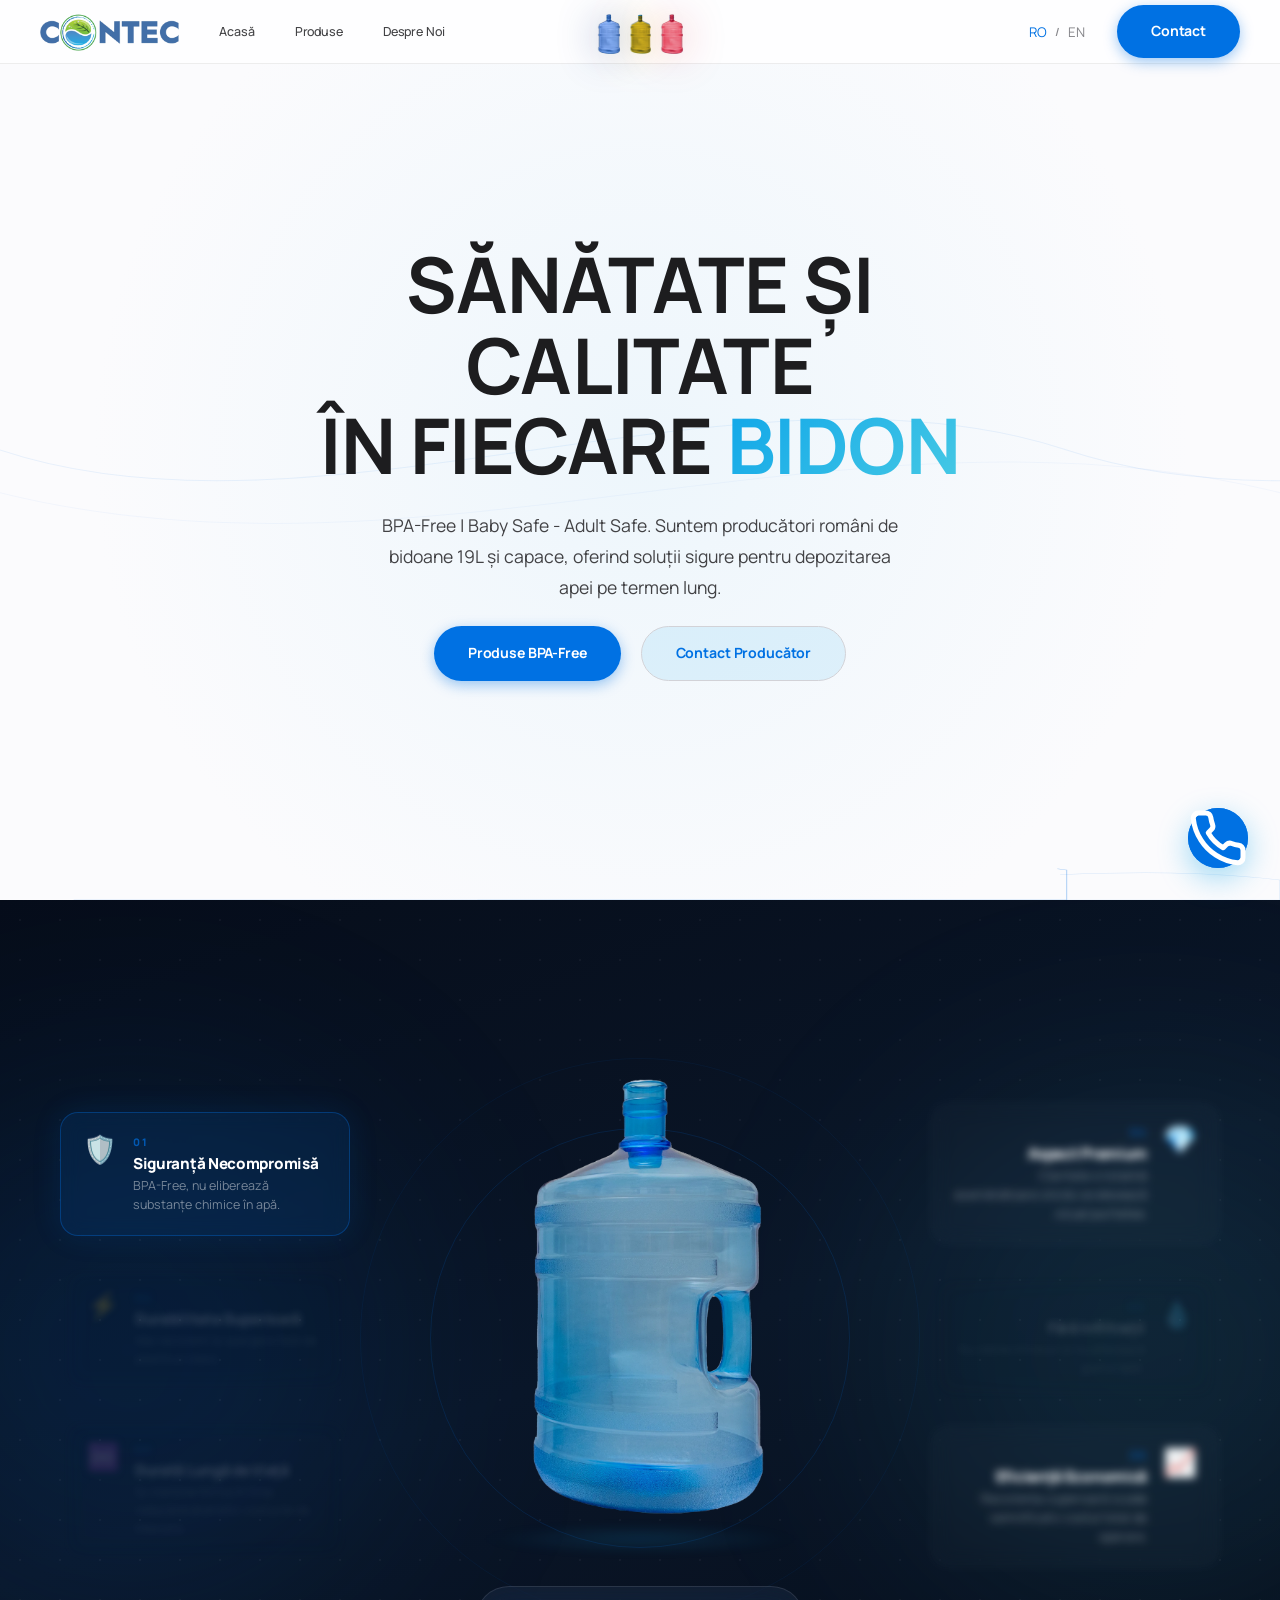
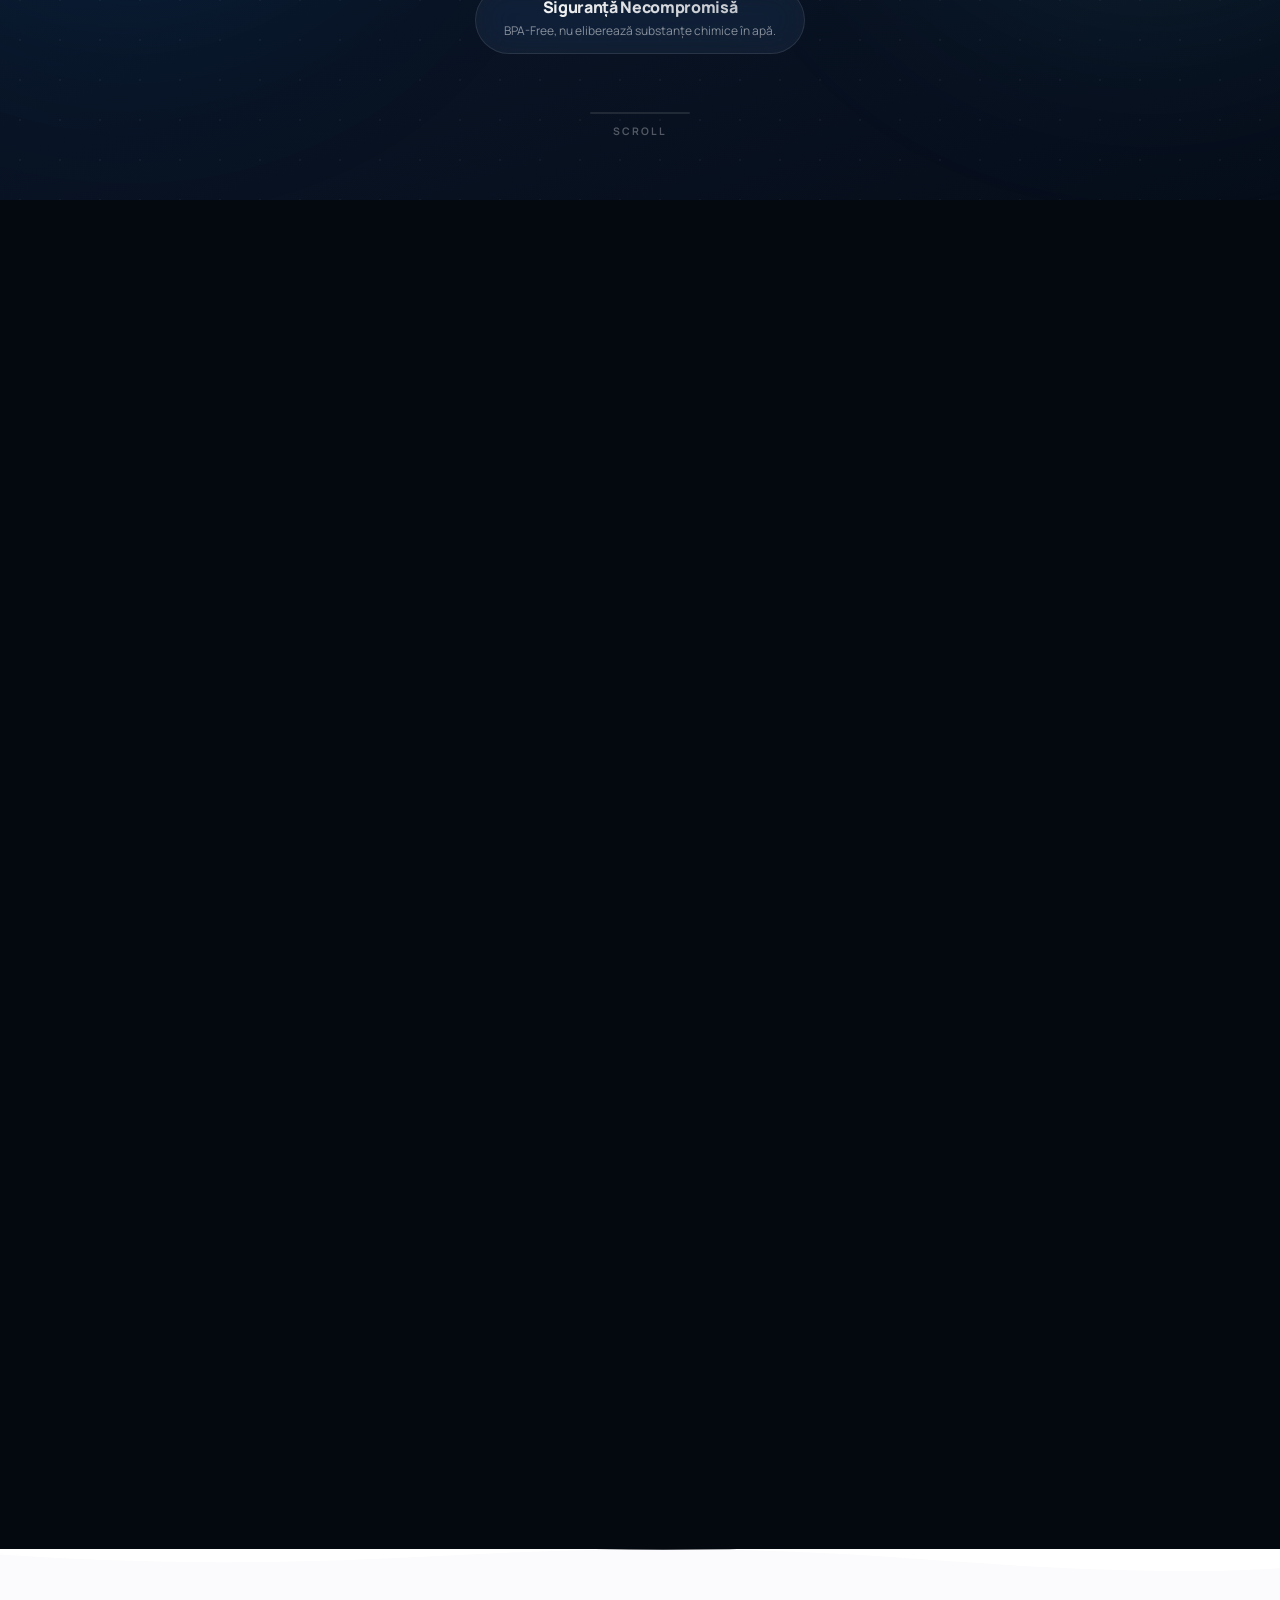
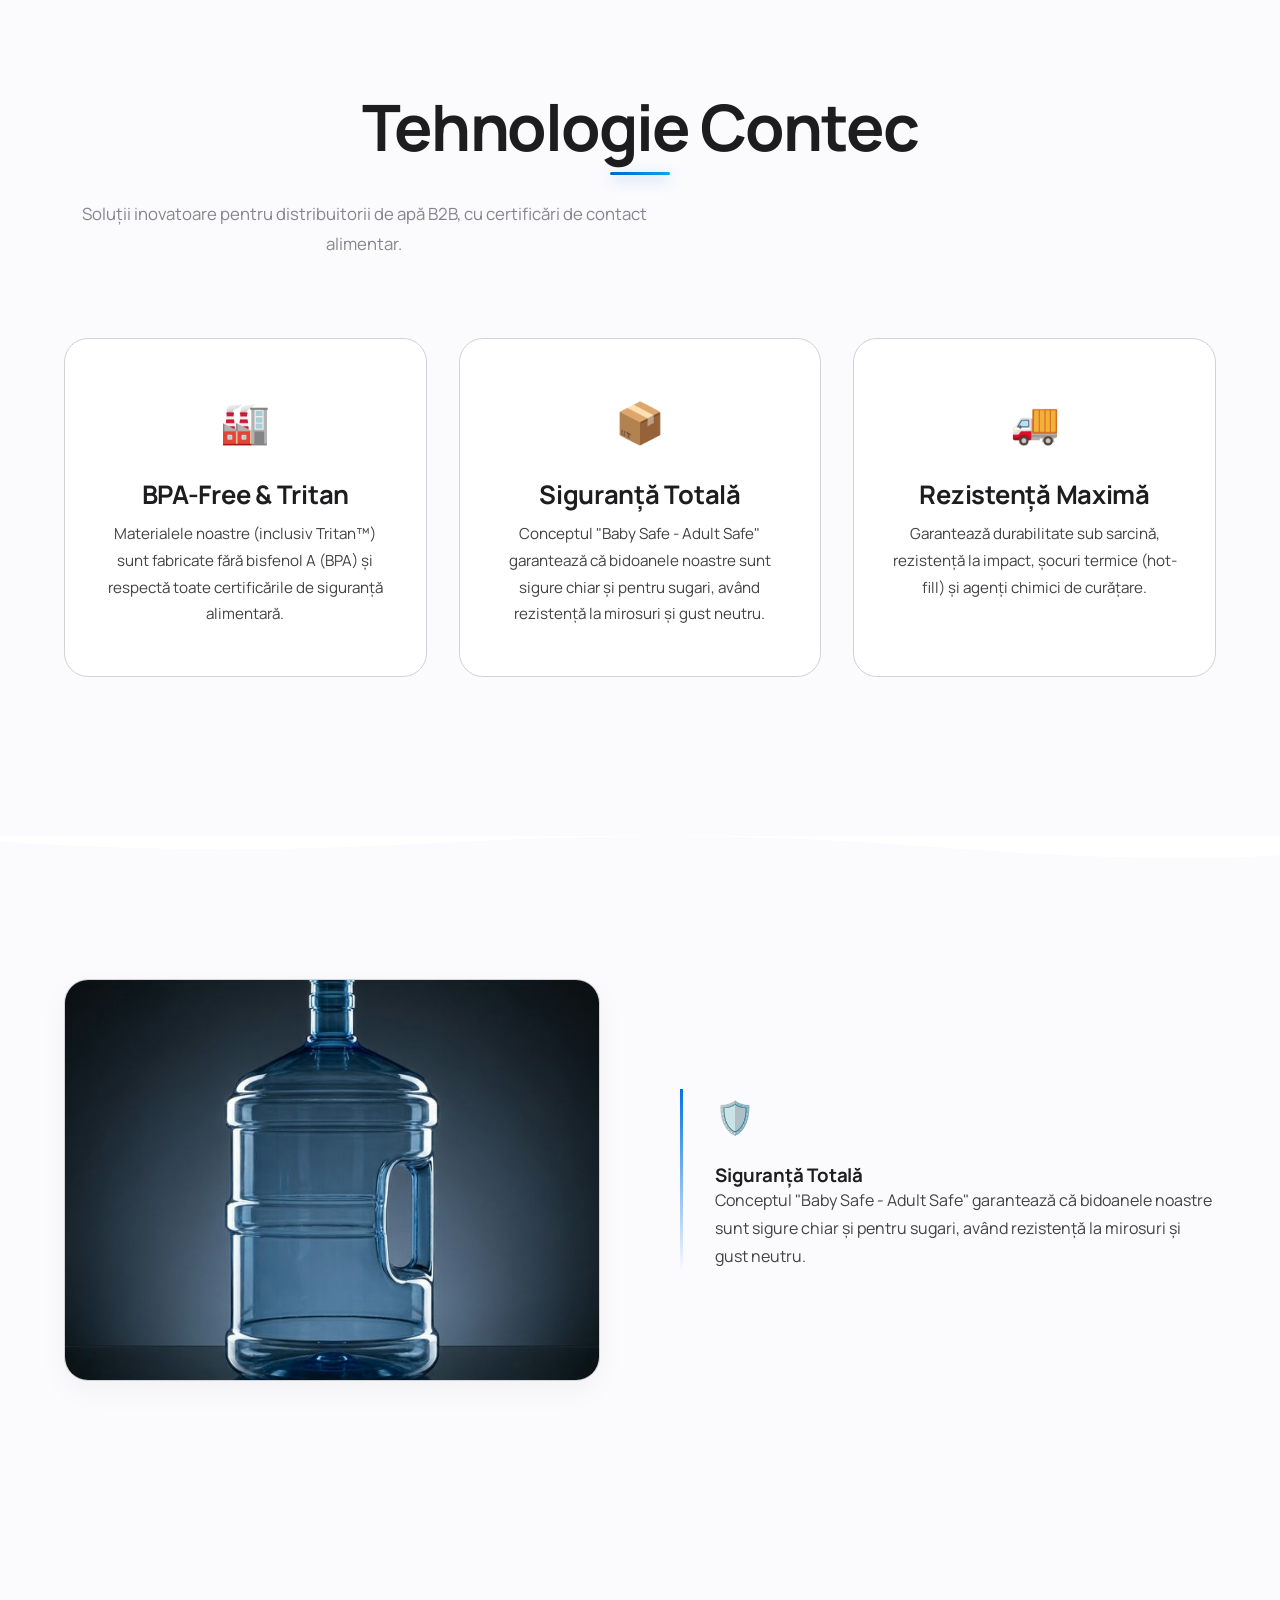
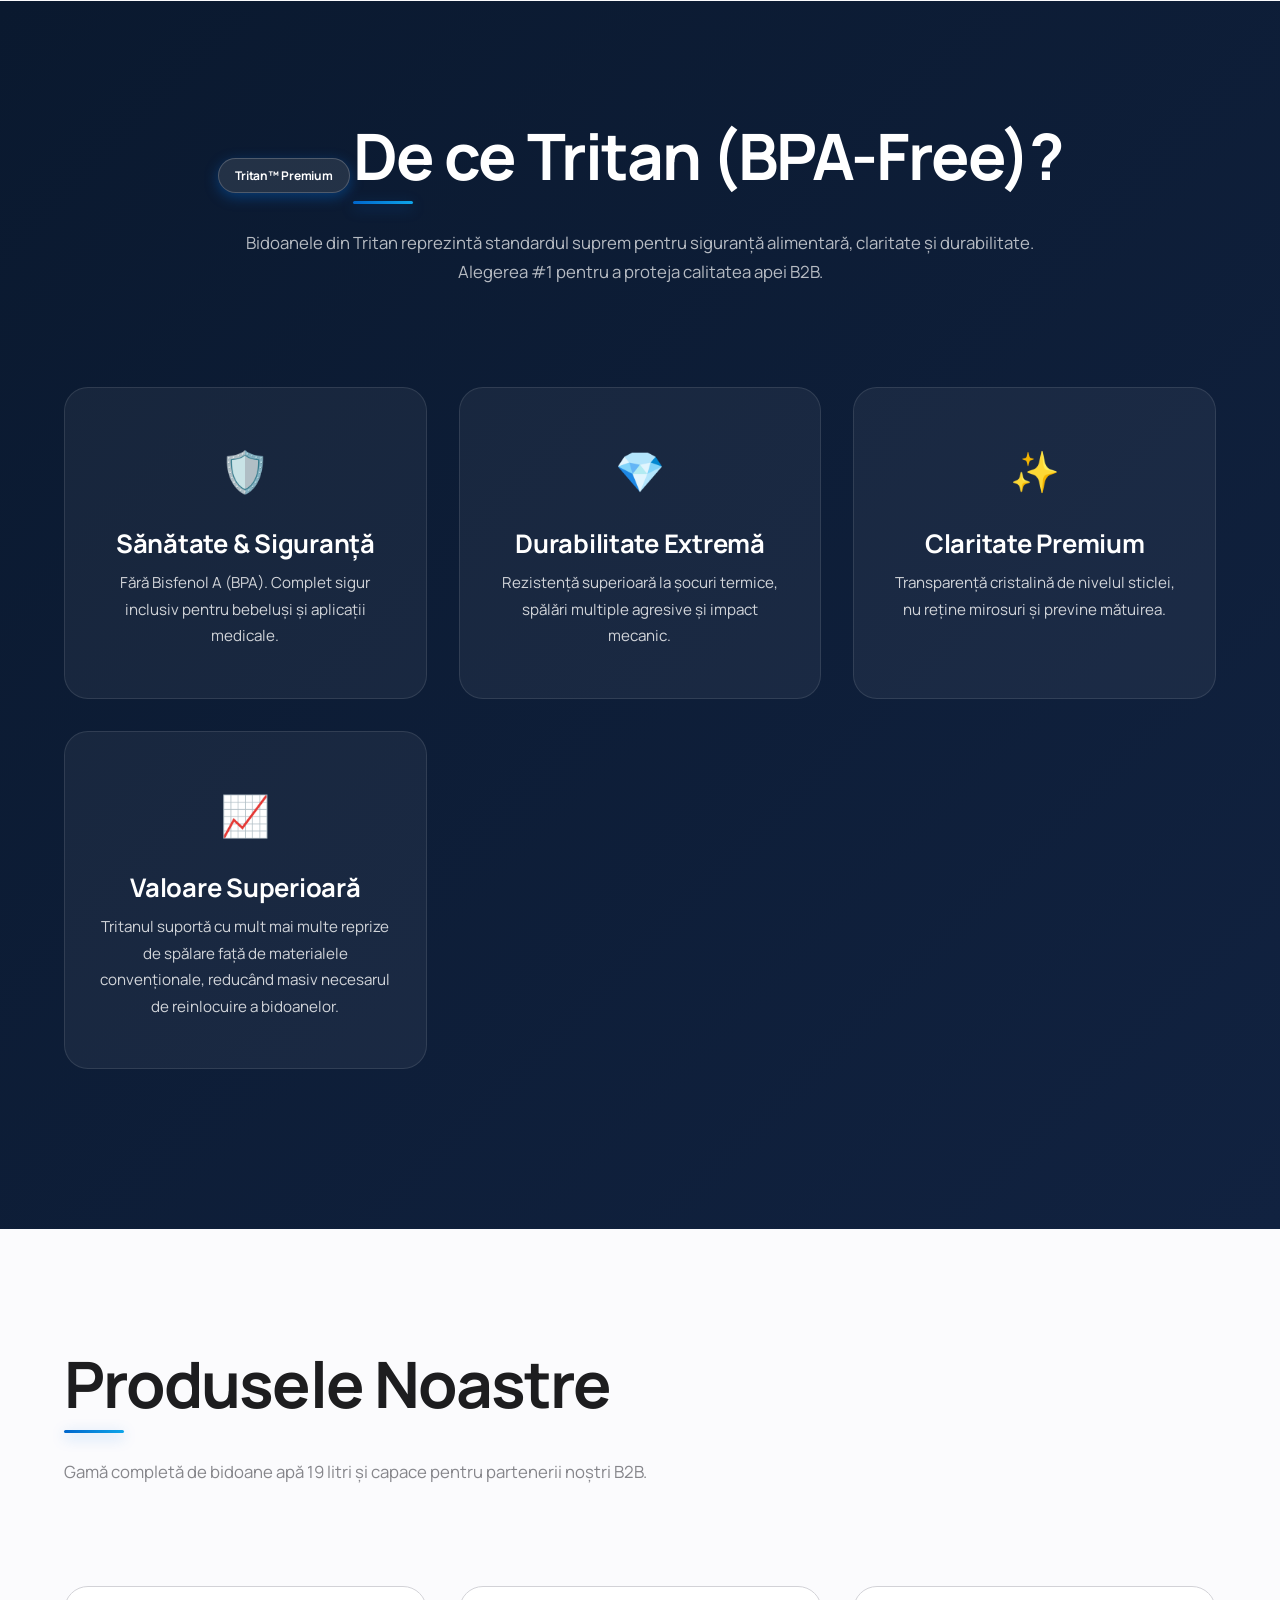
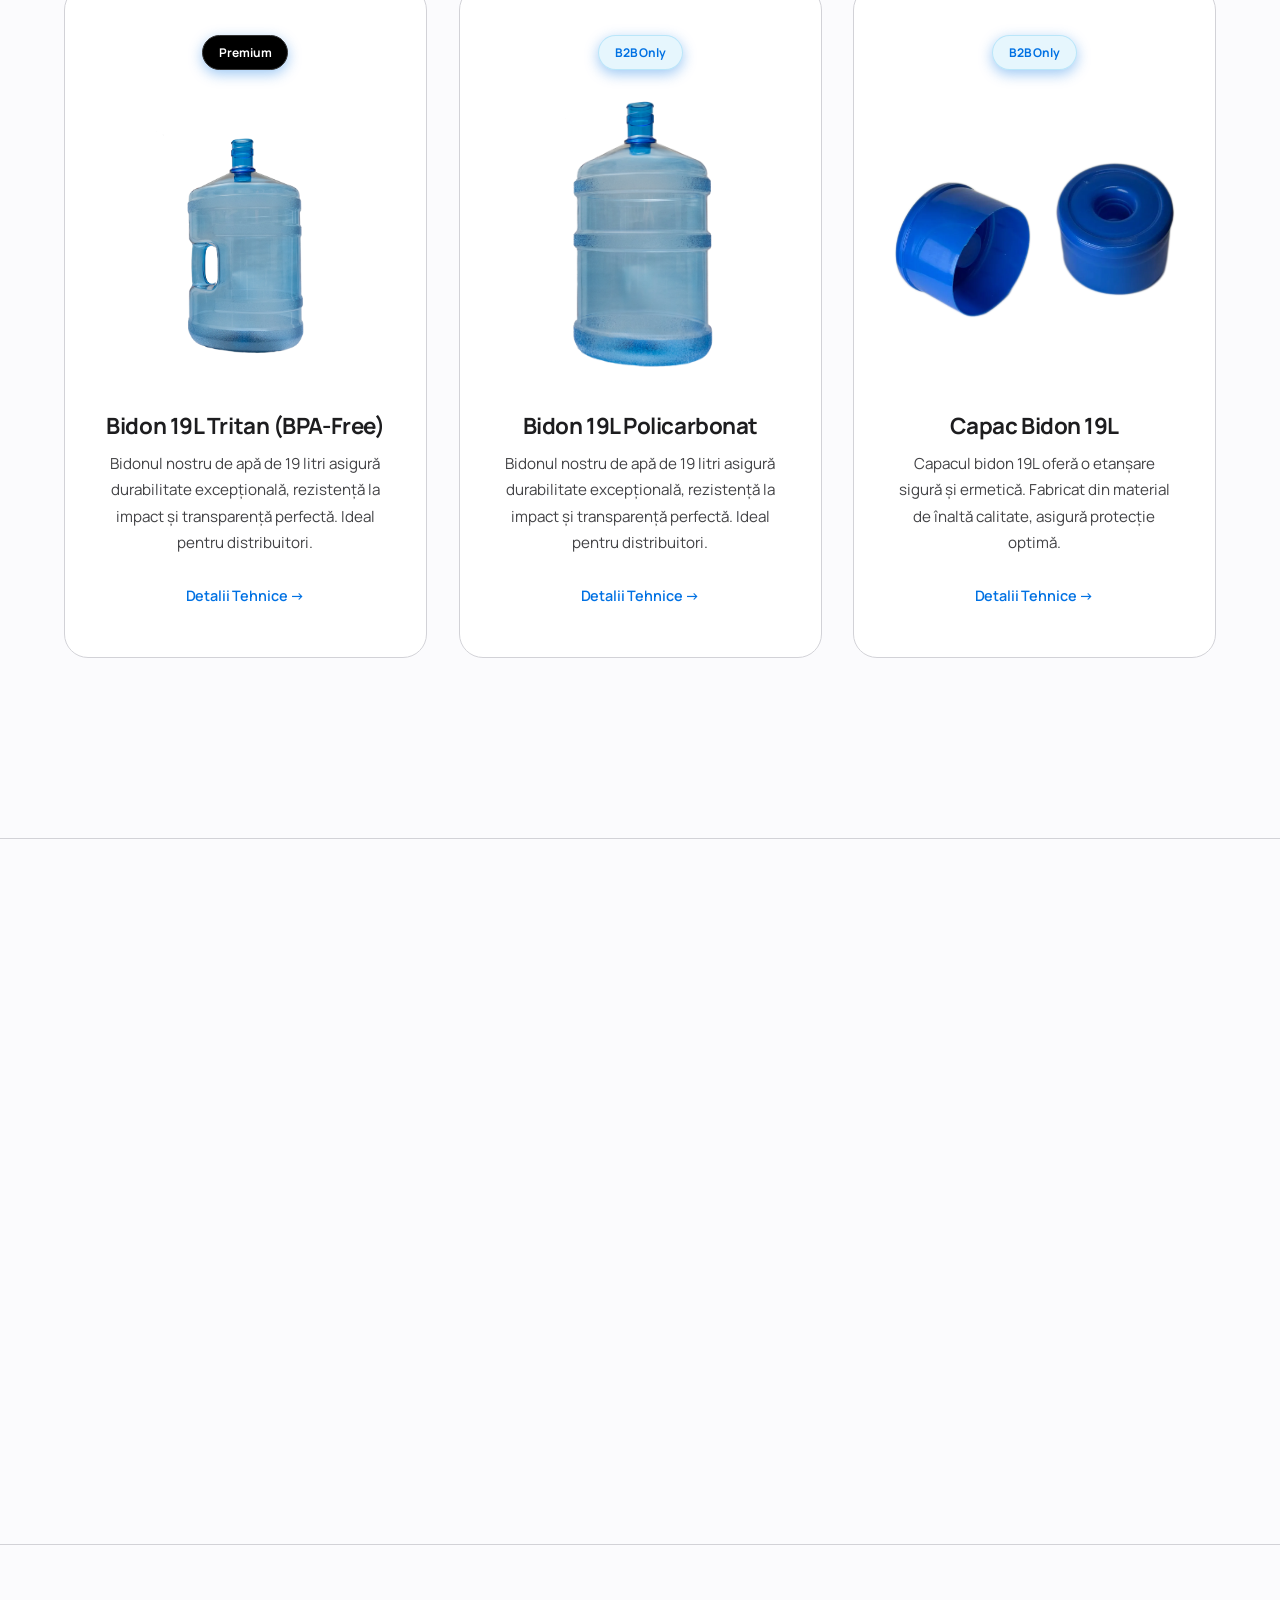
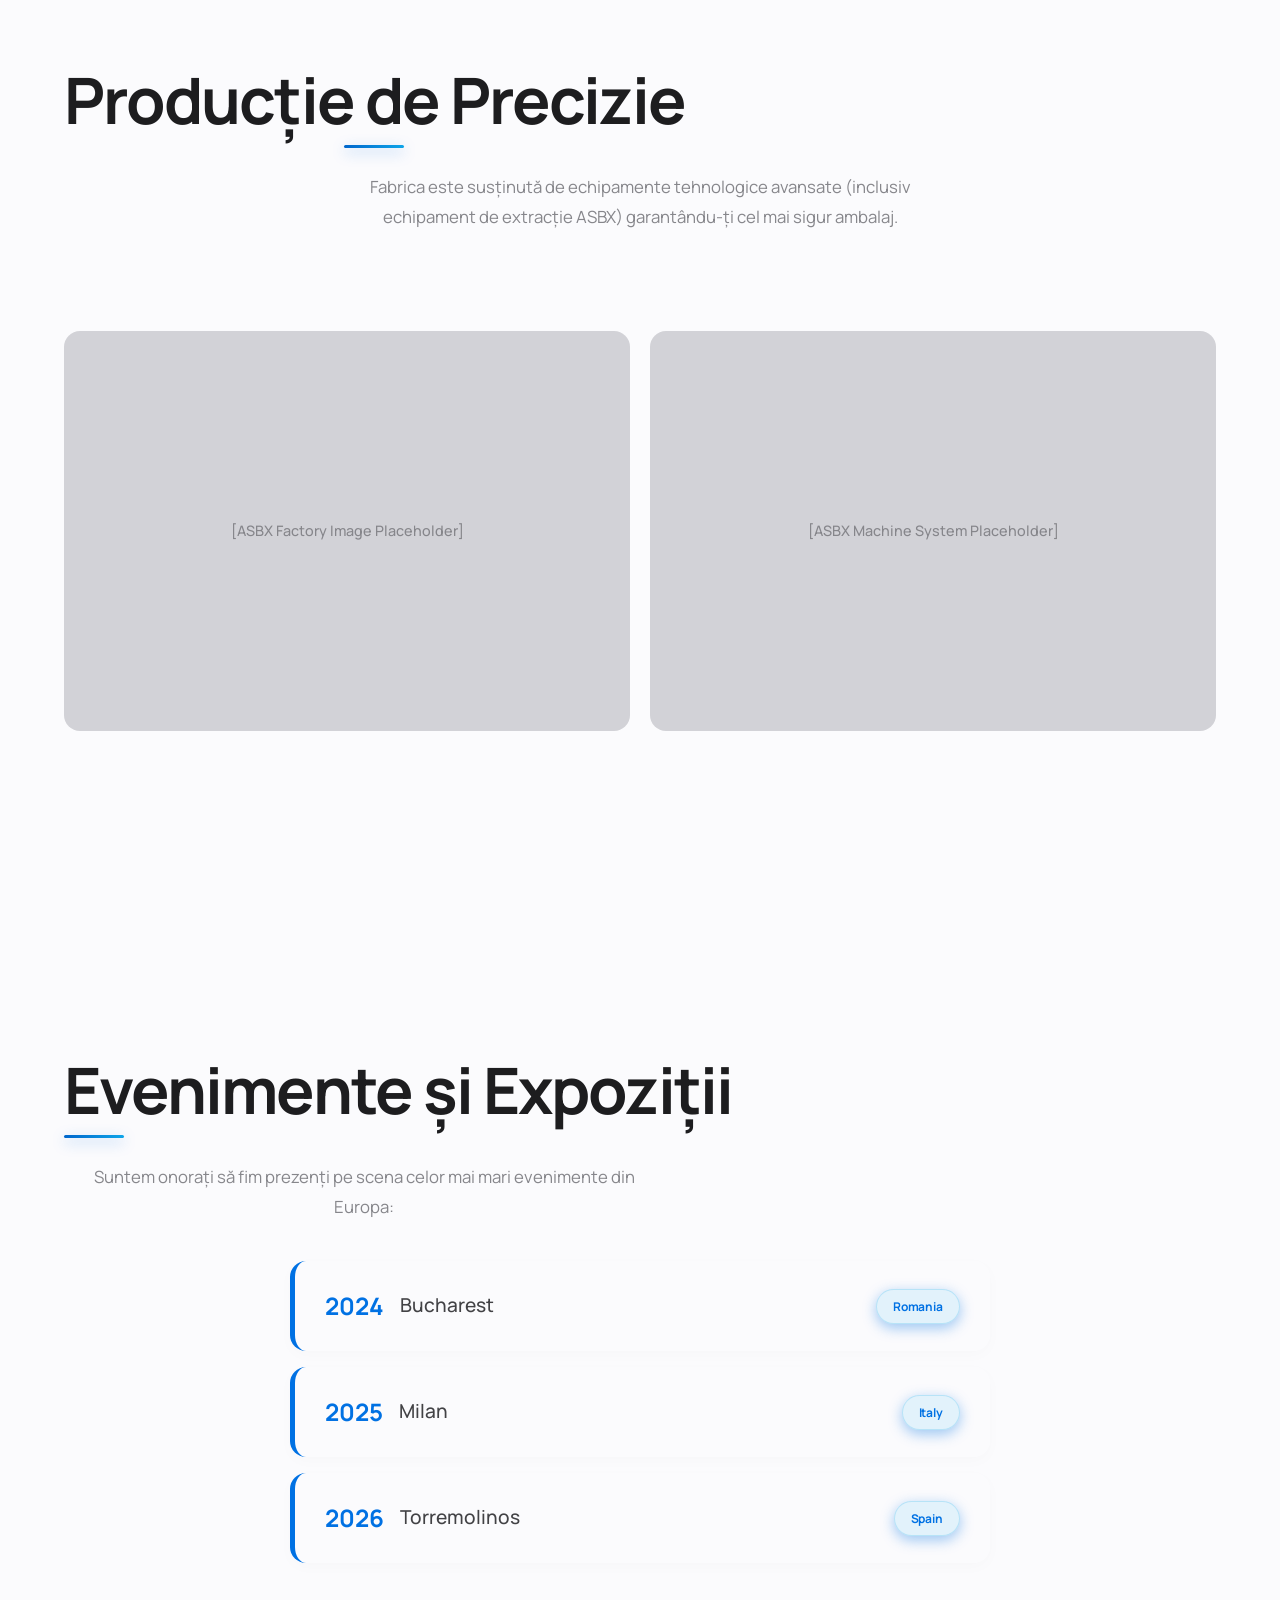
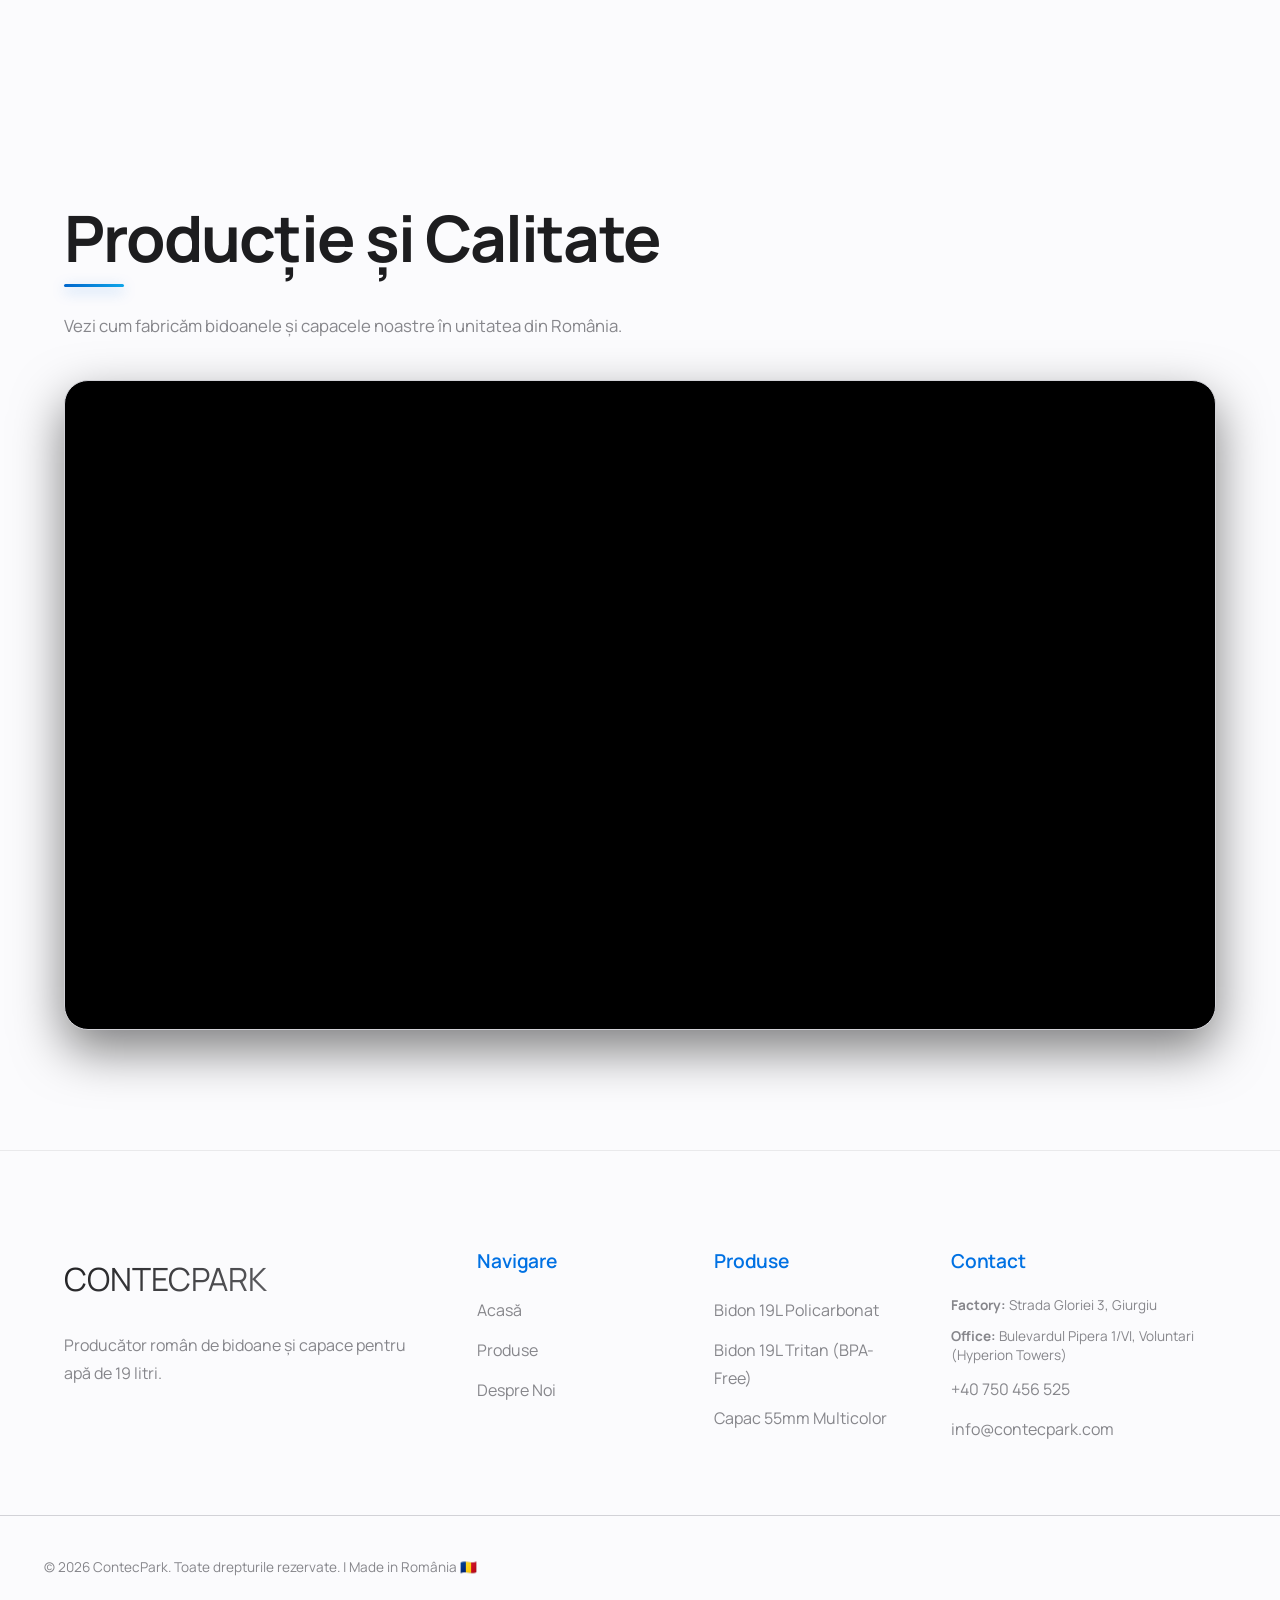
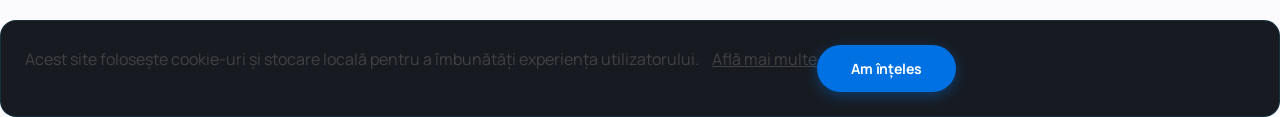
==== index.html @ 350f15a1 "Remove postal codes from addresses" ====
<!DOCTYPE html>
<html lang="ro">

<head>
    <meta charset="UTF-8">
    <meta name="viewport" content="width=device-width, initial-scale=1.0">
    <title>ContecPark | Bidoane 19L Policarbonat, Capace și Rafturi | București</title>
    <meta name="description"
        content="ContecPark produce bidoane din policarbonat de 19 litri, capace bidon și rafturi bidoane. Producător B2B cu sediul în București, România.">
    <link rel="icon" type="image/x-icon" href="/favicon.ico">
    <link rel="icon" type="image/png" sizes="32x32" href="/favicon.ico">
    <link rel="apple-touch-icon" sizes="180x180" href="/apple-touch-icon.png">
    <meta name="theme-color" content="#0071E3">
    <meta name="robots" content="index, follow">
    <link rel="alternate" hreflang="ro" href="https://contecpark.com/">
    <link rel="alternate" hreflang="en" href="https://contecpark.com/?lang=en">
    <link rel="alternate" hreflang="x-default" href="https://contecpark.com/">
    <meta property="og:title" content="ContecPark | Producător Bidoane 19L">
    <meta property="og:description" content="Producător român de bidoane 19L policarbonat, capace și rafturi.">
    <meta property="og:type" content="website">
    <meta property="og:image" content="og-image.jpg">
    <link rel="preconnect" href="https://fonts.googleapis.com">
    <link rel="preconnect" href="https://fonts.gstatic.com" crossorigin>
    <link
        href="https://fonts.googleapis.com/css2?family=Manrope:wght@300;400;500;600;700;800&display=swap"
        rel="stylesheet">
    <link rel="stylesheet" href="styles.css?v=11">
    <script type="application/ld+json" id="schema-org">
    {
        "@context": "https://schema.org",
        "@type": "Organization",
        "name": "ContecPark",
        "url": "#",
        "logo": "#",
        "description": "Romanian manufacturer of 19L polycarbonate water bottles, caps and bottle racks.",
        "address": {
            "@type": "PostalAddress",
            "streetAddress": "Strada Gloriei 3",
            "addressLocality": "Giurgiu",
            "addressCountry": "RO"
        }
    }
    </script>
</head>

<body>
    <!-- INTRO ANIMATION OVERLAY -->
    <div class="bg-caustic-layer"><div class="caustic"></div></div>
    <div class="custom-cursor" id="cursor"></div>
    <div class="custom-cursor-ripple" id="cursor-ripple"></div>

    <div id="product-modal" class="product-modal">
        <div class="modal-close" id="modal-close">✕</div>
        <div id="modal-body"></div>
    </div>

    <div id="intro-overlay">
        <div id="intro-content">
            <div id="intro-bottles">
                <div class="intro-bottle-wrap bottle-blue-wrap">
                    <img src="img/products/classic/yandan.webp" class="intro-bottle" alt="Blue Bottle">
                </div>
                <div class="intro-bottle-wrap bottle-yellow-wrap">
                    <img src="img/products/classic/yandan.webp" class="intro-bottle" alt="Yellow Bottle">
                </div>
                <div class="intro-bottle-wrap bottle-red-wrap">
                    <img src="img/products/classic/yandan.webp" class="intro-bottle" alt="Red Bottle">
                </div>
            </div>
            <div id="intro-text">
                <span class="intro-letter">C</span><span class="intro-letter">O</span><span
                    class="intro-letter">N</span><span class="intro-letter">T</span><span
                    class="intro-letter">E</span><span class="intro-letter">C</span><span
                    class="intro-letter">P</span><span class="intro-letter">A</span><span
                    class="intro-letter">R</span><span class="intro-letter">K</span>
            </div>
            <div id="intro-subtitle">MADE IN ROMANIA 🇷🇴</div>
        </div>
        <button id="skip-intro" class="cta-btn outline" onclick="skipIntro()">Skip ▸</button>
    </div>

    <!-- HEADER -->
    <header id="site-header">
        <div class="header-inner">
            <div id="header-left">
                <button id="hamburger" aria-label="Menu" onclick="toggleMobileMenu()">
                    <span></span>
                    <span></span>
                    <span></span>
                </button>
                <a href="/" id="header-logo" style="position: relative;">
                    <img src="img/logo.png" alt="ContecPark Logo" class="header-logo-img">
                    <div class="bubble-container">
                        <span class="bubble bubble-1"></span>
                        <span class="bubble bubble-2"></span>
                        <span class="bubble bubble-3"></span>
                        <span class="bubble bubble-4"></span>
                    </div>
                </a>
                <nav id="main-nav">
                    <a href="/" class="nav-link active" data-i18n="nav_home">Acasă</a>
                    <a href="/products" class="nav-link" data-i18n="nav_products">Produse</a>
                    <a href="/about" class="nav-link" data-i18n="nav_about">Despre Noi</a>
                </nav>
            </div>

            <!-- Header'a yerleşen minik bayrak damacanalar -->
            <div id="header-flag-bottles">
                <div class="hf-wrap hf-blue">
                    <img src="img/products/classic/yandan.webp" class="hf-bottle" alt="RO Blue">
                </div>
                <div class="hf-wrap hf-yellow">
                    <img src="img/products/classic/yandan.webp" class="hf-bottle" alt="RO Yellow">
                </div>
                <div class="hf-wrap hf-red">
                    <img src="img/products/classic/yandan.webp" class="hf-bottle" alt="RO Red">
                </div>
            </div>
            <div id="header-right">
                <div id="lang-toggle">
                    <button class="lang-btn active" data-lang="ro" onclick="setLang('ro')">RO</button>
                    <span class="lang-sep">/</span>
                    <button class="lang-btn" data-lang="en" onclick="setLang('en')">EN</button>
                </div>
                <a href="/about" class="cta-btn header-cta" data-i18n="nav_contact"
                    onclick="scrollToContact()">Contact</a>
            </div>
        </div>
        <!-- Mobile Menu -->
        <div id="mobile-menu">
            <a href="/" class="mobile-link" data-i18n="nav_home" onclick="closeMobileMenu()">Acasă</a>
            <a href="/products" class="mobile-link" data-i18n="nav_products" onclick="closeMobileMenu()">Produse</a>
            <a href="/about" class="mobile-link" data-i18n="nav_about" onclick="closeMobileMenu()">Despre Noi</a>
        </div>
    </header>

    <!-- MAIN CONTENT -->
    <main id="app"></main>

    <!-- FOOTER -->
    <footer id="site-footer">
        <div class="container footer-inner">
            <div class="footer-col" data-animate>
                <div class="footer-logo-text">CONTECPARK</div>
                <p class="footer-desc" data-i18n="footer_desc">Producător român de bidoane, capace și rafturi pentru apă
                    de 19 litri.</p>
            </div>
            <div class="footer-col" data-animate style="transition-delay: 0.1s">
                <h4 data-i18n="footer_nav">Navigare</h4>
                <a href="/" data-i18n="nav_home">Acasă</a>
                <a href="/products" data-i18n="nav_products">Produse</a>
                <a href="/about" data-i18n="nav_about">Despre Noi</a>
            </div>
            <div class="footer-col" data-animate style="transition-delay: 0.2s">
                <h4 data-i18n="footer_products">Produse</h4>
                <a href="/products/bottle-polycarbonate" data-i18n="prod_clasic_name">Bidon 19L Policarbonat</a>
                <a href="/products/bottle-tritan" data-i18n="prod_maner_name">Bidon 19L Tritan BPA-Free</a>
                <a href="/products/capac-bidon" data-i18n="prod_cap">Capac Bidon</a>
            </div>
            <div class="footer-col" data-animate style="transition-delay: 0.3s">
                <h4 data-i18n="footer_contact">Contact</h4>
                <p style="font-size: 0.85rem; line-height: 1.4;"><strong>Factory:</strong> Strada Gloriei 3, Giurgiu</p>
                <p style="font-size: 0.85rem; line-height: 1.4; margin-bottom: 10px;"><strong>Office:</strong> Bulevardul Pipera 1/VI, Voluntari (Hyperion Towers)</p>
                <p>+40 750 456 525</p>
                <p>info@contecpark.com</p>
            </div>
        </div>
        <div class="footer-bottom">
            <p>&copy; 2026 ContecPark. <span data-i18n="footer_rights">Toate drepturile rezervate.</span> | Made in România 🇷🇴</p>
        </div>
    </footer>

    <!-- FLOATING CALL BUTTON -->
    <a href="tel:+40750456525" class="floating-call" aria-label="Sună acum">
        <svg viewBox="0 0 24 24" fill="none" stroke="currentColor" stroke-width="2" stroke-linecap="round"
            stroke-linejoin="round">
            <path
                d="M22 16.92v3a2 2 0 0 1-2.18 2 19.79 19.79 0 0 1-8.63-3.07 19.5 19.5 0 0 1-6-6 19.79 19.79 0 0 1-3.07-8.67A2 2 0 0 1 4.11 2h3a2 2 0 0 1 2 1.72 12.84 12.84 0 0 0 .7 2.81 2 2 0 0 1-.45 2.11L8.09 9.91a16 16 0 0 0 6 6l1.27-1.27a2 2 0 0 1 2.11-.45 12.84 12.84 0 0 0 2.81.7A2 2 0 0 1 22 16.92z">
            </path>
        </svg>
    </a>

    <!-- COOKIE CONSENT -->
    <div id="cookie-consent" class="cookie-banner" style="display:none;">
        <div class="cookie-content">
            <span data-i18n="cookie_text">Acest site folosește cookie-uri și stocare locală pentru a îmbunătăți
                experiența utilizatorului.</span>
            <a href="/about" data-i18n="cookie_link"
                style="color: var(--aqua); text-decoration: underline; margin-left: 10px;">Află mai multe</a>
        </div>
        <button id="accept-cookies" class="cta-btn" data-i18n="cookie_accept">Am Înțeles</button>
    </div>

    <script src="app.js?v=11" defer></script>
    <script src="animations.js?v=11" defer></script>
</body>

</html>
---- styles.css ----
/* ==========================================================================
   CONTECPARK - PREMIUM WATER TECH DESIGN SYSTEM
   ========================================================================== */

:root {
    /* Colors - Premium Apple-like Light Theme */
    --bg-main: #FBFBFD;
    --bg-surface: #FFFFFF;
    --bg-card: #FFFFFF;
    --primary: #0071E3; /* Apple Blue */
    --primary-glow: rgba(0, 113, 227, 0.15);
    --primary-alt: #0077ED;
    --text-primary: #1D1D1F;
    --text-secondary: #737373; /* Improved contrast over 4.5:1 */
    --text-muted: #86868B;
    --text-body: #424245;
    --gold: #AB8651;
    --border-subtle: #d2d2d7;
    --border-glow: rgba(29, 29, 31, 0.08);

    /* Typography */
    --font-display: 'Manrope', -apple-system, sans-serif;
    --font-body: 'Manrope', -apple-system, sans-serif;
    
    /* Layout */
    --header-h: 64px; /* Slimmer header */
    --container-max: 1200px;
    --radius-lg: 24px;
    --radius-md: 18px;
    --radius-pill: 100px;

    /* Transitions */
    --ease-out: cubic-bezier(0.16, 1, 0.3, 1); /* Apple-like precise ease */
    --transition: 0.6s var(--ease-out);
    --transition-fast: 0.25s var(--ease-out);
}

/* ==========================================================================
   RESET & BASE
   ========================================================================== */

*, *::before, *::after {
    box-sizing: border-box;
    margin: 0;
    padding: 0;
}

html {
    scroll-behavior: smooth;
    scroll-padding-top: var(--header-h);
}

body {
    background-color: var(--bg-main);
    color: var(--text-body);
    font-family: var(--font-body);
    font-size: 1rem;
    line-height: 1.75;
    -webkit-font-smoothing: antialiased;
    overflow-x: hidden;
    /* cursor:none only for mouse users — keeps default cursor on touch/mobile/keyboard */
}

/* Custom Premium Bottle Cursor — only on real pointer devices */
.custom-cursor,
.custom-cursor-ripple {
    display: none;
}

@media (hover: hover) and (pointer: fine) {
    body { cursor: none; }

    .custom-cursor {
        display: block;
        position: fixed;
        top: 0;
        left: 0;
        width: 36px;
        height: 54px;
        background: url('cursor-bottle.png') no-repeat center / contain;
        pointer-events: none;
        z-index: 99999;
        /* hotspot: top-center of bottle aligns with mouse pointer */
        transform: translate(-50%, -8%);
        transition: transform 0.12s cubic-bezier(0.16, 1, 0.3, 1), opacity 0.2s;
        filter: drop-shadow(0 3px 8px rgba(0, 50, 150, 0.45));
    }

    .custom-cursor.active {
        transform: translate(-50%, -8%) scale(1.35) rotate(12deg);
    }

    .custom-cursor-ripple {
        display: block;
        position: fixed;
        top: 0;
        left: 0;
        width: 54px;
        height: 54px;
        border: 1.5px solid rgba(0, 113, 227, 0.5);
        border-radius: 50%;
        pointer-events: none;
        z-index: 99998;
        transform: translate(-50%, -50%) scale(1);
        opacity: 0.4;
        transition: transform 0.35s ease-out, opacity 0.35s ease-out, left 0.12s linear, top 0.12s linear;
    }

    .custom-cursor-ripple.active {
        transform: translate(-50%, -50%) scale(0.45);
        background: rgba(0, 113, 227, 0.12);
        border-color: transparent;
    }
}

/* Scrollbar */
::-webkit-scrollbar {
    width: 6px;
}
::-webkit-scrollbar-track {
    background: var(--bg-main);
}
::-webkit-scrollbar-thumb {
    background: var(--border-subtle);
    border-radius: 10px;
}
::-webkit-scrollbar-thumb:hover {
    background: var(--primary);
}

::selection {
    background: var(--primary);
    color: #ffffff;
}

/* Typography */
h1, h2, h3, h4 {
    font-family: var(--font-display);
    color: var(--text-primary);
    letter-spacing: -0.01em;
    line-height: 1.1;
}

h1 {
    font-size: clamp(3.5rem, 8vw, 6.5rem); font-weight: 700; letter-spacing: -0.04em;
    letter-spacing: -0.02em;
}

.section-title {
    font-size: clamp(2.5rem, 5vw, 4.5rem); font-weight: 700; letter-spacing: -0.03em;
    margin-bottom: 24px;
    position: relative;
    display: inline-block;
}

.section-title::after {
    content: '';
    display: block;
    width: 60px;
    height: 3px;
    background: linear-gradient(90deg, #0066CC, #0EA5E9, #48CAE4);
    background-size: 200% 100%;
    margin-top: 10px;
    border-radius: var(--radius-pill); box-shadow: 0 4px 14px 0 rgba(0,113,227,0.39);
    animation: wave-shimmer 4s linear infinite;
}

.text-center .section-title::after {
    margin: 10px auto 0;
}

p {
    max-width: 65ch;
}

a {
    color: inherit;
    text-decoration: none;
    transition: var(--transition-fast);
}

img {
    max-width: 100%;
    display: block;
}

button {
    font-family: inherit;
    border: none;
    background: none;
    cursor: pointer;
    transition: var(--transition-fast);
}

/* ==========================================================================
   LAYOUT UTILITIES
   ========================================================================== */

.container {
    width: 100%;
    max-width: var(--container-max);
    margin: 0 auto;
    padding: 0 24px;
}

.section-padding {
    padding: 120px 0;
}

.center-text {
    text-align: center;
}

.flex-center {
    display: flex;
    align-items: center;
    justify-content: center;
}

@keyframes float {
    0%, 100% { transform: translateY(0); }
    50% { transform: translateY(-20px); }
}

@keyframes liquid-fill {
    0% { transform: translateY(100%) rotate(0deg); }
    100% { transform: translateY(0%) rotate(360deg); }
}

@keyframes ripple-wave {
    0% { transform: scale(0.5); opacity: 0; }
    30% { opacity: 0.5; }
    100% { transform: scale(3.5); opacity: 0; }
}

@keyframes water-oscillate {
    0%, 100% { transform: translateY(0) scaleY(1); }
    50% { transform: translateY(-8px) scaleY(1.05); }
}

@keyframes wave-shimmer {
    0% { background-position: 200% 0; }
    100% { background-position: 0 0; }
}

@keyframes bubble-float {
    0%, 100% { transform: translateY(0) scale(1); opacity: 0.2; }
    50% { transform: translateY(-12px) scale(1.3); opacity: 0.8; }
}

@keyframes glass-sweep {
    0% { left: -100%; }
    100% { left: 200%; }
}

@keyframes drop-bounce {
    0%, 100% { transform: scaleY(1) translateY(0); border-radius: 50%; }
    50% { transform: scaleY(0.6) translateY(8px); border-radius: 50% 50% 50% 50% / 60% 60% 40% 40%; }
}

/* ==========================================================================
   ANIMATION CLASSES (Utility)
   ========================================================================== */
.page-transition-bubbles {
    position: fixed;
    bottom: 0;
    left: 0;
    width: 100vw;
    height: 100vh;
    pointer-events: none;
    z-index: 10000;
    overflow: hidden;
}

.transition-bubble {
    position: absolute;
    bottom: -60px;
    border-radius: 50%;
    opacity: 0.8;
    box-shadow: 0 0 10px rgba(255,255,255,0.4) inset, 0 4px 10px rgba(0,0,0,0.1);
    animation: transitionFloatUp linear forwards;
    will-change: transform, opacity;
}

@keyframes transitionFloatUp {
    0% { 
        transform: translate3d(0, 0, 0) scale(0.8); 
        opacity: 0.8; 
    }
    50% { 
        transform: translate3d(calc(var(--sway-x) / 2), -50vh, 0) scale(1); 
        opacity: 0.9; 
    }
    100% { 
        transform: translate3d(var(--sway-x), -110vh, 0) scale(1.3); 
        opacity: 0; 
    }
}

[data-animate] {
    opacity: 0;
    transform: translateY(30px);
    transition: opacity 0.8s var(--ease-out), transform 0.8s var(--ease-out);
}

[data-animate].is-visible {
    opacity: 1;
    transform: translateY(0);
}

.stagger-items > * {
    transition-delay: calc(var(--item-index, 1) * 100ms);
}

@media (prefers-reduced-motion: reduce) {
    [data-animate] {
        transition: none !important;
        opacity: 1 !important;
        transform: none !important;
    }
}

/* ==========================================================================
   HEADER & NAVIGATION
   ========================================================================== */

/* Custom Logo Image & Bubbles */
.header-logo-img {
    height: 38px;
    width: auto;
    display: block;
    position: relative;
    z-index: 2;
}

.bubble-container {
    position: absolute;
    bottom: -5px;
    left: 0;
    width: 100%;
    height: 60px;
    pointer-events: none;
    z-index: 1;
    overflow: visible;
}

.bubble {
    position: absolute;
    bottom: 0;
    border-radius: 50%;
    background: rgba(14, 165, 233, 0.4);
    box-shadow: 0 0 4px rgba(14,165,233,0.2) inset;
    animation: bounceUp 3.5s ease-in-out infinite;
    opacity: 0;
}

.bubble-1 { left: 15%; width: 6px; height: 6px; animation-duration: 4s; animation-delay: 0s; }
.bubble-2 { left: 35%; width: 4px; height: 4px; animation-duration: 3s; animation-delay: 1.2s; }
.bubble-3 { left: 75%; width: 8px; height: 8px; animation-duration: 5s; animation-delay: 2.5s; }
.bubble-4 { left: 88%; width: 5px; height: 5px; animation-duration: 3.5s; animation-delay: 0.8s; }

@keyframes bounceUp {
    0% { transform: translateY(0) scale(0.8); opacity: 0; }
    20% { opacity: 1; }
    80% { opacity: 0.8; }
    100% { transform: translateY(-40px) scale(1.2); opacity: 0; }
}

#site-header {
    position: fixed;
    top: 0;
    left: 0;
    right: 0;
    height: var(--header-h);
    z-index: 1000;
    backdrop-filter: blur(20px) saturate(180%);
    -webkit-backdrop-filter: blur(20px) saturate(180%);
    background: rgba(255, 255, 255, 0.8);
    border-bottom: 1px solid var(--border-glow);
    transition: box-shadow var(--transition);
}

#site-header.scrolled {
    box-shadow: 0 1px 0 rgba(14, 165, 233, 0.3);
}

.header-inner {
    position: relative;
    height: 100%;
    display: flex;
    align-items: center;
    justify-content: space-between;
    padding: 0 40px;
    max-width: 1600px;
    margin: 0 auto;
}

#header-logo {
    font-family: var(--font-display);
    font-size: 1.4rem; font-weight: 700; letter-spacing: -0.02em;
    letter-spacing: -0.01em; font-weight: 600;
    background: linear-gradient(135deg, #1D1D1F, #86868B);
    -webkit-background-clip: text;
    background-clip: text;
    -webkit-text-fill-color: transparent;
    font-weight: 400;
}

#main-nav {
    display: flex;
    gap: 40px;
}

.nav-link {
    font-size: 0.78rem;
    
    letter-spacing: -0.01em; font-weight: 600;
    font-weight: 500;
    color: var(--text-body);
    position: relative;
    padding: 10px 0;
}

.nav-link::after {
    content: '';
    position: absolute;
    bottom: 0;
    left: 0;
    width: 100%;
    height: 1px;
    background: var(--primary);
    transform: scaleX(0);
    transition: transform var(--transition);
    transform-origin: center;
}

.nav-link:hover::after,
.nav-link.active::after {
    transform: scaleX(1);
}

.nav-link:hover,
.nav-link.active {
    color: var(--text-primary);
}

#header-right {
    display: flex;
    align-items: center;
    gap: 24px;
}

#lang-toggle {
    display: flex;
    align-items: center;
    font-size: 0.7rem;
    letter-spacing: -0.01em; font-weight: 600;
    color: var(--text-muted);
}

.lang-btn {
    padding: 4px 8px;
    color: inherit;
}

.lang-btn.active {
    color: var(--primary);
}

.cta-btn {
    display: inline-flex;
    align-items: center;
    justify-content: center;
    padding: 14px 34px;
    border-radius: var(--radius-pill); box-shadow: 0 4px 14px 0 rgba(0,113,227,0.39);
    font-weight: 700;
    font-size: 0.88rem;
    
    letter-spacing: -0.01em;
    background: var(--primary);
    color: #ffffff;
    border: none;
    position: relative;
    overflow: hidden;
    z-index: 1;
    transition: var(--transition);
}

.cta-btn::before {
    content: '';
    position: absolute;
    top: 100%;
    left: -50%;
    width: 200%;
    height: 200%;
    background: rgba(255, 255, 255, 0.15);
    border-radius: 40%;
    transition: transform 0.8s cubic-bezier(0.4, 0, 0.2, 1);
    z-index: -1;
    pointer-events: none;
}

.cta-btn:hover::before {
    transform: translateY(-85%) rotate(360deg);
}

.cta-btn:hover {
    box-shadow: 0 10px 25px var(--primary-glow);
    transform: translateY(-2px);
}

.cta-btn:active {
    transform: scale(0.95) translateY(0);
    box-shadow: 0 5px 10px rgba(14, 165, 233, 0.2);
}

.cta-btn.outline {
    background: rgba(14, 165, 233, 0.1);
    border: 1px solid var(--border-subtle);
    color: var(--primary);
    backdrop-filter: blur(12px);
    -webkit-backdrop-filter: blur(12px);
    box-shadow: none;
}

.cta-btn.outline::before {
    content: '';
    position: absolute;
    top: 0;
    left: -100%;
    width: 100%;
    height: 100%;
    background: linear-gradient(90deg, transparent, rgba(255, 255, 255, 0.1), transparent);
    transform: skewX(-20deg);
    transition: none;
    border-radius: 0;
    animation: glass-sweep 3s infinite linear;
}

.cta-btn.outline:hover {
    background: rgba(14, 165, 233, 0.2);
    border-color: var(--primary);
}

/* ==========================================================================
   HERO SECTION
   ========================================================================== */

.hero {
    min-height: 100svh;
    width: 100%;
    position: relative;
    background: radial-gradient(circle at center, rgba(14,165,233,0.06) 0%, var(--bg-main) 70%);
}

.hero-waves {
    position: absolute;
    bottom: 0;
    left: 0;
    width: 100%;
    height: 60px;
    z-index: 1;
    pointer-events: none;
}

.hero-waves svg {
    display: block;
    width: 100%;
    height: 100%;
}

.hero-waves .wave-path {
    fill: none;
    stroke: var(--primary);
    stroke-width: 1;
    stroke-dasharray: 1000;
    stroke-dashoffset: 1000;
    animation: wave-dash 10s linear infinite;
    opacity: 0.3;
}

.hero-waves .wave-path:nth-child(2) {
    animation-delay: -5s;
    opacity: 0.15;
}

@keyframes wave-dash {
    to { stroke-dashoffset: 0; }
}

.hero-bg {
    position: absolute;
    inset: 0;
    z-index: 0;
}

#hero-canvas {
    width: 100%;
    height: 100%;
    opacity: 0.15;
}

.hero-intro-inner {
    display: flex;
    flex-direction: column;
    align-items: center;
    justify-content: center;
    min-height: 100vh;
    width: 100%;
    position: relative;
    padding-bottom: 5vh;
}

.hero-content {
    position: relative;
    z-index: 2;
    max-width: 1000px;
    display: flex;
    flex-direction: column;
    align-items: center;
    text-align: center;
    padding-top: 10vh; /* Shift down slightly */
}

.hero-content > * {
    pointer-events: auto;
}

.hero h1 {
    margin-bottom: 24px;
}

.hero-content h1 {
    font-size: clamp(3rem, 6vw, 5.5rem);
    line-height: 1.05;
    letter-spacing: -0.01em;
    max-width: 800px;
    margin: 0 auto 24px;
}

.hero-accent {
    background: linear-gradient(135deg, #0EA5E9, #48CAE4);
    -webkit-background-clip: text;
    -webkit-text-fill-color: transparent;
    background-clip: text;
}

.hero-sub {
    font-size: 1.1rem;
    color: var(--text-body);
    max-width: 520px;
    margin-bottom: 24px;
}

.hero-btns {
    display: flex;
    gap: 20px;
    margin-bottom: 20px;
}

/* Trio Bottles & Main Product */
.hero-product-wrapper {
    position: relative;
    margin-top: 20px;
    width: 100%;
    display: flex;
    flex-direction: column;
    align-items: center;
    justify-content: center;
    pointer-events: none;
}

.hero-main-bottle {
    width: 320px; /* Reduced from 380px */
    max-width: 80%;
    animation: float 4s ease-in-out infinite;
    filter: drop-shadow(0 0 50px rgba(14, 165, 233, 0.15));
    position: relative;
    z-index: 5;
}

.hero-glow-halo {
    position: absolute;
    bottom: -20px;
    left: 50%;
    transform: translateX(-50%);
    width: 250px;
    height: 40px;
    background: var(--primary);
    filter: blur(40px);
    opacity: 0.3;
    border-radius: 50%;
}

.hero-flag-trio {
    position: absolute;
    bottom: 0px;
    display: flex;
    gap: 0;
    z-index: 4;
}

.hero-flag-trio img + img {
    margin-left: -40px;
}

.hero-flag-trio img {
    height: 180px; /* Reduced from 220px */
    width: auto;
    filter: drop-shadow(0 10px 20px rgba(0,0,0,0.5));
    transition: transform 0.1s linear;
    transform: translate(var(--bx, 0), var(--by, 0));
}

.bottle-blue-tint { filter: hue-rotate(0deg) saturate(1.5) contrast(1.1); }
.bottle-yellow-tint { filter: hue-rotate(45deg) saturate(2) brightness(1.2); }
.bottle-red-tint { filter: hue-rotate(-50deg) saturate(2.5) contrast(1.2); }

/* float keyframes defined at line 166 */

/* ==========================================================================
   PRODUCT CARDS
   ========================================================================== */

.products-grid {
    display: grid;
    grid-template-columns: repeat(auto-fit, minmax(320px, 1fr));
    gap: 32px;
    padding: 60px 0;
    align-items: stretch;
}

.product-card {
    background: rgba(255, 255, 255, 0.85);
    backdrop-filter: blur(20px);
    border: 1px solid var(--border-subtle);
    border-radius: var(--radius-lg);
    padding: 48px 40px;
    transition: var(--transition);
    display: flex;
    flex-direction: column;
    align-items: center;
    text-align: center;
    position: relative;
    overflow: hidden;
    height: 100%;
    justify-content: flex-start;
}

.product-card::after, .product-card::before {
    content: '';
    position: absolute;
    bottom: -50px;
    right: -50px;
    width: 200px;
    height: 200px;
    border: 1px solid var(--primary);
    border-radius: 50%;
    opacity: 0;
    pointer-events: none;
    z-index: 0;
}

.product-card::before {
    width: 300px;
    height: 300px;
    bottom: -100px;
    right: -100px;
}

.product-card.is-visible::after {
    animation: ripple-wave 3s infinite;
}

.product-card.is-visible::before {
    animation: ripple-wave 3s 0.8s infinite;
}

.product-card:hover {
    transform: translateY(-6px);
    border-color: var(--border-subtle);
    box-shadow: 0 20px 40px rgba(0,0,0,0.08);
}

.product-img {
    width: 100%;
    height: 300px;
    margin-bottom: 24px;
    display: flex;
    align-items: center;
    justify-content: center;
    position: relative;
    z-index: 2;
}

.product-img img {
    max-height: 100%;
    max-width: 100%;
    object-fit: contain;
    transition: transform 0.5s cubic-bezier(0.34, 1.56, 0.64, 1);
}

.product-card:hover .product-img img {
    transform: scale(1.04);
}

.product-info h3 {
    margin-bottom: 12px;
    font-size: 1.4rem; font-weight: 700; letter-spacing: -0.02em;
}

.product-info p {
    color: var(--text-body);
    font-size: 0.95rem;
    margin-bottom: 24px;
}

.badge-b2b {
    display: inline-flex;
    align-items: center;
    padding: 6px 16px;
    background: rgba(14, 165, 233, 0.1);
    color: var(--primary);
    border: 1px solid rgba(14, 165, 233, 0.2);
    border-radius: var(--radius-pill); box-shadow: 0 4px 14px 0 rgba(0,113,227,0.39);
    font-size: 0.75rem;
    font-weight: 700;
    
    letter-spacing: -0.01em;
    margin-bottom: 20px;
    position: relative;
}

.badge-b2b::after, .badge-b2b::before {
    content: '';
    width: 4px;
    height: 4px;
    background: var(--primary);
    border-radius: 50%;
    position: absolute;
    opacity: 0;
}

.badge-b2b::before {
    right: 4px;
    bottom: -4px;
    animation: bubble-float 2.5s infinite ease-in-out;
}

.badge-b2b::after {
    right: 10px;
    bottom: -6px;
    animation: bubble-float 3s 0.5s infinite ease-in-out;
}

.product-link {
    color: var(--primary);
    font-weight: 600;
    font-size: 0.9rem;
    letter-spacing: -0.01em;
    
}

/* ==========================================================================
   STATS SECTION
   ========================================================================== */

.section-stats {
    background-color: var(--bg-main);
    background-image: url("data:image/svg+xml,%3Csvg viewBox='0 0 200 200' xmlns='http://www.w3.org/2000/svg'%3E%3Cfilter id='noiseFilter'%3E%3CfeTurbulence type='fractalNoise' baseFrequency='0.65' numOctaves='3' stitchTiles='stitch'/%3E%3C/filter%3E%3Crect width='100%25' height='100%25' filter='url(%23noiseFilter)'/%3E%3C/svg%3E");
    background-blend-mode: overlay;
    opacity: 1; /* Background opacity handled by blend/color */
    position: relative;
    border-top: 1px solid var(--border-subtle);
    border-bottom: 1px solid var(--border-subtle);
}

/* Overlay to control noise opacity */
.section-stats::before {
    content: '';
    position: absolute;
    inset: 0;
    background: var(--bg-main);
    opacity: 0.97;
    z-index: 0;
}

.stats-grid {
    position: relative;
    z-index: 1;
    display: grid;
    grid-template-columns: repeat(auto-fit, minmax(200px, 1fr));
    gap: 40px;
    padding: 60px 0;
}

.stat-item {
    text-align: center;
    border-right: 1px solid var(--border-subtle);
    padding: 60px 20px;
    position: relative;
    overflow: hidden;
}

.stat-item::after {
    content: '';
    position: absolute;
    bottom: -80px;
    left: -50%;
    width: 200%;
    height: 160px;
    background: rgba(14, 165, 233, 0.08);
    border-radius: 40%;
    animation: liquid-fill 20s linear infinite, water-oscillate 4s ease-in-out infinite;
    z-index: -1;
    pointer-events: none;
}

.stat-item:last-child {
    border-right: none;
}

.stat-number {
    font-family: var(--font-display);
    font-size: 4rem;
    color: var(--primary);
    line-height: 1;
    margin-bottom: 8px;
}

.stat-label {
    font-size: 0.85rem;
    
    letter-spacing: -0.01em; font-weight: 600;
    color: var(--text-muted);
}

/* ==========================================================================
   FEATURES SECTION
   ========================================================================== */

.feature-section {
    background: var(--bg-main);
}

.feature-row {
    display: grid;
    grid-template-columns: 1fr 1fr;
    gap: 80px;
    align-items: center;
    margin-bottom: 100px;
}

.feature-row:nth-child(even) {
    direction: rtl;
}

.feature-row:nth-child(even) .feature-text {
    direction: ltr;
}

.feature-image {
    background: #ffffff; box-shadow: 0 10px 30px rgba(0,0,0,0.04);
    border-radius: var(--radius-lg);
    border: 1px solid var(--border-subtle);
    overflow: hidden;
    aspect-ratio: 4/3;
    display: flex;
    align-items: center;
    justify-content: center;
}

.feature-card {
    border-left: 3px solid transparent;
    border-image: linear-gradient(to bottom, var(--primary), transparent) 1;
    padding-left: 32px;
}

.feature-icon {
    font-size: 32px;
    color: var(--primary);
    margin-bottom: 20px;
}

/* ==========================================================================
   INTRO OVERLAY
   ========================================================================== */

#intro-overlay {
    position: fixed;
    inset: 0;
    z-index: 9999;
    background: var(--bg-main);
    display: flex;
    flex-direction: column;
    align-items: center;
    justify-content: center;
    transition: opacity 0.6s ease, transform 0.8s cubic-bezier(0.33, 1, 0.68, 1);
}

#intro-overlay.zoom-out {
    transform: scale(1.15);
    opacity: 0.6;
}

#intro-overlay.hidden {
    opacity: 0;
    pointer-events: none;
}

#intro-content {
    position: absolute;
    top: 50%;
    left: 50%;
    transform: translate(-50%, -50%);
    text-align: center;
}

#intro-bottles {
  position: relative;
  isolation: isolate;
  display: flex;
  justify-content: center;
  gap: 40px;
  margin-bottom: 24px;
}

.intro-bottle-wrap {
  position: relative;
  display: inline-block;
  opacity: 0;
  transform: translateY(40px);
  animation: bottlePop 0.5s forwards;
}

.intro-bottle-wrap img {
  height: 180px;
  width: auto;
  display: block;
}

/* Specific colors via masked overlays for maximum precision (Romanian flag palette) */
.intro-bottle-wrap::after, .hf-wrap::after {
  content: '';
  position: absolute;
  inset: 0;
  pointer-events: none;
  -webkit-mask: url('img/products/classic/yandan.webp') no-repeat center / contain;
  mask: url('img/products/classic/yandan.webp') no-repeat center / contain;
  mix-blend-mode: color;
  opacity: 0.85;
}

.bottle-blue-wrap  { animation-delay: 0.3s; }
.bottle-yellow-wrap { animation-delay: 0.6s; }
.bottle-red-wrap    { animation-delay: 0.9s; }

.bottle-blue-wrap::after, .hf-blue::after { background: #002B7F; }
.bottle-yellow-wrap::after, .hf-yellow::after { background: #FCD116; }
.bottle-red-wrap::after, .hf-red::after { background: #CE1126; }

/* Keep shadows subtle and colored */
.bottle-blue-wrap img, .hf-blue .hf-bottle { filter: drop-shadow(0 0 20px rgba(0, 43, 127, 0.4)); }
.bottle-yellow-wrap img, .hf-yellow .hf-bottle { filter: drop-shadow(0 0 20px rgba(252, 209, 22, 0.3)); }
.bottle-red-wrap img, .hf-red .hf-bottle { filter: drop-shadow(0 0 20px rgba(206, 17, 38, 0.3)); }

/* Header flag size correction */
.hf-bottle {
  height: 44px !important;
  opacity: 1 !important;
  transform: none !important;
  animation: hfFloat 3s infinite ease-in-out !important;
}

.hf-wrap:nth-child(2) .hf-bottle { animation-delay: 0.3s !important; }
.hf-wrap:nth-child(3) .hf-bottle { animation-delay: 0.6s !important; }

@keyframes bottlePop {
  to { opacity: 1; transform: translateY(0); }
}

#intro-text {
  font-family: var(--font-display);
  font-size: 3.5rem;
  letter-spacing: 0.2em;
  color: #FFFFFF;
  opacity: 0;
  animation: letterGroupIn 0.6s 1.0s ease forwards;
}

#intro-subtitle {
  font-family: var(--font-body);
  font-size: 0.95rem;
  letter-spacing: 0.35em;
  
  color: rgba(255,255,255,0.5);
  margin-top: 10px;
  opacity: 0;
  animation: letterGroupIn 0.6s 1.3s ease forwards;
}

@keyframes letterGroupIn {
  to { opacity: 1; transform: translateY(0); }
}

@keyframes shimmer {
    to { background-position: 200% center; }
}

#skip-intro {
    position: absolute;
    bottom: 30px;
    left: 50%;
    transform: translateX(-50%);
    background: rgba(255, 255, 255, 0.03);
    backdrop-filter: blur(12px);
    border: 1px solid rgba(255, 255, 255, 0.1);
    border-radius: var(--radius-pill); 
    padding: 6px 18px;
    color: rgba(255, 255, 255, 0.4);
    font-size: 0.7rem;
    letter-spacing: 0.05em;
    font-weight: 500;
    cursor: pointer;
    z-index: 10000;
    transition: all 0.3s ease;
}

#skip-intro:hover {
    background: rgba(255, 255, 255, 0.1);
    color: #fff;
    transform: translateX(-50%) translateY(-2px);
}

/* ==========================================================================
   FOOTER
   ========================================================================== */

#site-footer {
    background: var(--bg-main);
    border-top: 1px solid var(--border-glow);
    padding: 100px 0 40px;
}

.footer-inner {
    display: grid;
    grid-template-columns: 2fr 1fr 1fr 1.5fr;
    gap: 60px;
    margin-bottom: 60px;
}

.footer-logo-text {
    font-family: var(--font-display);
    font-size: 2rem;
    background: linear-gradient(135deg, #1D1D1F, #86868B);
    -webkit-background-clip: text;
    background-clip: text;
    -webkit-text-fill-color: transparent;
    margin-bottom: 24px;
}

.footer-col h4 {
    color: var(--primary);
    margin-bottom: 24px;
    font-size: 1.2rem;
    letter-spacing: -0.01em; font-weight: 600;
}

.footer-col a, .footer-col p {
    display: block;
    margin-bottom: 12px;
    color: var(--text-muted);
}

.footer-col a:hover {
    color: var(--text-primary);
}

.footer-bottom {
    border-top: 1px solid var(--border-subtle);
    padding-top: 40px;
    text-align: center;
    font-size: 0.85rem;
    color: var(--text-muted);
}

/* ==========================================================================
   FLOATING BUTTONS & BANNER
   ========================================================================== */

.floating-call {
    width: 60px;
    height: 60px;
    background: linear-gradient(135deg, var(--primary), var(--primary-alt));
    border-radius: 50%;
    display: flex;
    align-items: center;
    justify-content: center;
    color: #ffffff;
    position: fixed;
    bottom: 32px;
    right: 32px;
    z-index: 900;
    box-shadow: 0 10px 30px rgba(14, 165, 233, 0.4);
}

.floating-call::after {
    content: '';
    position: absolute;
    inset: 0;
    border-radius: 50%;
    background: var(--primary);
    z-index: -1;
    animation: pulse 2s infinite;
}

@keyframes pulse {
    0% { transform: scale(1); opacity: 0.8; }
    100% { transform: scale(1.6); opacity: 0; }
}

.floating-call:hover::after {
    animation: none;
}

.floating-call:hover {
    transform: scale(1.08);
    background: linear-gradient(135deg, #0fb4ff, #0077ee);
}

.cookie-banner {
    background: rgba(4, 8, 15, 0.92);
    backdrop-filter: blur(20px);
    border: 1px solid rgba(14, 165, 233, 0.15);
    border-radius: 16px;
    padding: 24px;
}

/* ==========================================================================
   PRODUCT DETAIL PAGE
   ========================================================================== */

.product-detail-header {
    text-align: center;
    margin-bottom: 60px;
}

.product-detail-header h1 {
    font-size: clamp(3rem, 6vw, 4.5rem);
    margin-top: 10px;
}

.product-detail-img {
    background: #ffffff; box-shadow: 0 10px 30px rgba(0,0,0,0.04);
    border: 1px solid var(--border-subtle);
    border-radius: var(--radius-lg);
    padding: 60px;
    margin-bottom: 60px;
    display: flex;
    flex-direction: column;
    align-items: center;
    position: relative;
}

.main-img-container {
    height: 400px;
    width: 100%;
    display: flex;
    align-items: center;
    justify-content: center;
    position: relative;
}

.viewer-img {
    position: absolute;
    inset: 0;
    margin: auto;
    max-height: 100%;
    max-width: 100%;
    object-fit: contain;
    opacity: 0;
    transition: opacity 0.2s ease;
    z-index: 1;
}

.viewer-img.active {
    opacity: 1;
}

.viewer-360-overlay {
    position: absolute;
    bottom: 40px;
    right: 40px;
    display: flex;
    align-items: center;
    gap: 12px;
    background: rgba(255,255,255,0.05);
    padding: 10px 20px;
    border-radius: var(--radius-pill); box-shadow: 0 4px 14px 0 rgba(0,113,227,0.39);
    border: 1px solid var(--border-subtle);
}

/* ── Viewer Benefit Overlay ── */
.viewer-benefit-overlay {
    position: absolute;
    bottom: 40px;
    left: 40px;
    max-width: 320px;
    background: rgba(10, 18, 32, 0.72);
    backdrop-filter: blur(20px) saturate(160%);
    -webkit-backdrop-filter: blur(20px) saturate(160%);
    border: 1px solid rgba(255, 255, 255, 0.12);
    border-radius: 20px;
    padding: 20px 24px;
    pointer-events: none;
    opacity: 0;
    transform: translateY(10px);
    transition: opacity 0.4s cubic-bezier(0.16, 1, 0.3, 1),
                transform 0.4s cubic-bezier(0.16, 1, 0.3, 1);
    z-index: 10;
}

.viewer-benefit-overlay.visible {
    opacity: 1;
    transform: translateY(0);
}

.viewer-benefit-overlay::before {
    content: '';
    position: absolute;
    inset: 0;
    border-radius: 20px;
    background: linear-gradient(135deg,
        rgba(0, 113, 227, 0.12) 0%,
        rgba(0, 113, 227, 0.04) 100%);
    pointer-events: none;
}

.viewer-benefit-overlay h4 {
    font-family: var(--font-display);
    font-size: 1.1rem;
    font-weight: 800;
    letter-spacing: -0.03em;
    color: #ffffff;
    margin-bottom: 6px;
    line-height: 1.2;
    background: linear-gradient(135deg, #fff 0%, rgba(255,255,255,0.75) 100%);
    -webkit-background-clip: text;
    background-clip: text;
    -webkit-text-fill-color: transparent;
}

.viewer-benefit-overlay p {
    font-size: 0.82rem;
    color: rgba(255,255,255,0.65);
    line-height: 1.5;
    margin: 0;
    font-weight: 500;
}

/* Mobile: move to top so fingers don't block it */
@media (max-width: 640px) {
    .viewer-benefit-overlay {
        bottom: auto;
        top: 12px;
        left: 12px;
        right: 12px;
        max-width: 100%;
        padding: 14px 18px;
        border-radius: 14px;
    }
    .viewer-benefit-overlay h4 { font-size: 0.95rem; }
    .viewer-benefit-overlay p  { font-size: 0.78rem; }
}

.product-detail-grid {
    display: grid;
    grid-template-columns: 1.5fr 1fr;
    gap: 60px;
    margin-bottom: 80px;
}

.specs-table {
    width: 100%;
    border-collapse: collapse;
    margin-top: 30px;
}

.specs-table th {
    text-align: left;
    padding: 16px 0;
    color: var(--text-muted);
    border-bottom: 1px solid var(--border-subtle);
    font-family: var(--font-display);
    font-size: 1.1rem;
    letter-spacing: -0.01em;
}

.specs-table td {
    text-align: right;
    padding: 16px 0;
    color: var(--text-primary);
    border-bottom: 1px solid var(--border-subtle);
    font-weight: 500;
}

.product-extra-info {
    display: flex;
    flex-direction: column;
    gap: 40px;
}

/* Version Selection */
.version-selection-wrap {
    margin-top: 32px;
    margin-bottom: 24px;
}
.version-selection-wrap h4 {
    font-size: 0.9rem;
    color: var(--text-muted);
    margin-bottom: 12px;
    font-weight: 600;
}
.version-options {
    display: flex;
    gap: 12px;
}
.version-btn {
    padding: 10px 24px;
    border: 1px solid var(--border-subtle);
    border-radius: var(--radius-pill);
    background: var(--bg-surface);
    color: var(--text-secondary);
    font-size: 0.88rem;
    font-weight: 600;
    transition: all 0.3s var(--ease-out);
}
.version-btn:hover {
    border-color: var(--primary);
    color: var(--primary);
}
.version-btn.active {
    background: var(--primary);
    color: #fff;
    border-color: var(--primary);
    box-shadow: 0 4px 14px var(--primary-glow);
}

/* Color Selection Improvements */
.color-swatch {
    width: 32px;
    height: 32px;
    border-radius: 50%;
    border: 2px solid #fff;
    box-shadow: 0 0 0 1px var(--border-subtle);
    cursor: pointer;
    transition: transform 0.2s, box-shadow 0.2s;
}
.color-swatch:hover {
    transform: scale(1.1);
}
.color-swatch.active {
    transform: scale(1.2);
    box-shadow: 0 0 0 2px var(--primary);
}

.product-info-extra h3, .use-cases h3, .faq-section h3 {
    color: var(--primary);
    margin-bottom: 20px;
    font-size: 1.5rem;
}

.product-info-extra ul, .use-cases ul {
    list-style: none;
}

.product-info-extra li, .use-cases li {
    margin-bottom: 12px;
    position: relative;
    padding-left: 24px;
}

.product-info-extra li::before, .use-cases li::before {
    content: 'â†’';
    position: absolute;
    left: 0;
    color: var(--primary);
}

.faq-grid {
    display: grid;
    gap: 16px;
}

.faq-item {
    background: #ffffff; box-shadow: 0 10px 30px rgba(0,0,0,0.04);
    border: 1px solid var(--border-subtle);
    border-radius: var(--radius-md);
    overflow: hidden;
}

.faq-q {
    padding: 24px;
    display: flex;
    justify-content: space-between;
    align-items: center;
    cursor: pointer;
    font-weight: 600;
}

.faq-a {
    max-height: 0;
    overflow: hidden;
    transition: var(--transition);
    background: rgba(0,0,0,0.2);
}

.faq-item.open .faq-a {
    max-height: 200px;
    padding: 24px;
}

.faq-item.open .faq-arrow {
    transform: rotate(180deg);
}

.back-link {
    display: inline-block;
    margin-top: 60px;
    color: var(--primary);
    font-weight: 600;
}

/* ==========================================================================
   WATER ELEMENTS
   ========================================================================== */

.wave-divider {
    width: 100%;
    height: 24px;
    overflow: hidden;
    line-height: 0;
    margin: -1px 0;
}

.wave-divider svg {
    position: relative;
    display: block;
    width: calc(100% + 1.3px);
    height: 24px;
}

.wave-divider .shape-fill {
    fill: var(--bg-surface);
}

.parallax-water-container {
    position: absolute;
    inset: 0;
    z-index: 0;
    pointer-events: none;
    overflow: hidden;
}

.water-path {
    fill: none;
    stroke: var(--primary);
    stroke-width: 0.5;
    opacity: 0.08;
}

.drop-loader {
    display: flex;
    gap: 12px;
    justify-content: center;
    align-items: flex-end;
    height: 60px;
    padding: 20px;
    opacity: 0;
    transition: opacity 0.5s ease;
}

.drop-loader.active {
    opacity: 1;
}

.drop-loader div {
    width: 14px;
    height: 14px;
    background: var(--primary);
    border-radius: 50% 50% 50% 50% / 60% 60% 40% 40%;
    animation: drop-bounce 1s infinite ease-in-out;
}

.drop-loader div:nth-child(2) { animation-delay: 0.1s; }
.drop-loader div:nth-child(3) { animation-delay: 0.2s; }
.drop-loader div:nth-child(4) { animation-delay: 0.3s; }
.drop-loader div:nth-child(5) { animation-delay: 0.4s; }


/* ==========================================================================
   HIGHLIGHTS GRID
   ========================================================================== */

.section-subtitle {
    color: var(--text-muted);
    font-size: 1.05rem;
    margin-bottom: 40px;
    max-width: 600px;
}

.highlight-inner {
    text-align: center;
}

.highlight-inner .section-title::after {
    margin: 10px auto 0;
}

.highlights-grid {
    display: grid;
    grid-template-columns: repeat(auto-fit, minmax(280px, 1fr));
    gap: 32px;
    padding: 40px 0;
}

.highlight-card {
    background: #ffffff; box-shadow: 0 10px 30px rgba(0,0,0,0.04);
    border: 1px solid var(--border-subtle);
    border-radius: var(--radius-lg);
    padding: 48px 32px;
    text-align: center;
    transition: var(--transition);
}

.highlight-card:hover {
    transform: translateY(-4px);
    border-color: var(--border-glow);
    box-shadow: 0 10px 40px rgba(14, 165, 233, 0.08);
}

.highlight-icon {
    font-size: 2.5rem;
    margin-bottom: 24px;
}

.highlight-card h3 {
    margin-bottom: 12px;
    font-size: 1.6rem;
}

.highlight-card p {
    color: var(--text-body);
    font-size: 0.95rem;
}

/* ==========================================================================
   SECTION NAVY / WHY CONTECPARK
   ========================================================================== */

.section-navy {
    background: var(--bg-main);
    border-top: 1px solid var(--border-subtle);
    border-bottom: 1px solid var(--border-subtle);
}

.why-section {
    max-width: 900px;
    margin: 0 auto;
}

.why-quote {
    font-size: 1.25rem;
    font-style: italic;
    color: var(--text-body);
    border-left: 3px solid var(--primary);
    padding-left: 32px;
    margin-bottom: 60px;
    line-height: 1.8;
}

.why-points {
    display: grid;
    grid-template-columns: repeat(auto-fit, minmax(280px, 1fr));
    gap: 24px;
}

.why-point {
    display: flex;
    gap: 20px;
    align-items: flex-start;
    padding: 24px;
    background: #ffffff; box-shadow: 0 10px 30px rgba(0,0,0,0.04);
    border: 1px solid var(--border-subtle);
    border-radius: var(--radius-md);
    transition: var(--transition);
}

.why-point:hover {
    border-color: var(--border-glow);
}

.why-point-icon {
    font-size: 1.5rem;
    flex-shrink: 0;
    width: 48px;
    height: 48px;
    display: flex;
    align-items: center;
    justify-content: center;
    background: rgba(14, 165, 233, 0.08);
    border-radius: 12px;
}

.why-point h4 { font-size: 1.2rem; margin-bottom: 6px; }
.why-point p { color: var(--text-body); font-size: 0.92rem; }

/* ==========================================================================
   ABOUT PAGE
   ========================================================================== */

.about-page { max-width: 1000px; margin: 0 auto; }
.about-page h1 { margin-bottom: 32px; }

.about-text {
    color: var(--text-body);
    font-size: 1.05rem;
    line-height: 1.85;
    margin-bottom: 20px;
    max-width: 100%;
}

.about-products-mini {
    display: grid;
    grid-template-columns: repeat(auto-fit, minmax(200px, 1fr));
    gap: 24px;
    padding: 40px 0;
}

.mini-card {
    text-decoration: none;
    background: #ffffff; box-shadow: 0 10px 30px rgba(0,0,0,0.04);
    border: 1px solid var(--border-subtle);
    border-radius: var(--radius-lg);
    padding: 32px 20px;
    text-align: center;
    transition: var(--transition);
    display: block;
}

.mini-card:hover {
    transform: translateY(-4px);
    border-color: var(--border-glow);
}

.mc-icon {
    height: 100px;
    display: flex;
    align-items: center;
    justify-content: center;
    margin-bottom: 16px;
}

.mc-icon img { max-height: 100%; }
.mini-card h4 { font-size: 1.1rem; }

.address-block h3 { color: var(--primary); margin-bottom: 16px; font-size: 1.4rem; }
.address-block p { margin-bottom: 8px; color: var(--text-body); }
.address-block a { color: var(--primary); }

.map-placeholder {
    background: #ffffff; box-shadow: 0 10px 30px rgba(0,0,0,0.04);
    border: 1px solid var(--border-subtle);
    border-radius: var(--radius-md);
    padding: 40px;
    text-align: center;
    color: var(--text-muted);
}

.map-icon { font-size: 2rem; margin-bottom: 8px; }

/* ==========================================================================
   FORMS & INPUTS
   ========================================================================== */

.contact-form h3 { color: var(--primary); margin-bottom: 24px; font-size: 1.4rem; }

.form-grid {
    display: grid;
    grid-template-columns: 1fr 1fr;
    gap: 20px;
}

.form-group { display: flex; flex-direction: column; gap: 8px; position: relative; padding-bottom: 20px;}
.form-group.full { grid-column: 1 / -1; }

.error-msg {
    color: var(--error, #e63946);
    font-size: 0.8rem;
    position: absolute;
    bottom: 0;
    left: 0;
    opacity: 0;
    transition: opacity 0.2s;
    pointer-events: none;
}
.form-group.has-error .error-msg {
    opacity: 1;
}
.form-group.has-error input, .form-group.has-error textarea {
    border-color: var(--error, #e63946);
    box-shadow: 0 0 0 3px rgba(230, 57, 70, 0.1);
}

.form-group label {
    font-size: 0.85rem;
    
    letter-spacing: -0.01em;
    color: var(--text-muted);
}

input, textarea {
    background: #ffffff; box-shadow: 0 10px 30px rgba(0,0,0,0.04);
    border: 1px solid var(--border-subtle);
    border-radius: 12px;
    padding: 14px 20px;
    color: var(--text-primary);
    font-family: var(--font-body);
    font-size: 1rem;
    width: 100%;
    transition: var(--transition-fast);
}

input:focus, textarea:focus {
    outline: none;
    border-color: var(--primary);
    box-shadow: 0 0 0 4px var(--primary-glow);
}

.form-submit { grid-column: 1 / -1; padding-top: 8px; }

/* ==========================================================================
   MOBILE MENU & HAMBURGER
   ========================================================================== */

#hamburger {
    display: none;
    flex-direction: column;
    gap: 5px;
    cursor: pointer;
    padding: 8px;
    z-index: 1001;
}

#hamburger span {
    width: 24px;
    height: 2px;
    background: var(--text-primary);
    transition: var(--transition-fast);
    display: block;
}

#hamburger.open span:nth-child(1) { transform: rotate(45deg) translate(5px, 5px); }
#hamburger.open span:nth-child(2) { opacity: 0; }
#hamburger.open span:nth-child(3) { transform: rotate(-45deg) translate(5px, -5px); }

#header-left { display: flex; align-items: center; gap: 40px; }

#mobile-menu {
    display: none;
    position: fixed;
    top: var(--header-h);
    left: 0;
    right: 0;
    background: rgba(4, 8, 15, 0.96);
    backdrop-filter: blur(20px);
    padding: 32px 24px;
    flex-direction: column;
    gap: 16px;
    z-index: 999;
    border-bottom: 1px solid var(--border-subtle);
}

#mobile-menu.open { display: flex; }

.mobile-link {
    font-size: 1.1rem;
    font-family: var(--font-display);
    letter-spacing: -0.01em;
    padding: 12px 0;
    color: var(--text-body);
    border-bottom: 1px solid var(--border-subtle);
}

.mobile-link:hover, .mobile-link.active { color: var(--primary); }

/* ==========================================================================
   HEADER FLAG BOTTLES
   ========================================================================== */

#header-flag-bottles {
  position: absolute;
  left: 50%;
  transform: translateX(-50%);
  display: flex;
  align-items: flex-end;
  gap: 6px;
  height: 100%;
  padding-bottom: 6px;
  pointer-events: none;
}

.hf-wrap {
  position: relative;
  display: inline-block;
  isolation: isolate;
}


.hf-bottle {
  height: 44px;
  width: auto;
  object-fit: contain;
}

.hf-wrap:nth-child(1) .hf-bottle { animation: hfFloat 3s 0.0s ease-in-out infinite; }
.hf-wrap:nth-child(2) .hf-bottle { animation: hfFloat 3s 0.3s ease-in-out infinite; }
.hf-wrap:nth-child(3) .hf-bottle { animation: hfFloat 3s 0.6s ease-in-out infinite; }

@keyframes hfFloat {
  0%, 100% { transform: translateY(0px); }
  50%       { transform: translateY(-5px); }
}

/* On dark hero (on-hero class), keep bottles visible */
#site-header.on-hero:not(.scrolled) #header-flag-bottles {
  opacity: 1;
}

/* ==========================================================================
   MOBILE RESPONSIVENESS
   ========================================================================== */

@media (max-width: 992px) {
    .header-inner { padding: 0 16px; }
    #header-left { gap: 16px; }
    .header-logo-img { height: 42px; }
    #main-nav { display: none; }
    #hamburger { display: flex; }
    #header-flag-bottles { display: none; }
    .feature-row { grid-template-columns: 1fr; gap: 40px; }
    .feature-row:nth-child(even) { direction: ltr; }
    .footer-inner { grid-template-columns: 1fr 1fr; gap: 40px; }
    .product-detail-grid { grid-template-columns: 1fr; }
    .stats-grid { grid-template-columns: repeat(2, 1fr); }
    .stat-item { border-right: none; border-bottom: 1px solid var(--border-subtle); }
    .stat-item:last-child { border-bottom: none; }
    .form-grid { grid-template-columns: 1fr; }
    .modal-content { grid-template-columns: 1fr; gap: 30px; text-align: center; }
}

@media (max-width: 640px) {
    .header-inner { padding: 0 12px; }
    #header-left { gap: 10px; }
    .header-logo-img { height: 40px; }
    .header-cta { padding: 10px 16px; font-size: 0.82rem; }
    #header-right { gap: 8px; }
    .footer-inner { grid-template-columns: 1fr; }
    .hero { padding: 120px 16px 60px; min-height: auto; }
    .hero h1 { font-size: 2.2rem; }
    .hero-sub { font-size: 0.95rem; margin-bottom: 32px; }
    .hero-btns { flex-direction: column; width: 100%; gap: 12px; margin-bottom: 30px; }
    .cta-btn { width: 100%; text-align: center; padding: 14px 24px; }
    .hero-main-bottle { width: 180px; }
    .hero-flag-trio { display: none; }
    .hero-content { padding-top: 0; }
    .hero-product-wrapper { margin-top: 20px; }
    .section-padding { padding: 50px 0; }
    .section-title { font-size: clamp(1.8rem, 5vw, 2.5rem); }
    
    .highlights-grid { grid-template-columns: 1fr; gap: 20px; }
    .highlight-card { padding: 24px; }
    
    .products-grid { grid-template-columns: 1fr; gap: 20px; grid-auto-rows: auto; }
    .product-card { padding: 24px 20px; min-height: 350px; }
    .product-card:nth-child(1) { grid-column: span 1; }
    
    .stats-grid { grid-template-columns: repeat(2, 1fr); gap: 0; padding: 20px 0; }
    .stat-item { padding: 30px 12px; }
    .stat-number { font-size: 2.4rem; }
    
    .about-products-mini { grid-template-columns: 1fr; }
    .wave-divider { height: 16px; }
    .wave-divider svg { height: 16px; }
    .feature-row { gap: 24px; margin-bottom: 50px; }
    .feature-image { aspect-ratio: 16/9; }
    .why-quote { font-size: 1.05rem; padding-left: 20px; margin-bottom: 40px; }
    .why-point { padding: 16px; gap: 14px; }
    .container { padding: 0 16px; }
    
    /* Events mobile layout fix */
    .events-list > div {
        flex-direction: column !important;
        align-items: flex-start !important;
        gap: 12px !important;
        padding: 20px !important;
    }
    
    .tritan-highlight-wrap .section-title { font-size: 2rem !important; }
    .modal-tech-specs { grid-template-columns: 1fr; gap: 15px; }
    .tech-spec { padding: 16px; }
    .tech-spec .value { font-size: 1.1rem; }
}

/* ==========================================================================
   PREMIUM UPGRADES: CURSOR, CAUSTICS, MODALS
   ========================================================================== */

/* 1. CUSTOM CURSOR */
.custom-cursor {
    width: 20px;
    height: 20px;
    background: var(--primary);
    border-radius: 50%;
    position: fixed;
    pointer-events: none;
    z-index: 100002; /* Higher than sticky nav */
    mix-blend-mode: screen;
    transition: transform 0.15s cubic-bezier(0.19, 1, 0.22, 1), opacity 0.3s ease;
    opacity: 0;
}

.custom-cursor-ripple {
    width: 40px;
    height: 40px;
    border: 1.5px solid var(--primary);
    border-radius: 50%;
    position: fixed;
    pointer-events: none;
    z-index: 100001;
    transition: transform 0.3s cubic-bezier(0.19, 1, 0.22, 1), opacity 0.3s ease;
    opacity: 0;
}

body:hover .custom-cursor, 
body:hover .custom-cursor-ripple { opacity: 1; }

.custom-cursor.active { transform: scale(3.5); opacity: 0.25; }
.custom-cursor-ripple.active { transform: scale(3.5); opacity: 0; border-color: transparent; }

/* 2. BACKGROUND CAUSTICS (Light Refraction) */
.bg-caustic-layer {
    position: fixed;
    top: 0;
    left: 0;
    width: 100%;
    height: 100%;
    z-index: -1;
    overflow: hidden;
    pointer-events: none;
}

.caustic {
    position: absolute;
    width: 150%;
    height: 150%;
    top: -25%;
    left: -25%;
    background-image: 
        radial-gradient(ellipse at 50% 50%, rgba(14, 165, 233, 0.05) 0%, transparent 70%),
        radial-gradient(ellipse at 20% 30%, rgba(14, 165, 233, 0.03) 0%, transparent 50%),
        radial-gradient(ellipse at 80% 70%, rgba(14, 165, 233, 0.03) 0%, transparent 50%);
    filter: blur(80px);
    animation: causticDrift 20s infinite alternate ease-in-out;
}

@keyframes causticDrift {
    0% { transform: translate(0, 0) rotate(0deg); }
    100% { transform: translate(-5%, -5%) rotate(5deg); }
}

/* 3. LIQUID FILL BUTTONS */
.cta-btn {
    position: relative !important;
    overflow: hidden !important;
    z-index: 1;
}

.cta-btn::before {
    content: '';
    position: absolute;
    bottom: -150%;
    left: -25%;
    width: 150%;
    height: 150%;
    background: var(--primary);
    border-radius: 42%;
    z-index: -1;
    transition: transform 0.8s cubic-bezier(0.19, 1, 0.22, 1), bottom 0.8s ease;
    animation: waveRotate 5s infinite linear;
    animation-play-state: paused;
}

.cta-btn:hover::before {
    bottom: -30%;
    animation-play-state: running;
}

.cta-btn:hover {
    color: #fff !important;
    box-shadow: 0 0 30px var(--accent-glow);
}

.cta-btn.outline:hover {
    border-color: var(--primary);
}

@keyframes waveRotate {
    from { transform: rotate(0deg); }
    to { transform: rotate(360deg); }
}

/* 4. IMMERSIVE PRODUCT MODAL */
.product-modal {
    position: fixed;
    top: 0;
    left: 0;
    width: 100%;
    height: 100vh;
    background: #04080F; /* Near black */
    z-index: 10000;
    display: none;
    overflow-y: auto;
    padding: 60px 20px;
    opacity: 0;
}

.product-modal.active {
    display: block;
    animation: modalReveal 0.8s cubic-bezier(0.19, 1, 0.22, 1) forwards;
}

@keyframes modalReveal {
    from { clip-path: circle(0% at center); opacity: 0; }
    to { clip-path: circle(150% at center); opacity: 1; }
}

.modal-close {
    position: fixed;
    top: 30px;
    right: 30px;
    width: 60px;
    height: 60px;
    background: rgba(255,255,255,0.05);
    backdrop-filter: blur(10px);
    border: 1px solid var(--border-subtle);
    border-radius: 50%;
    display: flex;
    align-items: center;
    justify-content: center;
    color: #ffffff;
    cursor: pointer;
    font-size: 24px;
    transition: all 0.4s ease;
    z-index: 10001;
}

.modal-close:hover {
    background: var(--primary);
    transform: rotate(90deg);
    box-shadow: 0 0 30px var(--accent-glow);
}

.modal-content {
    max-width: 1200px;
    margin: 40px auto;
    display: grid;
    grid-template-columns: 1fr 1.2fr;
    gap: 100px;
    align-items: center;
}

.modal-image-side {
    position: relative;
    text-align: center;
    display: flex;
    align-items: center;
    justify-content: center;
    height: 60vh;
}

.modal-image-side img {
    max-width: 100%;
    max-height: 100%;
    object-fit: contain;
    filter: drop-shadow(0 0 50px var(--accent-glow));
    position: relative;
    z-index: 1;
}

.modal-info-side h2 {
    font-size: clamp(3rem, 8vw, 5rem);
    line-height: 0.9;
    margin-bottom: 24px;
    font-family: var(--font-display);
    
    font-weight: 900;
    background: linear-gradient(180deg, #fff 0%, var(--text-muted) 100%);
    -webkit-background-clip: text;
    background-clip: text;
    -webkit-text-fill-color: transparent;
}

.modal-desc {
    font-size: 1.2rem;
    color: var(--text-body);
    line-height: 1.6;
    margin-bottom: 40px;
    max-width: 600px;
}

.modal-tech-specs {
    display: grid;
    grid-template-columns: repeat(2, 1fr);
    gap: 30px;
}

.tech-spec {
    padding: 24px;
    background: rgba(255,255,255,0.02);
    border: 1px solid var(--border-subtle);
    border-radius: 16px;
    transition: background 0.3s ease;
}

.tech-spec:hover {
    background: rgba(255,255,255,0.04);
}

.tech-spec .label {
    font-size: 0.7rem;
    color: var(--primary);
    
    letter-spacing: 0.2em;
    font-weight: 700;
    margin-bottom: 8px;
}

.tech-spec .value {
    font-size: 1.4rem; font-weight: 700; letter-spacing: -0.02em;
    font-weight: 900;
    font-family: var(--font-display);
    color: #ffffff;
}

@media (max-width: 992px) {
    .modal-content { grid-template-columns: 1fr; gap: 40px; text-align: center; }
    .modal-image-side { height: 40vh; }
    .modal-image-side img { height: 40vh; }
    .modal-desc { margin-left: auto; margin-right: auto; }
}

/* ==========================================================================
   APPLE PREMIUM OVERRIDES (Bento & Aurora)
   ========================================================================== */

/* Aurora Background */
.aurora-container {
    position: absolute;
    top: 0; left: 0; width: 100%; height: 100%;
    overflow: hidden;
    z-index: 0;
    pointer-events: none;
}
.aurora-blob {
    position: absolute;
    filter: blur(140px);
    opacity: 0.6;
    border-radius: 50%;
    mix-blend-mode: multiply;
}
.aurora-1 { width: 600px; height: 600px; background: rgba(0, 113, 227, 0.15); top: -100px; left: -100px; animation: drift1 20s infinite alternate linear; }
.aurora-2 { width: 500px; height: 500px; background: rgba(72, 202, 228, 0.15); top: 20%; right: -50px; animation: drift2 25s infinite alternate linear; }

@keyframes drift1 { 100% { transform: translate(100px, 150px) scale(1.2); } }
@keyframes drift2 { 100% { transform: translate(-100px, 100px) scale(1.1); } }

/* Bento Box Layout revert to standard grid for better B2B clarity */
.products-grid {
    display: grid;
    grid-template-columns: repeat(auto-fit, minmax(350px, 1fr));
    grid-auto-rows: 1fr;
    gap: 32px;
}
.product-card {
    will-change: transform;
    transform-style: preserve-3d;
}

/* 3D and magnetic utilities */
.nav-link, .cta-btn {
    transition: transform 0.2s cubic-bezier(0.16, 1, 0.3, 1), background 0.3s, color 0.3s, box-shadow 0.3s;
}



/* ==========================================================================
   SCROLL SEQUENCE SCRUB
   ========================================================================== */
.scroll-sequence {
    position: relative;
    width: min(500px, 90vw);
    height: 60vh; /* Beautiful large bottle in its own section! */
    max-height: 800px;
    min-height: 300px;
    z-index: 5;
    margin: 0 auto;
    filter: drop-shadow(0 40px 60px rgba(0, 113, 227, 0.3)); /* Cinematic depth — desktop only */
}
/* Drop-shadow is GPU-expensive on mobile — disable it */
@media (max-width: 900px) {
    .scroll-sequence {
        filter: none;
    }
}

/* Add a sleek oval "Apple-like" podium shadow beneath the bottle */
.scroll-sequence::after {
    content: '';
    position: absolute;
    bottom: -5%;
    left: 50%;
    transform: translate(-50%, 0) scaleY(0.3);
    width: 60%;
    height: 100px;
    background: radial-gradient(ellipse at center, rgba(14, 165, 233, 0.15) 0%, transparent 70%);
    z-index: -1;
    border-radius: 50%;
    filter: blur(15px);
}

.scroll-sequence .seq-img {
    position: absolute;
    top: 0; left: 0;
    width: 100%; height: 100%;
    object-fit: contain;
    opacity: 0;
    /* Visibility removed — only opacity is changed in JS (GPU-composited, no layout recalc) */
    will-change: opacity;
    transform: translateZ(0); /* GPU acceleration */
    pointer-events: none;
    contain: strict; /* isolate paint/layout from rest of page */
}
.scroll-sequence .seq-img:first-child {
    opacity: 1; /* first image visible on load */
}
/* Override old float animation */
.hero-main-bottle {
    animation: none;
}


/* ==========================================================================
   HERO STICKY PIN SECTION — PREMIUM
   ========================================================================== */
.hero-pin-section {
    height: 250vh;
    width: 100%;
    max-width: 100vw;
    /* NO overflow:clip/hidden here — it breaks position:sticky on children */
}

/* Dark premium background for the premium variant */
.pin-premium { background: #04080F; }

.hero-sticky-inner {
    position: sticky;
    top: 0;
    height: 100vh;
    width: 100%;
    /* pure sticky shell — no flex/grid here */
    background: transparent;
}

/* 3-column stage — child of sticky, fills it fully */
.pin-stage {
    width: 100%;
    height: 100%;
    background: linear-gradient(160deg, #060D1A 0%, #0A1628 50%, #060D1A 100%);
    display: grid;
    grid-template-columns: 1fr auto 1fr;
    grid-template-rows: 1fr auto;
    align-items: center;
    gap: 0 40px;
    padding: 80px 60px 60px;
    position: relative;  /* safe: this div is NOT the sticky element */
    overflow: hidden;
}

/* Subtle dot-grid overlay */
.pin-grid-overlay {
    position: absolute;
    inset: 0;
    background-image:
        radial-gradient(circle, rgba(255,255,255,0.04) 1px, transparent 1px);
    background-size: 40px 40px;
    pointer-events: none;
    z-index: 0;
}

/* Ambient colour blobs */
.pin-bg-glow {
    position: absolute;
    width: 500px;
    height: 500px;
    border-radius: 50%;
    filter: blur(120px);
    pointer-events: none;
    z-index: 0;
}
.pin-glow-left  { background: rgba(0, 113, 227, 0.12); left: -120px;  top: 50%; transform: translateY(-50%); }
.pin-glow-right { background: rgba(72, 202, 228, 0.10); right: -120px; top: 50%; transform: translateY(-50%); }

/* Feature columns */
.pin-features-left,
.pin-features-right {
    display: flex;
    flex-direction: column;
    gap: 28px;
    z-index: 2;
}

.pin-feat {
    display: flex;
    align-items: flex-start;
    gap: 16px;
    padding: 20px 22px;
    background: rgba(255,255,255,0.02);
    border: 1px solid rgba(255,255,255,0.04);
    border-radius: 18px;
    backdrop-filter: blur(10px);
    /* Start dimmed & blurred — revealed by .active class */
    opacity: 0.18;
    filter: blur(4px);
    transform: scale(0.97);
    transition:
        opacity 0.55s cubic-bezier(0.16, 1, 0.3, 1),
        filter  0.55s cubic-bezier(0.16, 1, 0.3, 1),
        transform 0.55s cubic-bezier(0.16, 1, 0.3, 1),
        background 0.3s ease,
        border-color 0.3s ease;
    cursor: default;
    will-change: opacity, filter, transform;
}

.pin-feat.active {
    opacity: 1;
    filter: blur(0);
    transform: scale(1) translateY(-3px);
    background: rgba(0, 113, 227, 0.12);
    border-color: rgba(0, 113, 227, 0.35);
    box-shadow: 0 0 30px rgba(0, 113, 227, 0.12);
}

.pin-feat-icon {
    font-size: 1.7rem;
    flex-shrink: 0;
    line-height: 1;
    margin-top: 2px;
}

.pin-feat-body {
    display: flex;
    flex-direction: column;
    gap: 4px;
}

.pin-feat-body.right { text-align: right; }

.pin-feat-label {
    font-size: 0.65rem;
    font-weight: 800;
    letter-spacing: 0.18em;
    color: var(--primary);
    opacity: 0.7;
}

.pin-feat-body h4 {
    font-size: 0.95rem;
    font-weight: 800;
    color: #ffffff;
    letter-spacing: -0.02em;
    line-height: 1.2;
    margin: 0;
}

.pin-feat-body p {
    font-size: 0.78rem;
    color: rgba(255,255,255,0.45);
    line-height: 1.5;
    margin: 0;
}

/* CENTER bottle wrapper */
.pin-stage .hero-product-wrapper {
    position: relative;
    display: flex;
    flex-direction: column;
    align-items: center;
    z-index: 2;
}

/* Glow rings around bottle */
.pin-bottle-glow-ring {
    position: absolute;
    width: 420px;
    height: 420px;
    border-radius: 50%;
    border: 1px solid rgba(0, 113, 227, 0.15);
    top: 50%;
    left: 50%;
    transform: translate(-50%, -50%);
    animation: ringPulse 4s ease-in-out infinite;
    pointer-events: none;
    z-index: 0;
}
.ring-2 {
    width: 560px;
    height: 560px;
    border-color: rgba(0, 113, 227, 0.07);
    animation-delay: 1.5s;
}

@keyframes ringPulse {
    0%, 100% { opacity: 0.6; transform: translate(-50%, -50%) scale(1); }
    50%       { opacity: 1;   transform: translate(-50%, -50%) scale(1.03); }
}

/* Bottle benefit pill */
.bottle-3d-text {
    position: relative;
    bottom: auto;
    left: auto;
    transform: none;
    margin-top: 24px;
    text-align: center;
    z-index: 10;
    background: rgba(255,255,255,0.05);
    backdrop-filter: blur(18px) saturate(160%);
    -webkit-backdrop-filter: blur(18px) saturate(160%);
    border: 1px solid rgba(255,255,255,0.10);
    border-radius: 50px;
    padding: 12px 28px;
    min-width: 240px;
    max-width: min(400px, 90vw);
    pointer-events: none;
    transition: opacity 0.35s cubic-bezier(0.16, 1, 0.3, 1),
                transform 0.35s cubic-bezier(0.16, 1, 0.3, 1);
    opacity: 1;
}

.bottle-3d-text.text-fade {
    opacity: 0;
    transform: translateY(6px);
}
.bottle-3d-text.text-visible {
    opacity: 1;
    transform: translateY(0);
}

.bottle-3d-text h3 {
    font-size: 1rem;
    font-weight: 800;
    letter-spacing: -0.02em;
    color: #fff;
    margin: 0 0 3px;
    background: linear-gradient(135deg, #fff 0%, rgba(255,255,255,0.7) 100%);
    -webkit-background-clip: text;
    background-clip: text;
    -webkit-text-fill-color: transparent;
}

.bottle-3d-text p {
    font-size: 0.75rem;
    color: rgba(255,255,255,0.5);
    margin: 0;
}

/* Scroll progress hint row */
.pin-scroll-hint {
    grid-column: 1 / -1;
    display: flex;
    flex-direction: column;
    align-items: center;
    gap: 8px;
    z-index: 2;
    margin-top: 16px;
}

.pin-scroll-hint span {
    font-size: 0.65rem;
    letter-spacing: 0.2em;
    text-transform: uppercase;
    color: rgba(255,255,255,0.3);
    font-weight: 700;
}

.pin-scroll-bar {
    width: 100px;
    height: 2px;
    background: rgba(255,255,255,0.10);
    border-radius: 2px;
    overflow: hidden;
}

.pin-scroll-fill {
    height: 100%;
    width: 0%;
    background: linear-gradient(90deg, var(--primary), #48CAE4);
    border-radius: 2px;
    transition: width 0.1s linear;
}

.gradient-subtle {
    background: radial-gradient(circle at top, rgba(14, 165, 233, 0.05) 0%, transparent 60%);
}

/* Mobile: stack vertically, hide side panels */
@media (max-width: 900px) {
    .pin-stage {
        grid-template-columns: 1fr;
        grid-template-rows: auto;
        padding: 80px 20px 40px;
        justify-items: center;
    }
    .pin-features-left,
    .pin-features-right {
        display: none;
    }
    .pin-scroll-hint { margin-top: 8px; }
}

/* Adjust layout so legacy hero content still works */
.hero-sticky-inner .hero-content { margin-top: 5vh; }
.hero-sticky-inner .hero-product-wrapper { margin-top: 0; }

/* ==========================================================================
   PRODUCT COLOR SELECTOR & TINTING
   ========================================================================== */

.color-selection-wrap {
    margin-top: 32px;
    padding-top: 24px;
    border-top: 1px solid var(--border-subtle);
}

.color-selection-wrap h4 {
    font-size: 0.9rem;
    color: var(--text-muted);
    margin-bottom: 16px;
    text-transform: uppercase;
    letter-spacing: 0.1em;
}

.color-options {
    display: flex;
    gap: 12px;
    flex-wrap: wrap;
}

.color-swatch {
    width: 36px;
    height: 36px;
    border-radius: 50%;
    cursor: pointer;
    border: 3px solid #fff;
    box-shadow: 0 0 0 1px var(--border-subtle);
    transition: all 0.3s cubic-bezier(0.16, 1, 0.3, 1);
    position: relative;
}

.color-swatch:hover {
    transform: scale(1.15);
}

.color-swatch.active {
    transform: scale(1.15);
    box-shadow: 0 0 0 2px var(--primary);
}

.color-swatch.active::after {
    content: '✓';
    position: absolute;
    inset: 0;
    display: flex;
    align-items: center;
    justify-content: center;
    color: #fff;
    font-size: 14px;
    text-shadow: 0 1px 2px rgba(0,0,0,0.3);
}

.product-tint-layer {
    position: absolute;
    inset: 0;
    margin: auto;
    width: 100%;
    height: 100%;
    pointer-events: none;
    mix-blend-mode: color;
    opacity: 0.7;
    z-index: 5;
    transition: background-color 0.4s ease;
    -webkit-mask-size: contain;
    -webkit-mask-repeat: no-repeat;
    -webkit-mask-position: center;
    mask-size: contain;
    mask-repeat: no-repeat;
    mask-position: center;
}

/* Transparent products (bottles) might need a different blend mode or opacity */
.product-tint-layer.bottle-tint {
    mix-blend-mode: soft-light;
    opacity: 0.9;
}

/* Modal color tweaks */
.modal-color-picker {
    margin-top: 24px;
}

/* ==========================================================================
   PERFORMANCE SAFEGUARDS (MOBILE / LOW-END DEVICES)
   ========================================================================== */

html.perf-lite .bg-caustic-layer,
html.perf-lite .aurora-container,
html.perf-lite .bubble-container,
html.perf-lite #hero-canvas,
html.perf-lite .custom-cursor,
html.perf-lite .custom-cursor-ripple {
    display: none !important;
}

html.perf-lite .caustic,
html.perf-lite .aurora-blob,
html.perf-lite .hero-main-bottle,
html.perf-lite .hf-bottle,
html.perf-lite .bubble,
html.perf-lite .floating-call::after,
html.perf-lite .hero-waves .wave-path {
    animation: none !important;
}

html.perf-lite .product-card,
html.perf-lite .highlight-card,
html.perf-lite .cta-btn,
html.perf-lite #site-header,
html.perf-lite .cookie-banner,
html.perf-lite .modal-close {
    backdrop-filter: none !important;
    -webkit-backdrop-filter: none !important;
}

html.perf-lite .product-card,
html.perf-lite .highlight-card,
html.perf-lite .scroll-sequence,
html.perf-lite .modal-image-side img {
    filter: none !important;
    box-shadow: none !important;
}

html.perf-lite .product-card,
html.perf-lite .highlight-card,
html.perf-lite .nav-link,
html.perf-lite .cta-btn {
    transform: none !important;
    transition-duration: 0.2s !important;
}

@media (max-width: 900px) {
    .bg-caustic-layer,
    .aurora-container,
    .bubble-container,
    #hero-canvas {
        display: none !important;
    }

    .product-card,
    .highlight-card {
        will-change: auto;
    }
}

@media (prefers-reduced-motion: reduce) {
    html { scroll-behavior: auto; }

    *,
    *::before,
    *::after {
        animation: none !important;
        transition-duration: 0.01ms !important;
        transition-delay: 0ms !important;
    }
}
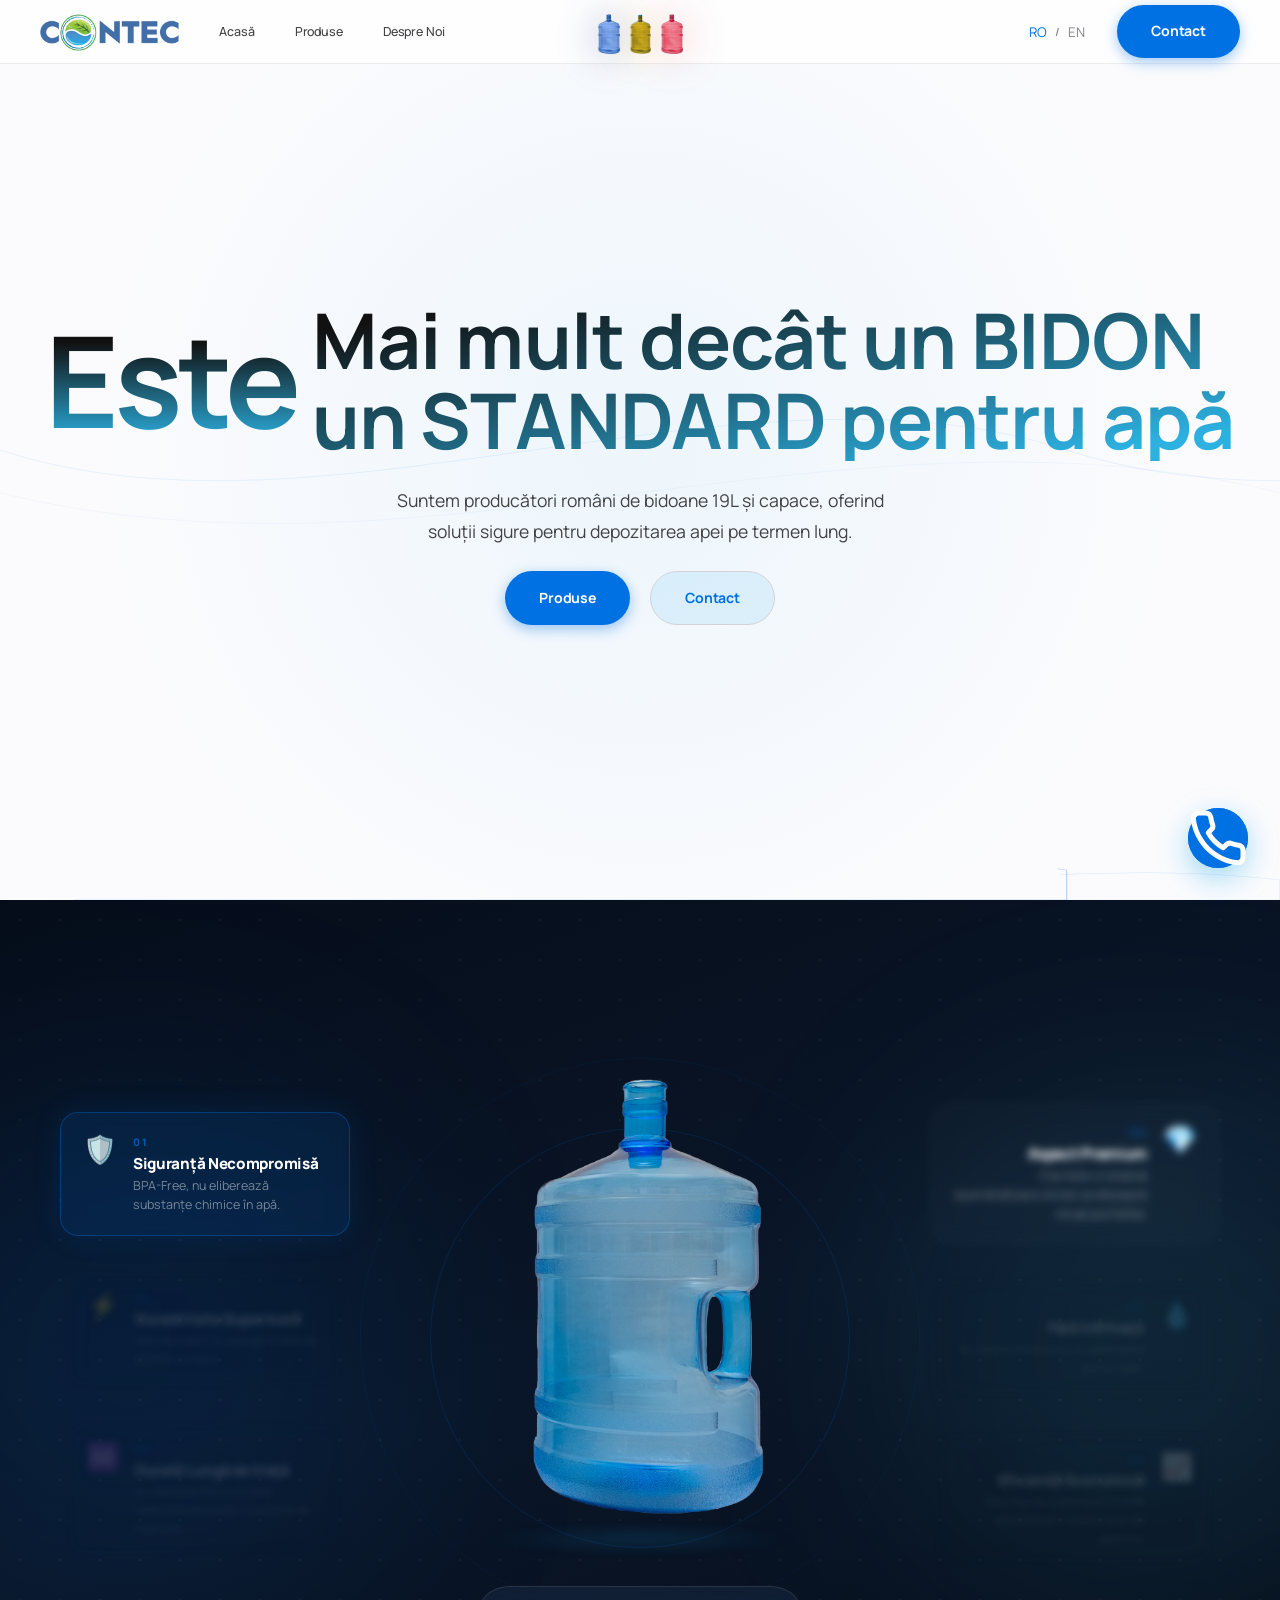
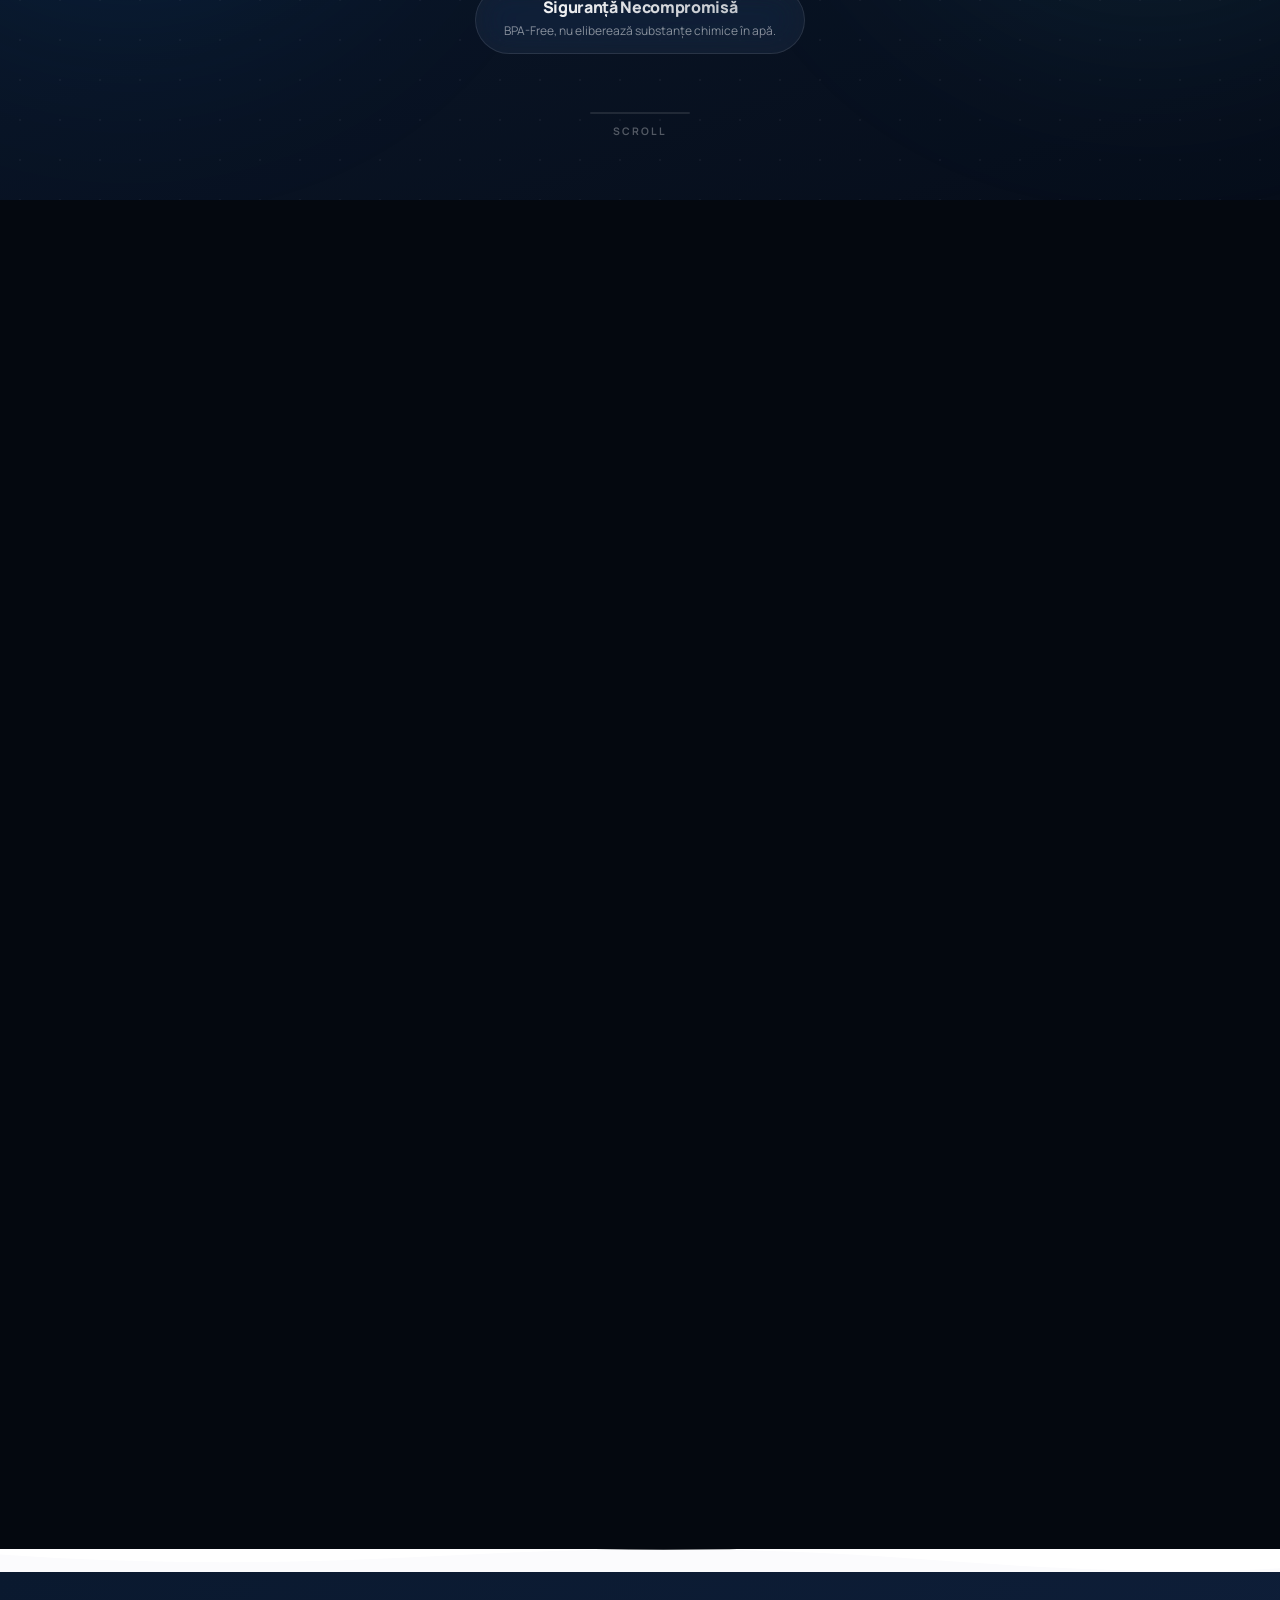
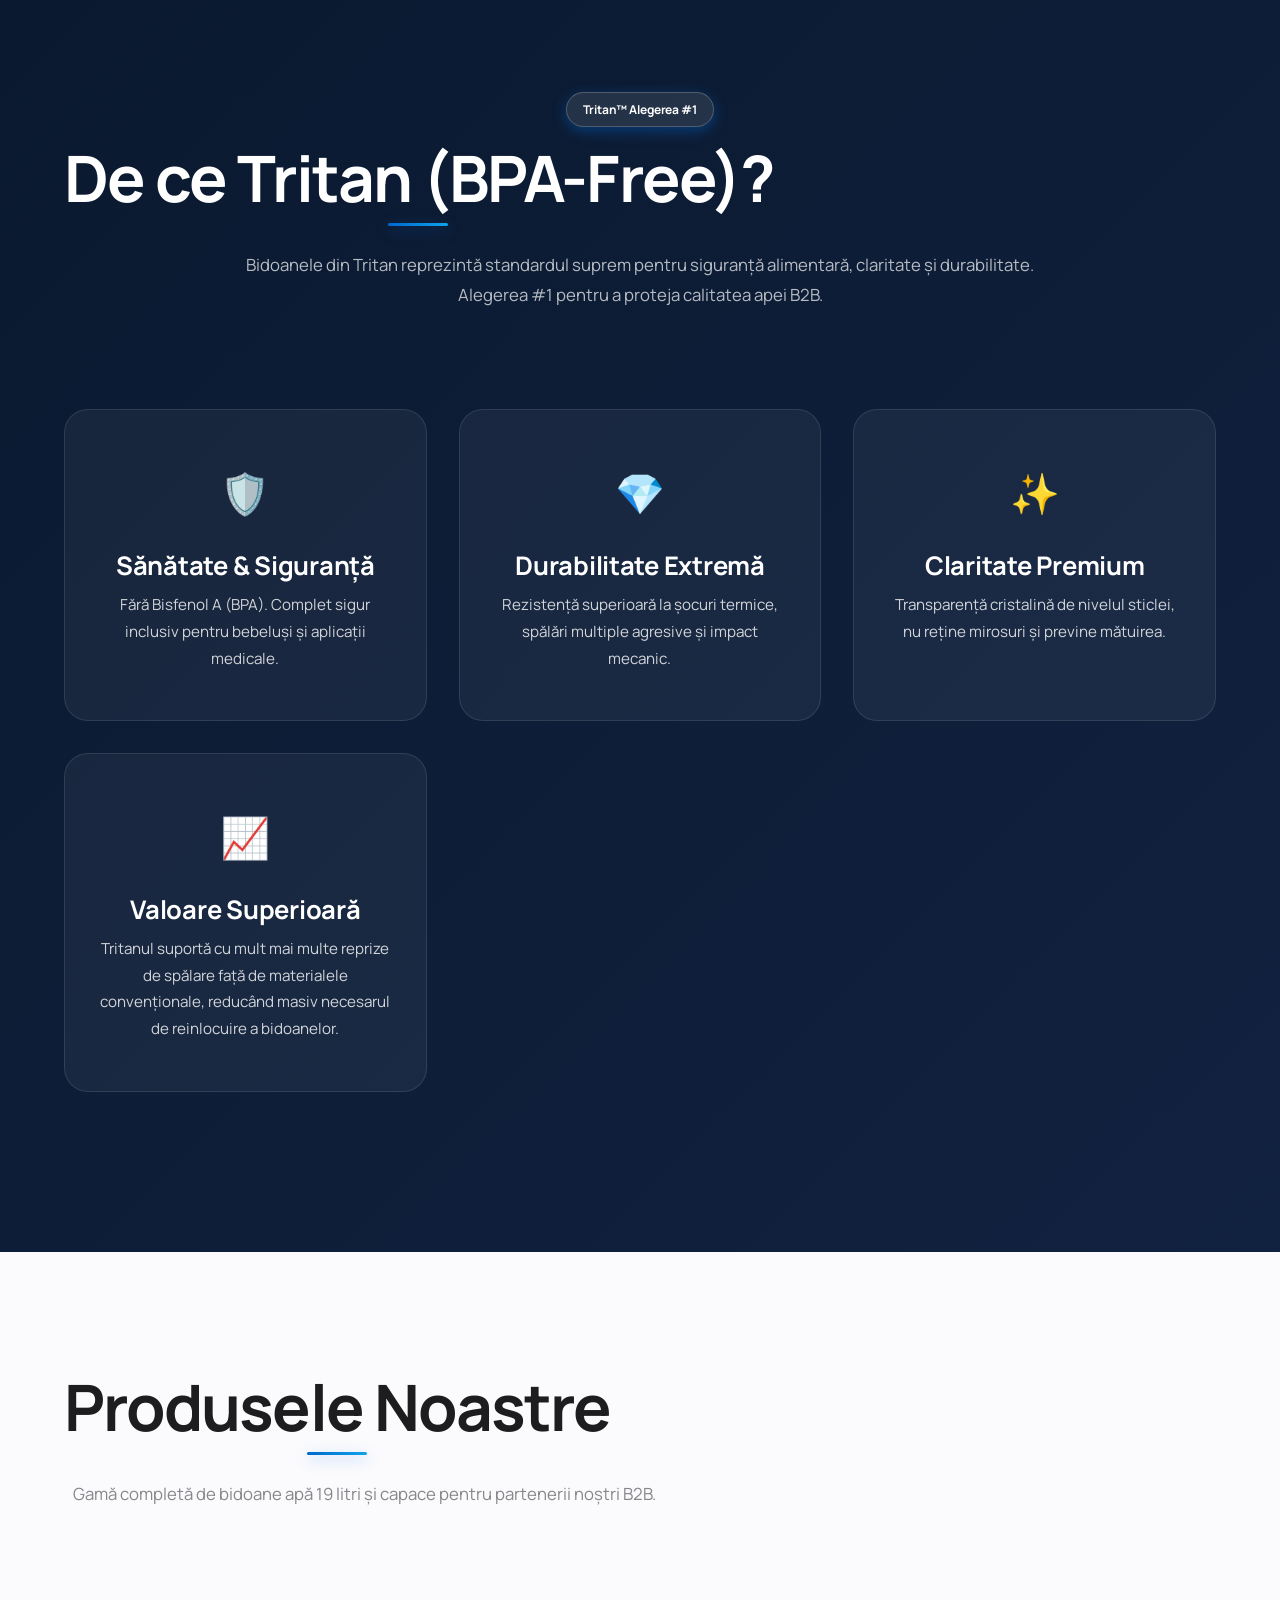
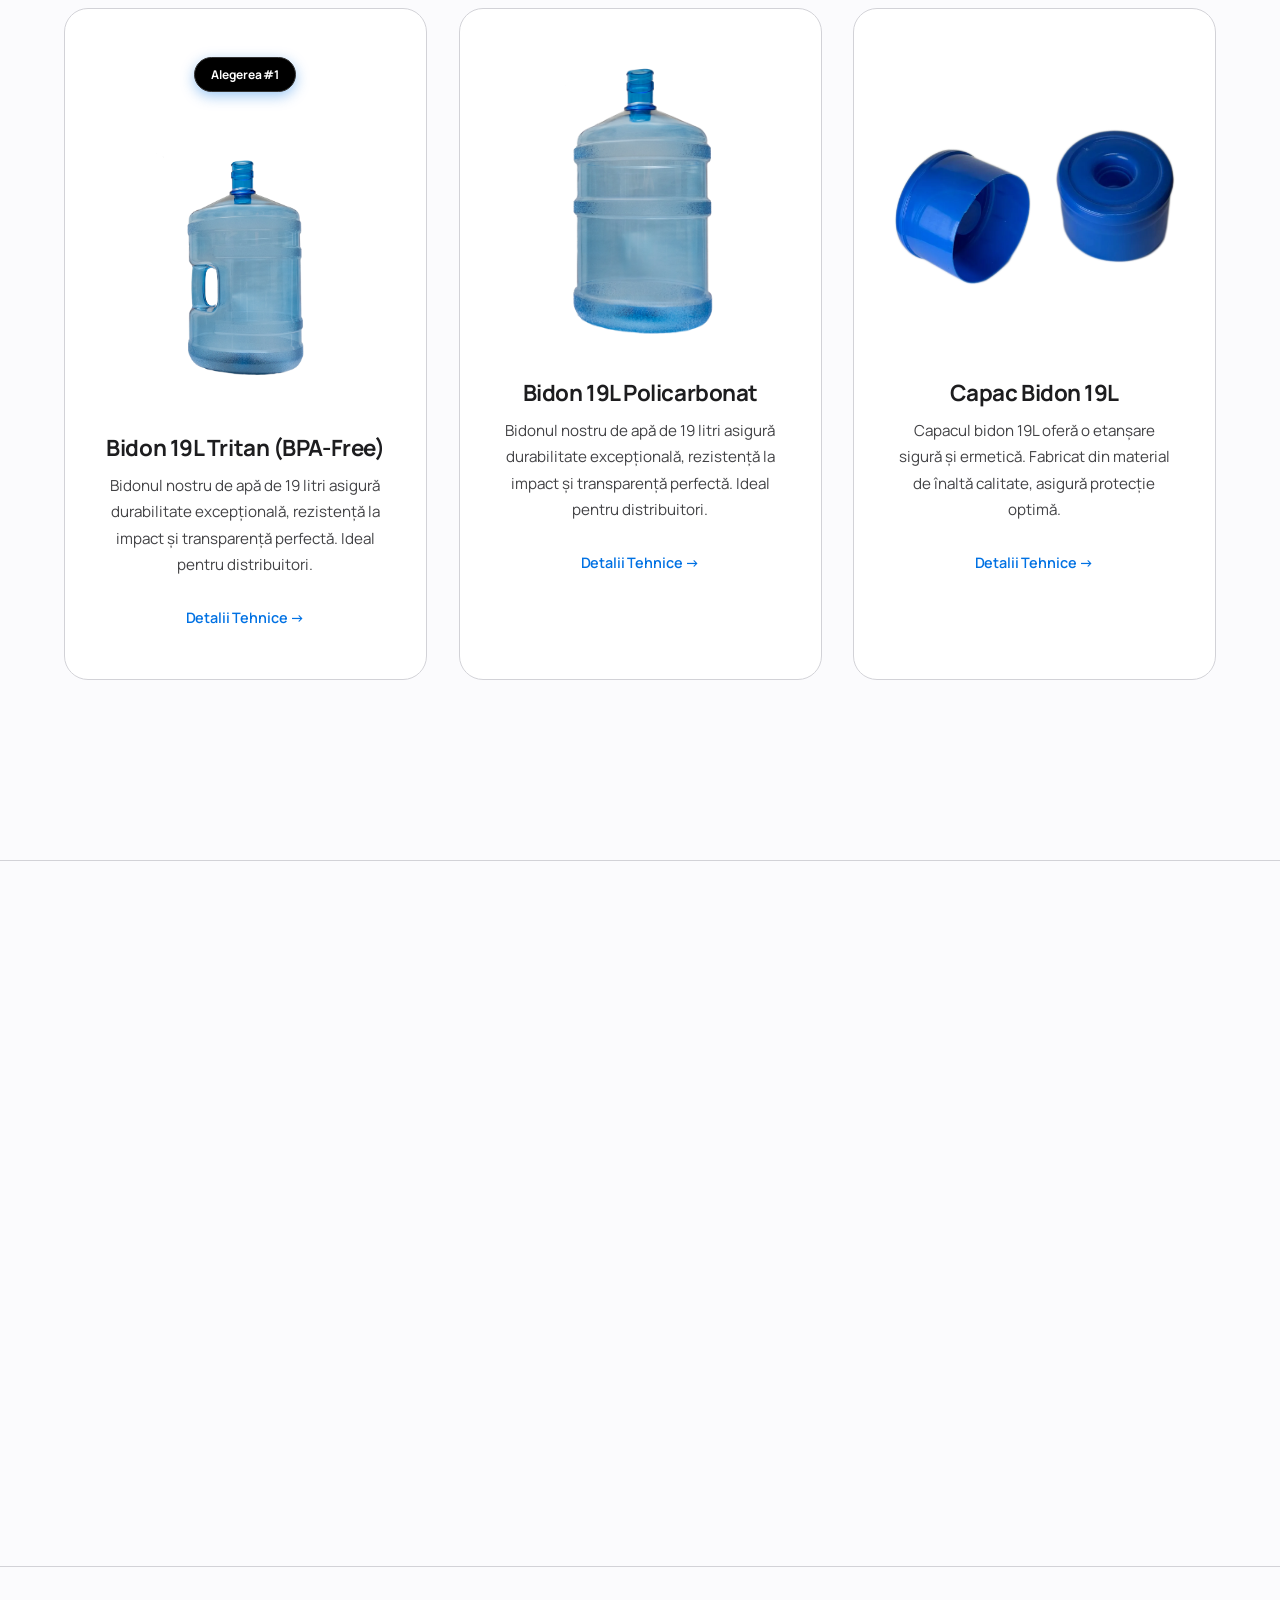
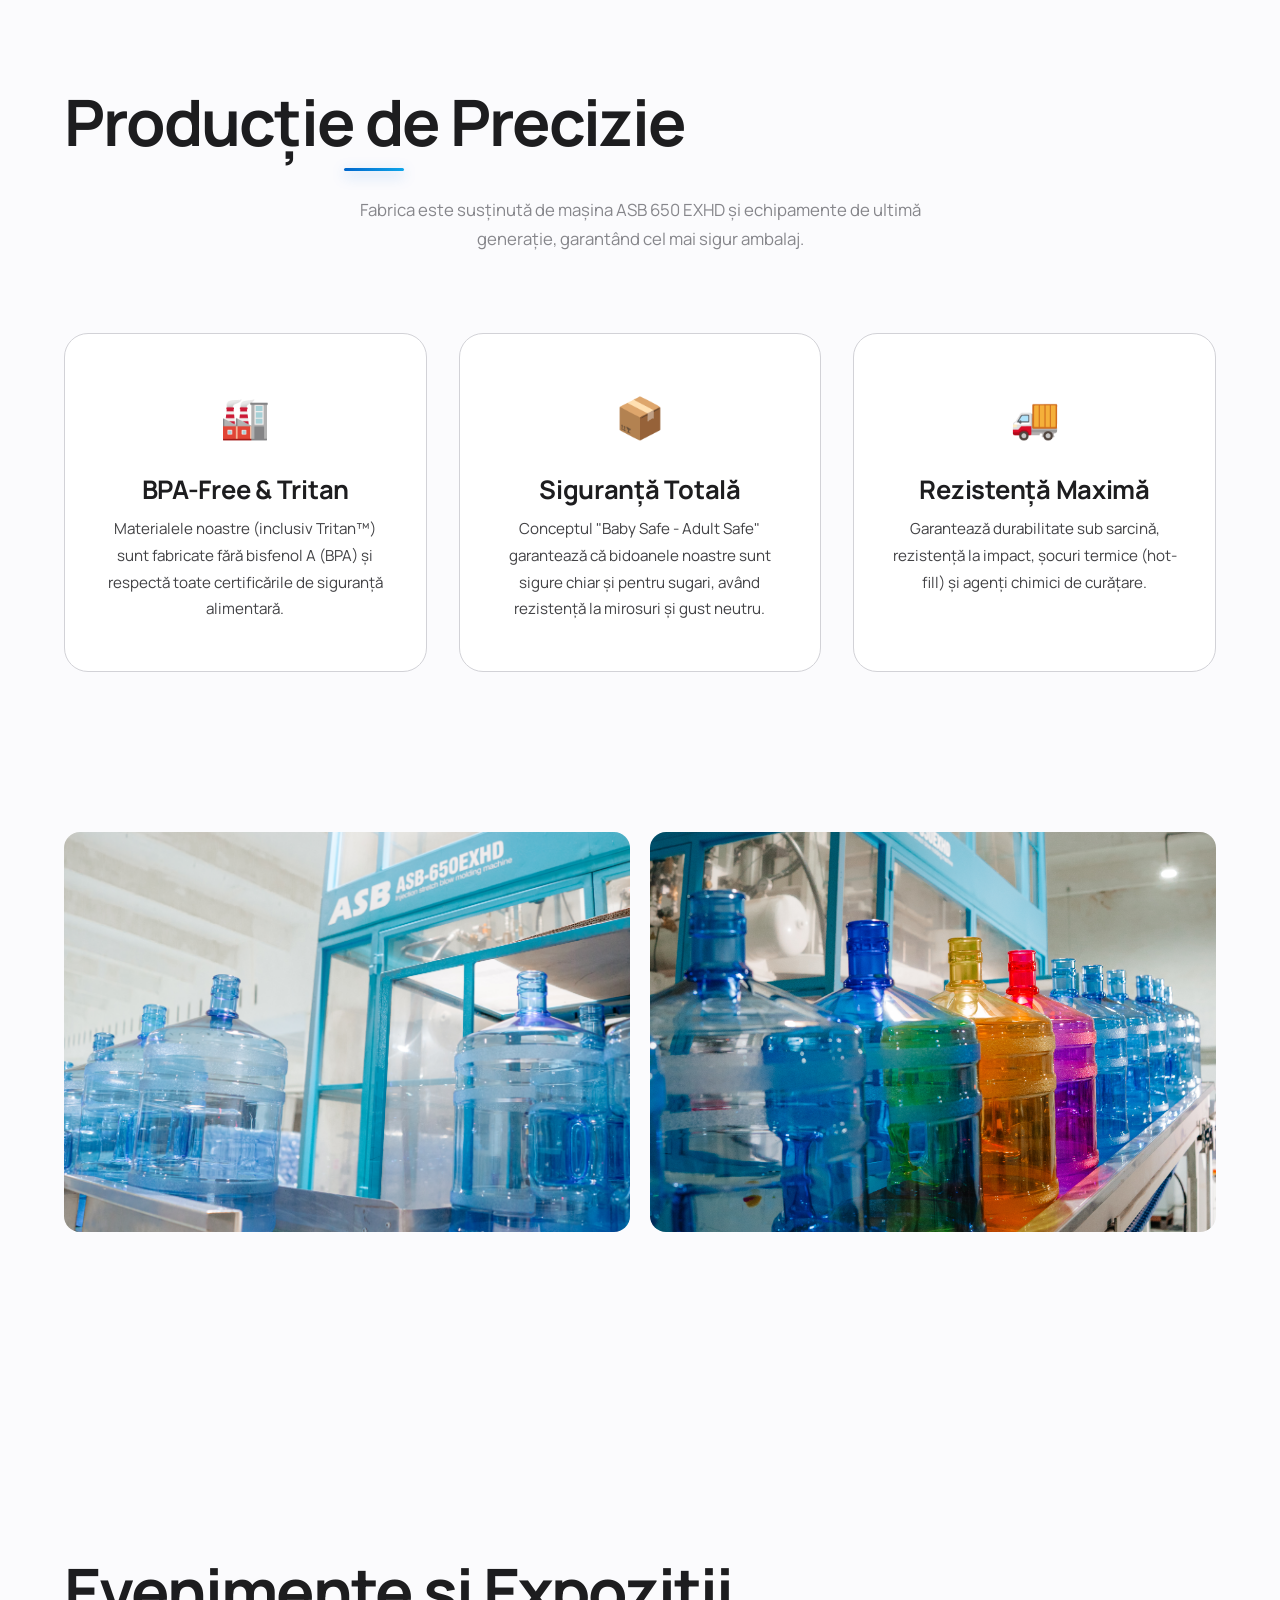
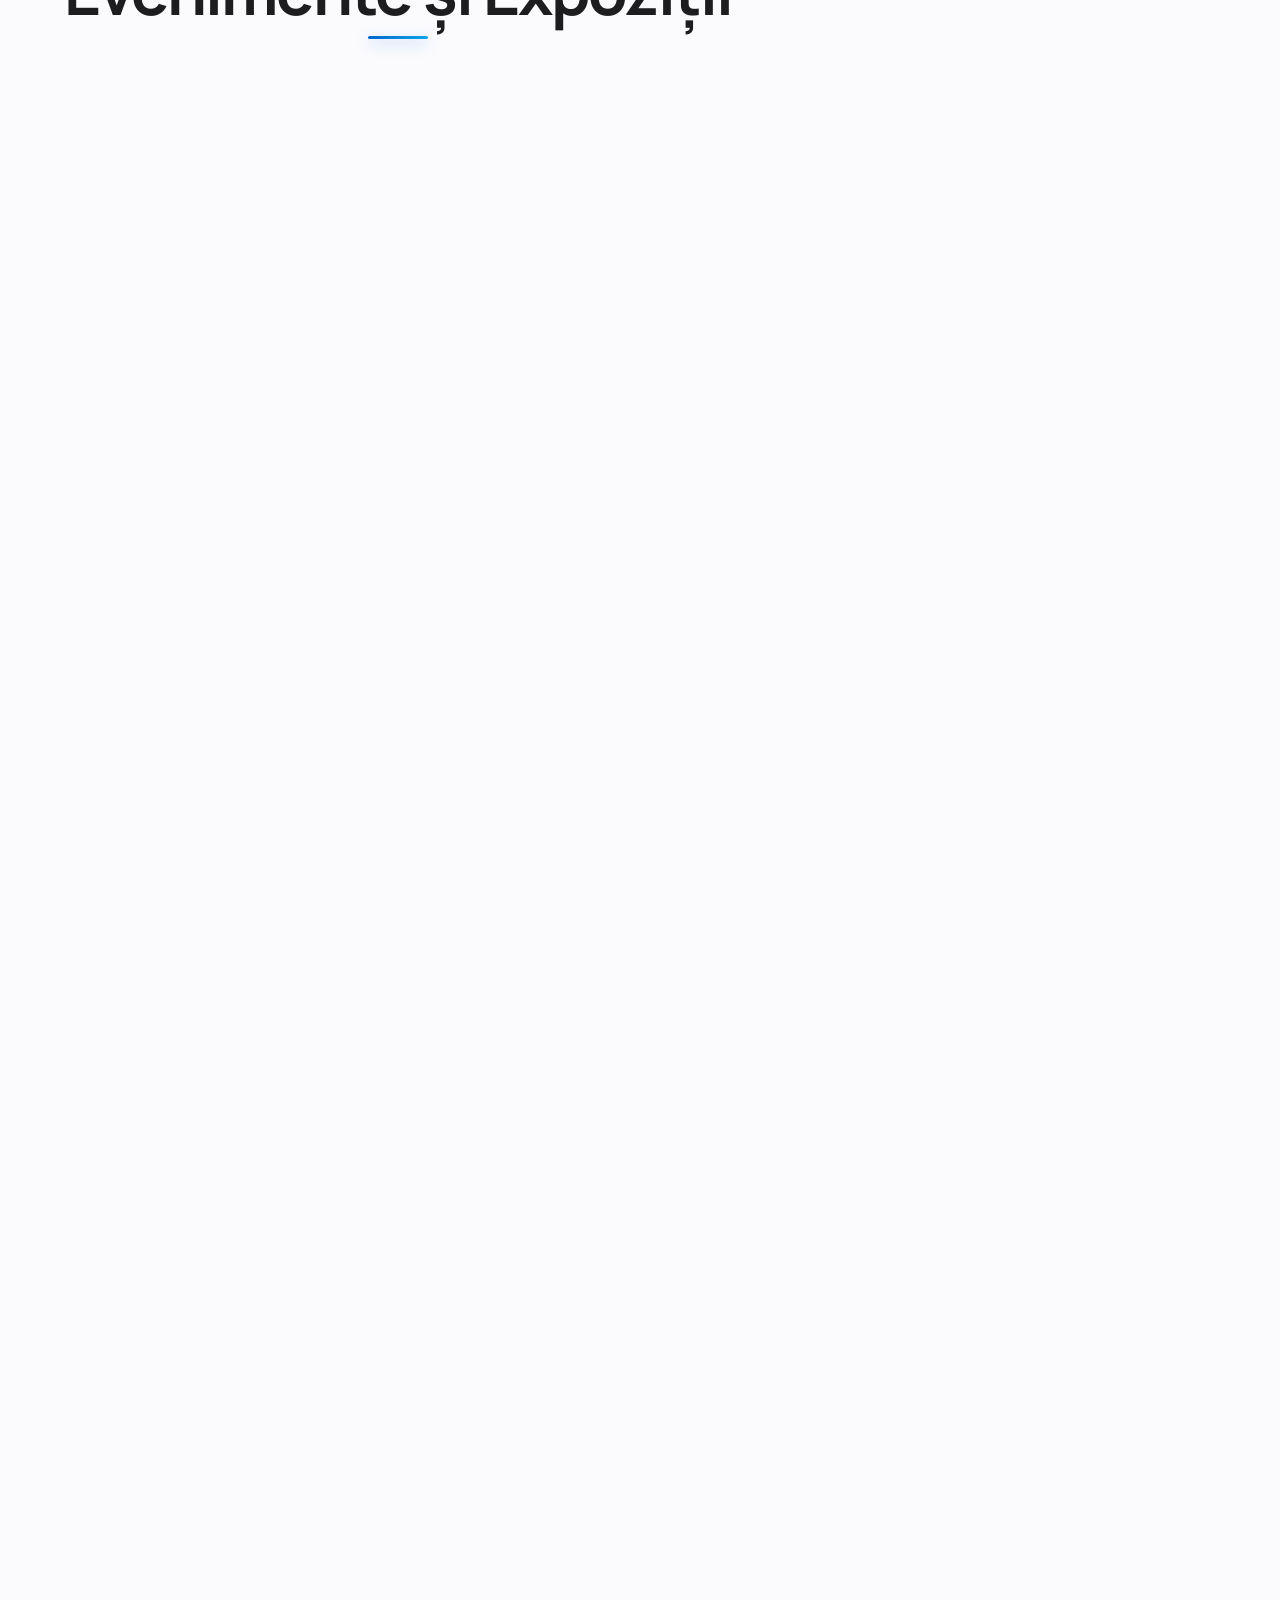
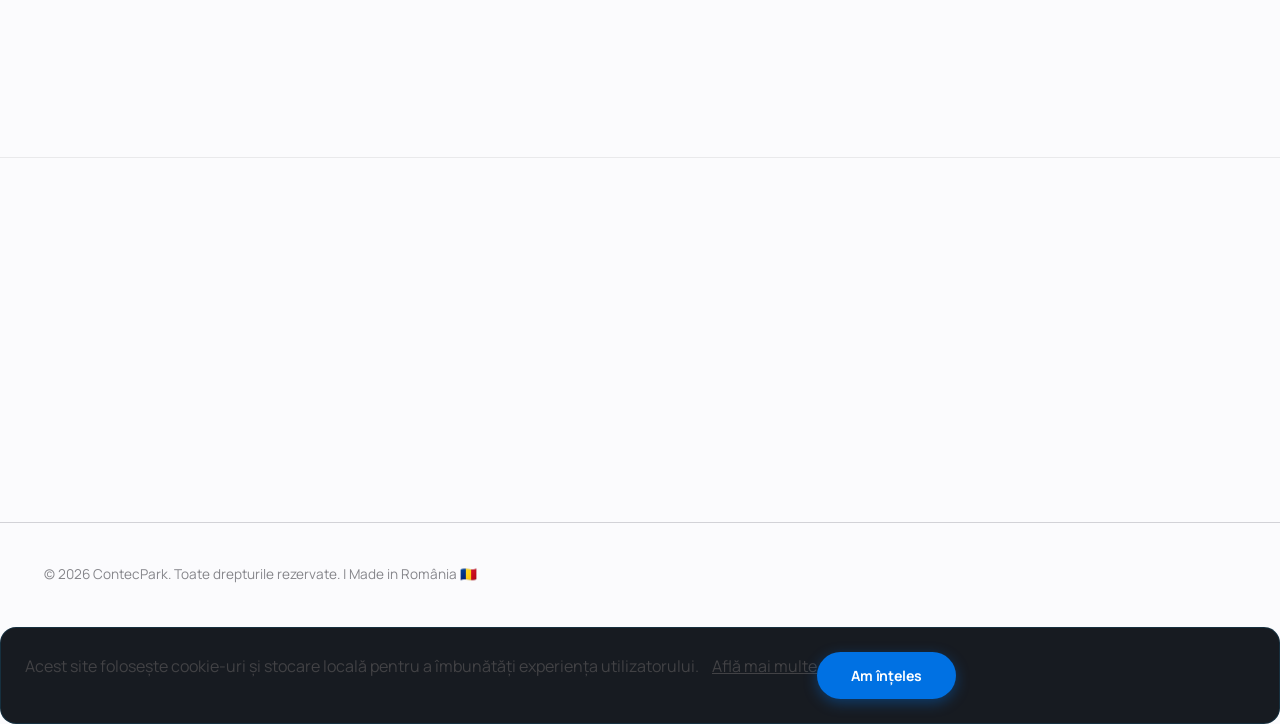
==== commit 092b86b7: "Update RO/EN content and SEO text consistency" ====
--- a/index.html
+++ b/index.html
@@ -4,9 +4,9 @@
 <head>
     <meta charset="UTF-8">
     <meta name="viewport" content="width=device-width, initial-scale=1.0">
-    <title>ContecPark | Bidoane 19L Policarbonat, Capace și Rafturi | București</title>
+    <title>ContecPark | Bidoane 19L Policarbonat și Capace | România</title>
     <meta name="description"
-        content="ContecPark produce bidoane din policarbonat de 19 litri, capace bidon și rafturi bidoane. Producător B2B cu sediul în București, România.">
+        content="ContecPark produce bidoane din policarbonat de 19 litri și capace bidon. Producător B2B cu sediul în România.">
     <link rel="icon" type="image/x-icon" href="/favicon.ico">
     <link rel="icon" type="image/png" sizes="32x32" href="/favicon.ico">
     <link rel="apple-touch-icon" sizes="180x180" href="/apple-touch-icon.png">
@@ -16,7 +16,7 @@
     <link rel="alternate" hreflang="en" href="https://contecpark.com/?lang=en">
     <link rel="alternate" hreflang="x-default" href="https://contecpark.com/">
     <meta property="og:title" content="ContecPark | Producător Bidoane 19L">
-    <meta property="og:description" content="Producător român de bidoane 19L policarbonat, capace și rafturi.">
+    <meta property="og:description" content="Producător român de bidoane 19L policarbonat și capace.">
     <meta property="og:type" content="website">
     <meta property="og:image" content="og-image.jpg">
     <link rel="preconnect" href="https://fonts.googleapis.com">
@@ -32,7 +32,7 @@
         "name": "ContecPark",
         "url": "#",
         "logo": "#",
-        "description": "Romanian manufacturer of 19L polycarbonate water bottles, caps and bottle racks.",
+        "description": "Romanian manufacturer of 19L polycarbonate water bottles and caps.",
         "address": {
             "@type": "PostalAddress",
             "streetAddress": "Strada Gloriei 3",
@@ -141,8 +141,8 @@
     <footer id="site-footer">
         <div class="container footer-inner">
             <div class="footer-col" data-animate>
-                <div class="footer-logo-text">CONTECPARK</div>
-                <p class="footer-desc" data-i18n="footer_desc">Producător român de bidoane, capace și rafturi pentru apă
+                <img src="img/logo.png" alt="ContecPark Logo" class="footer-logo-img" style="height: 32px; margin-bottom: 15px;">
+                <p class="footer-desc" data-i18n="footer_desc">Producător român de bidoane și capace pentru apă
                     de 19 litri.</p>
             </div>
             <div class="footer-col" data-animate style="transition-delay: 0.1s">
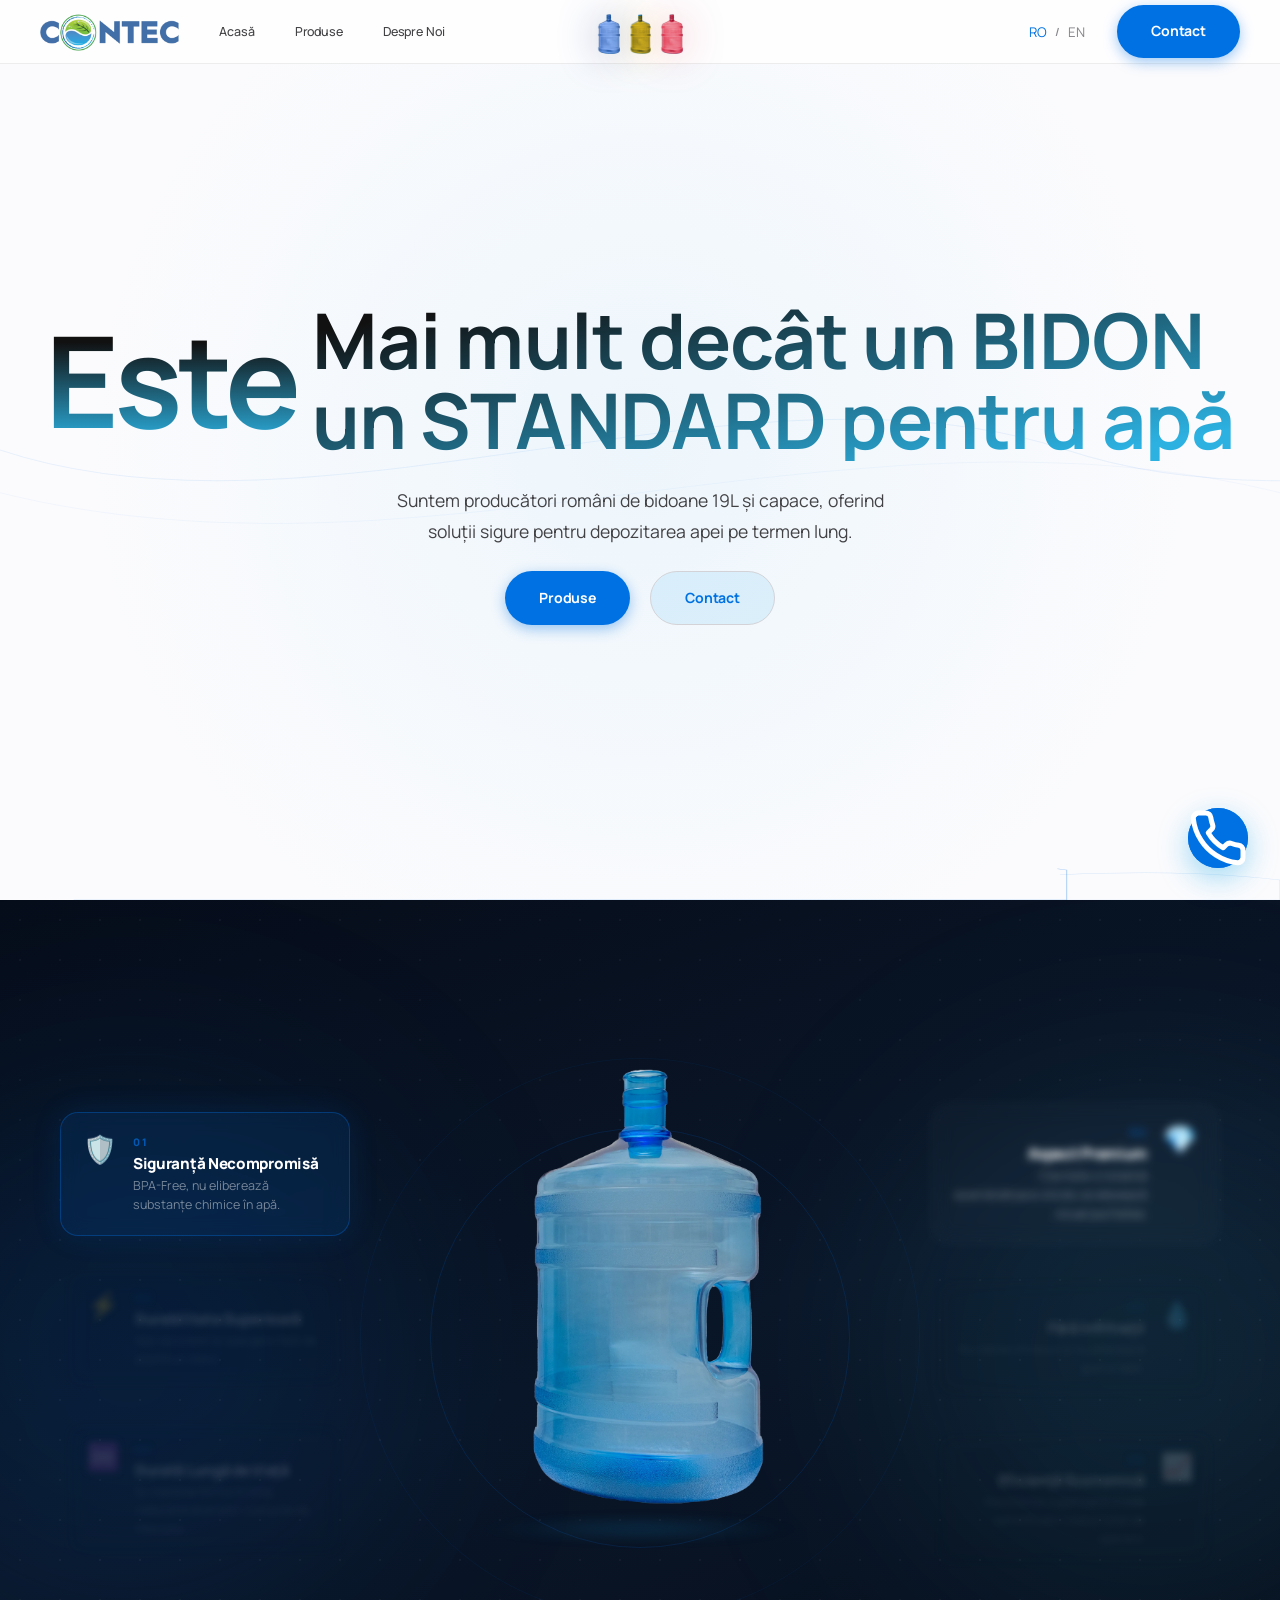
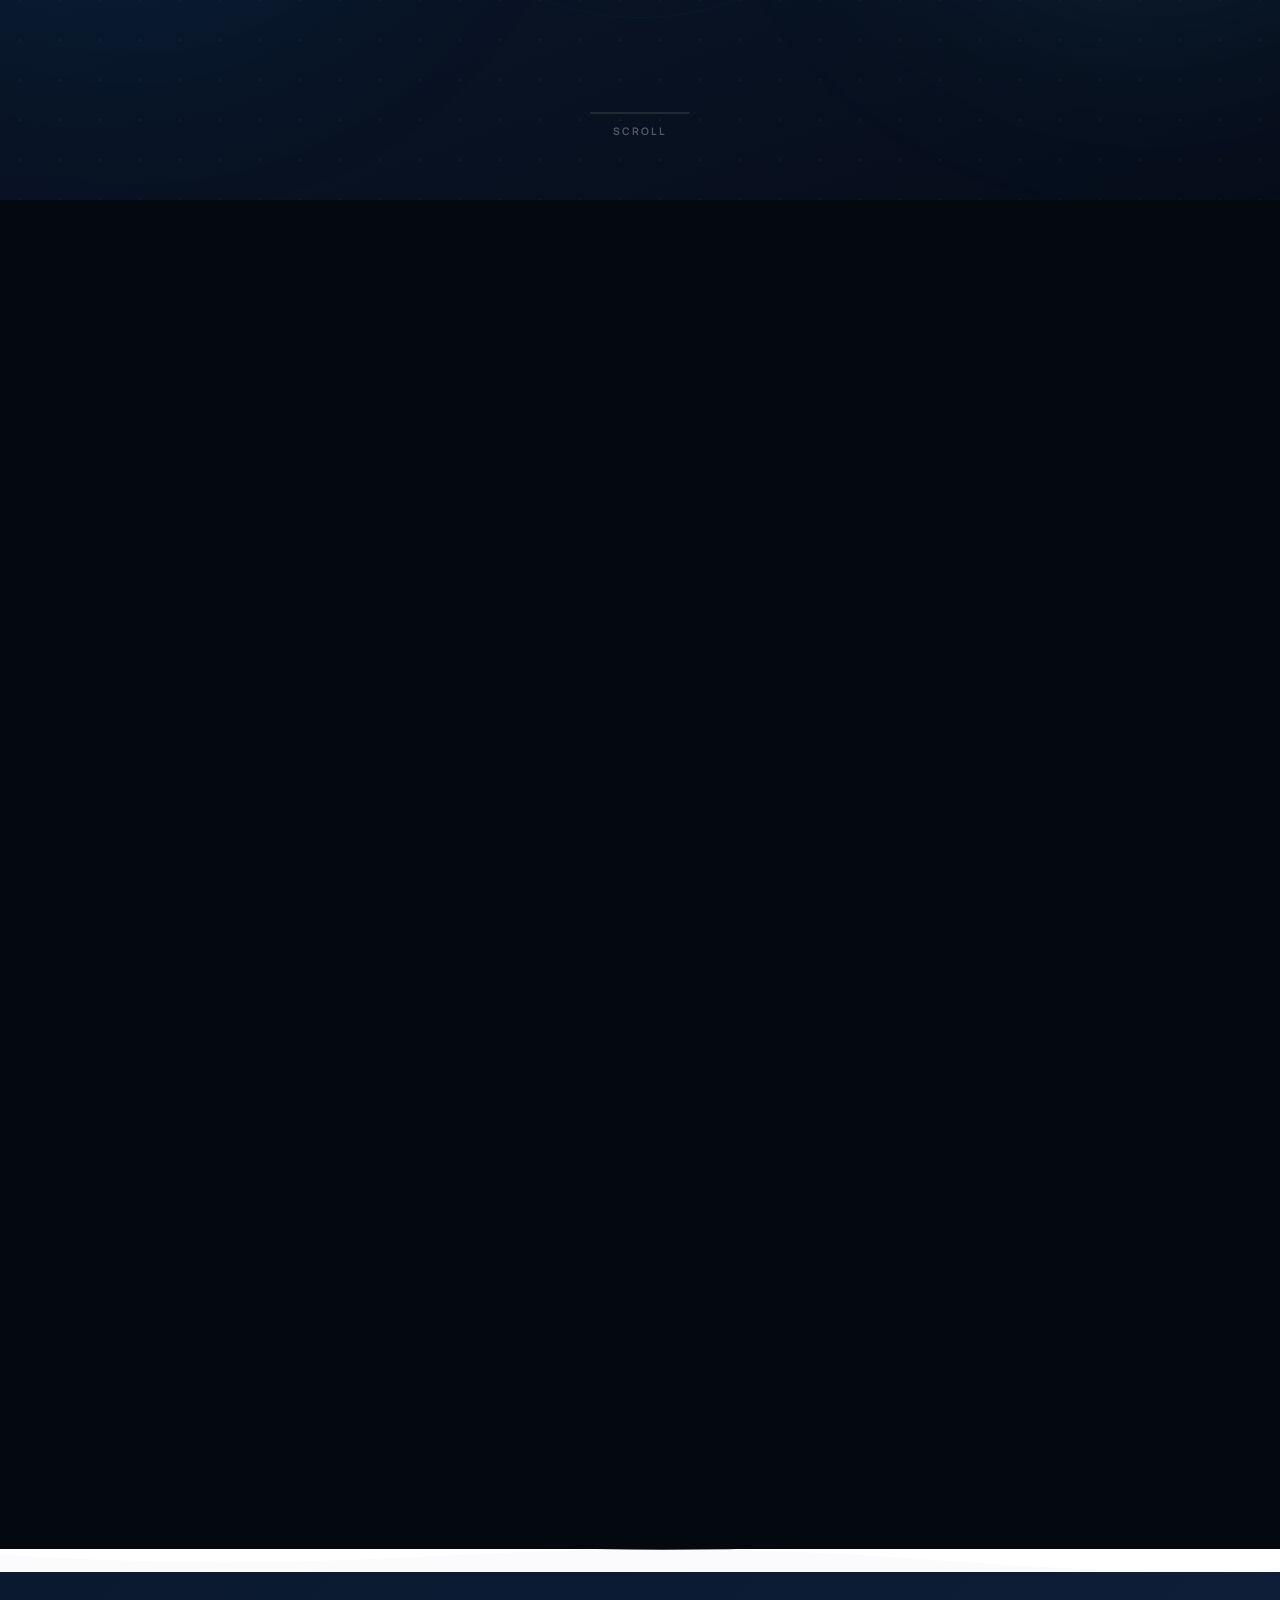
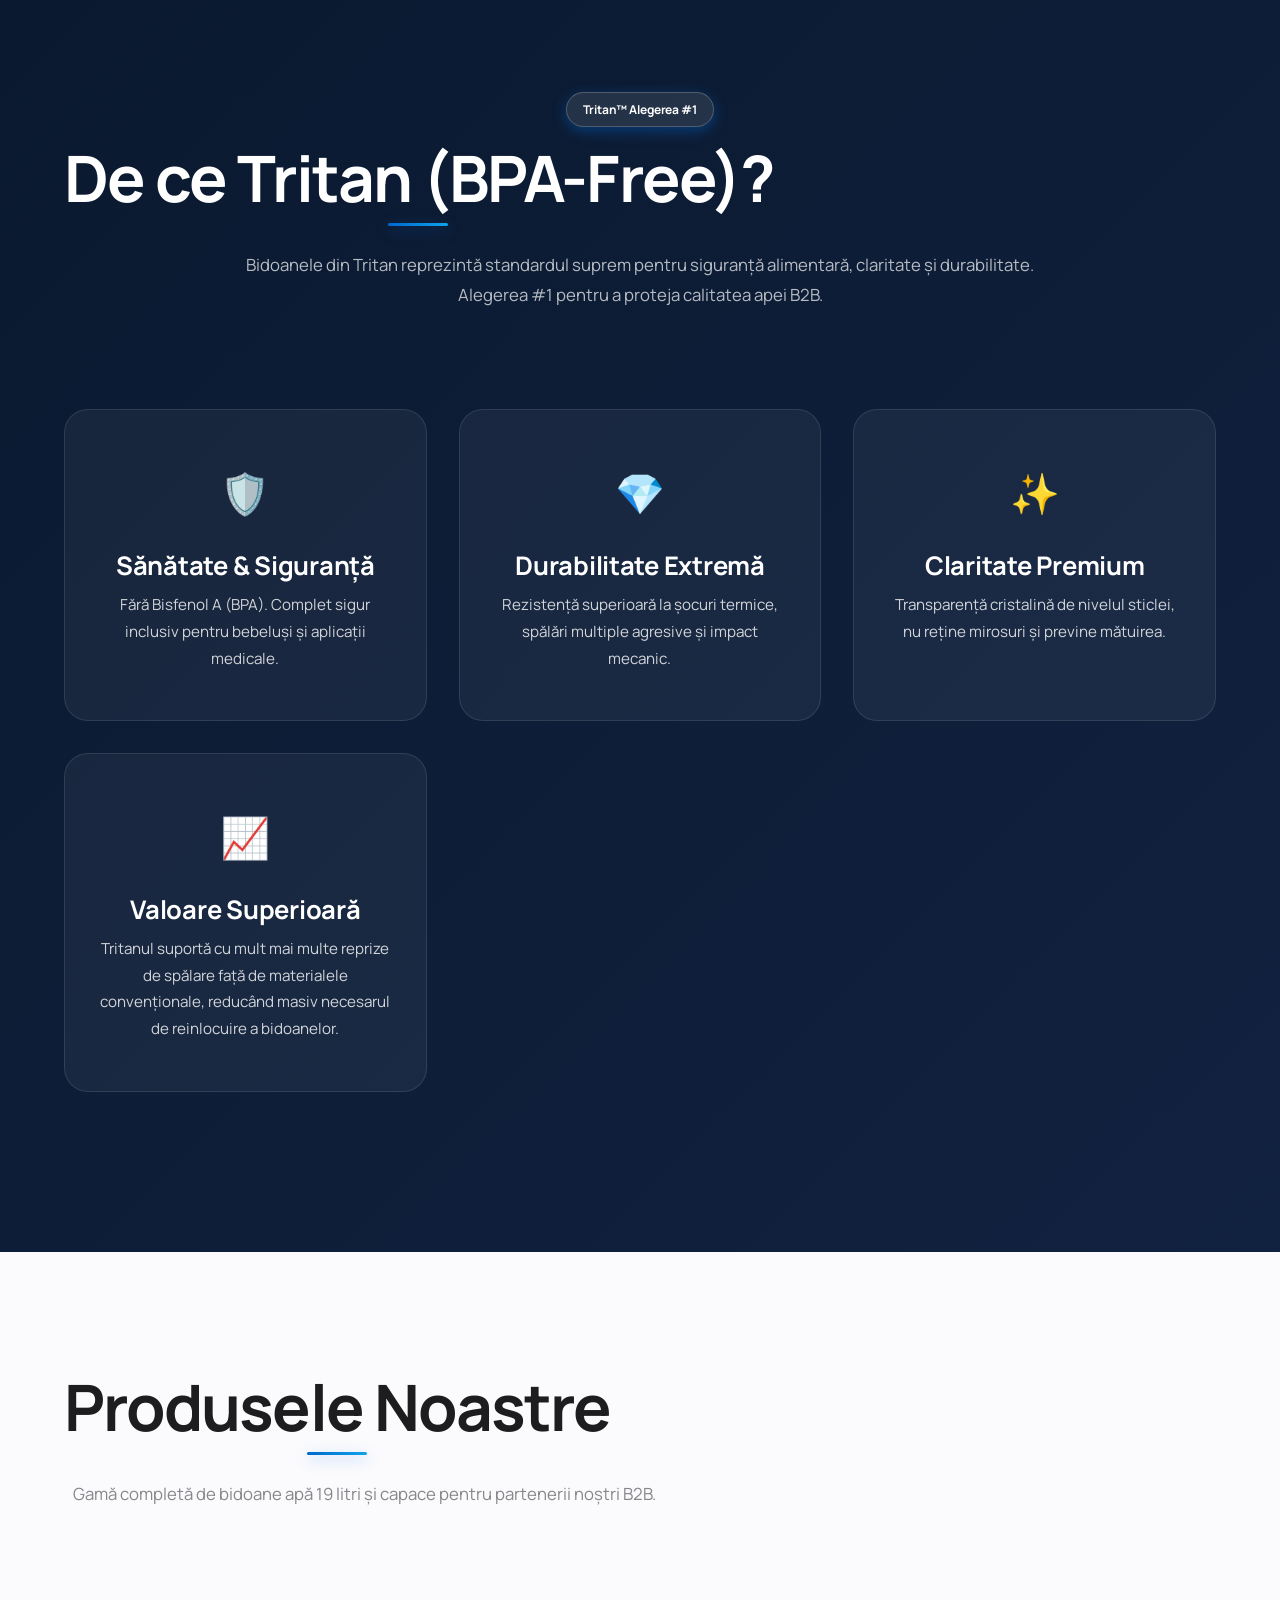
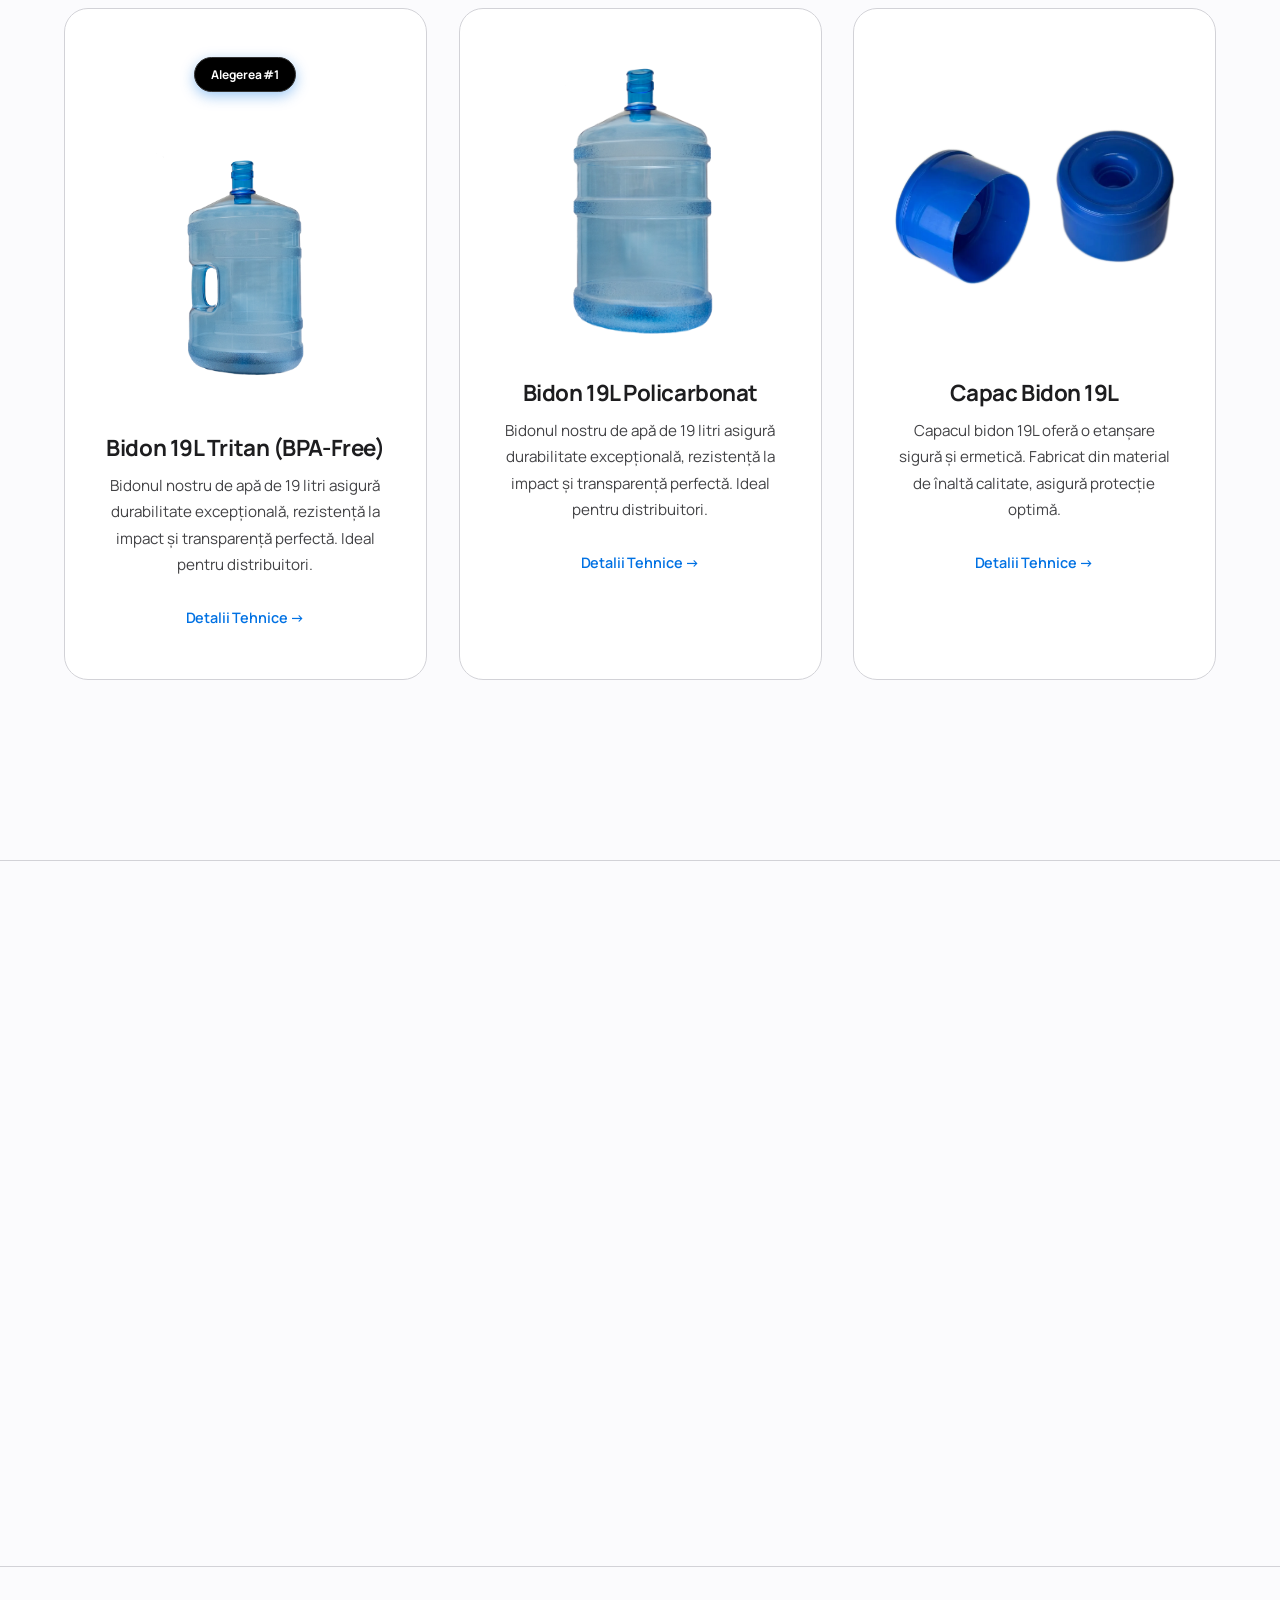
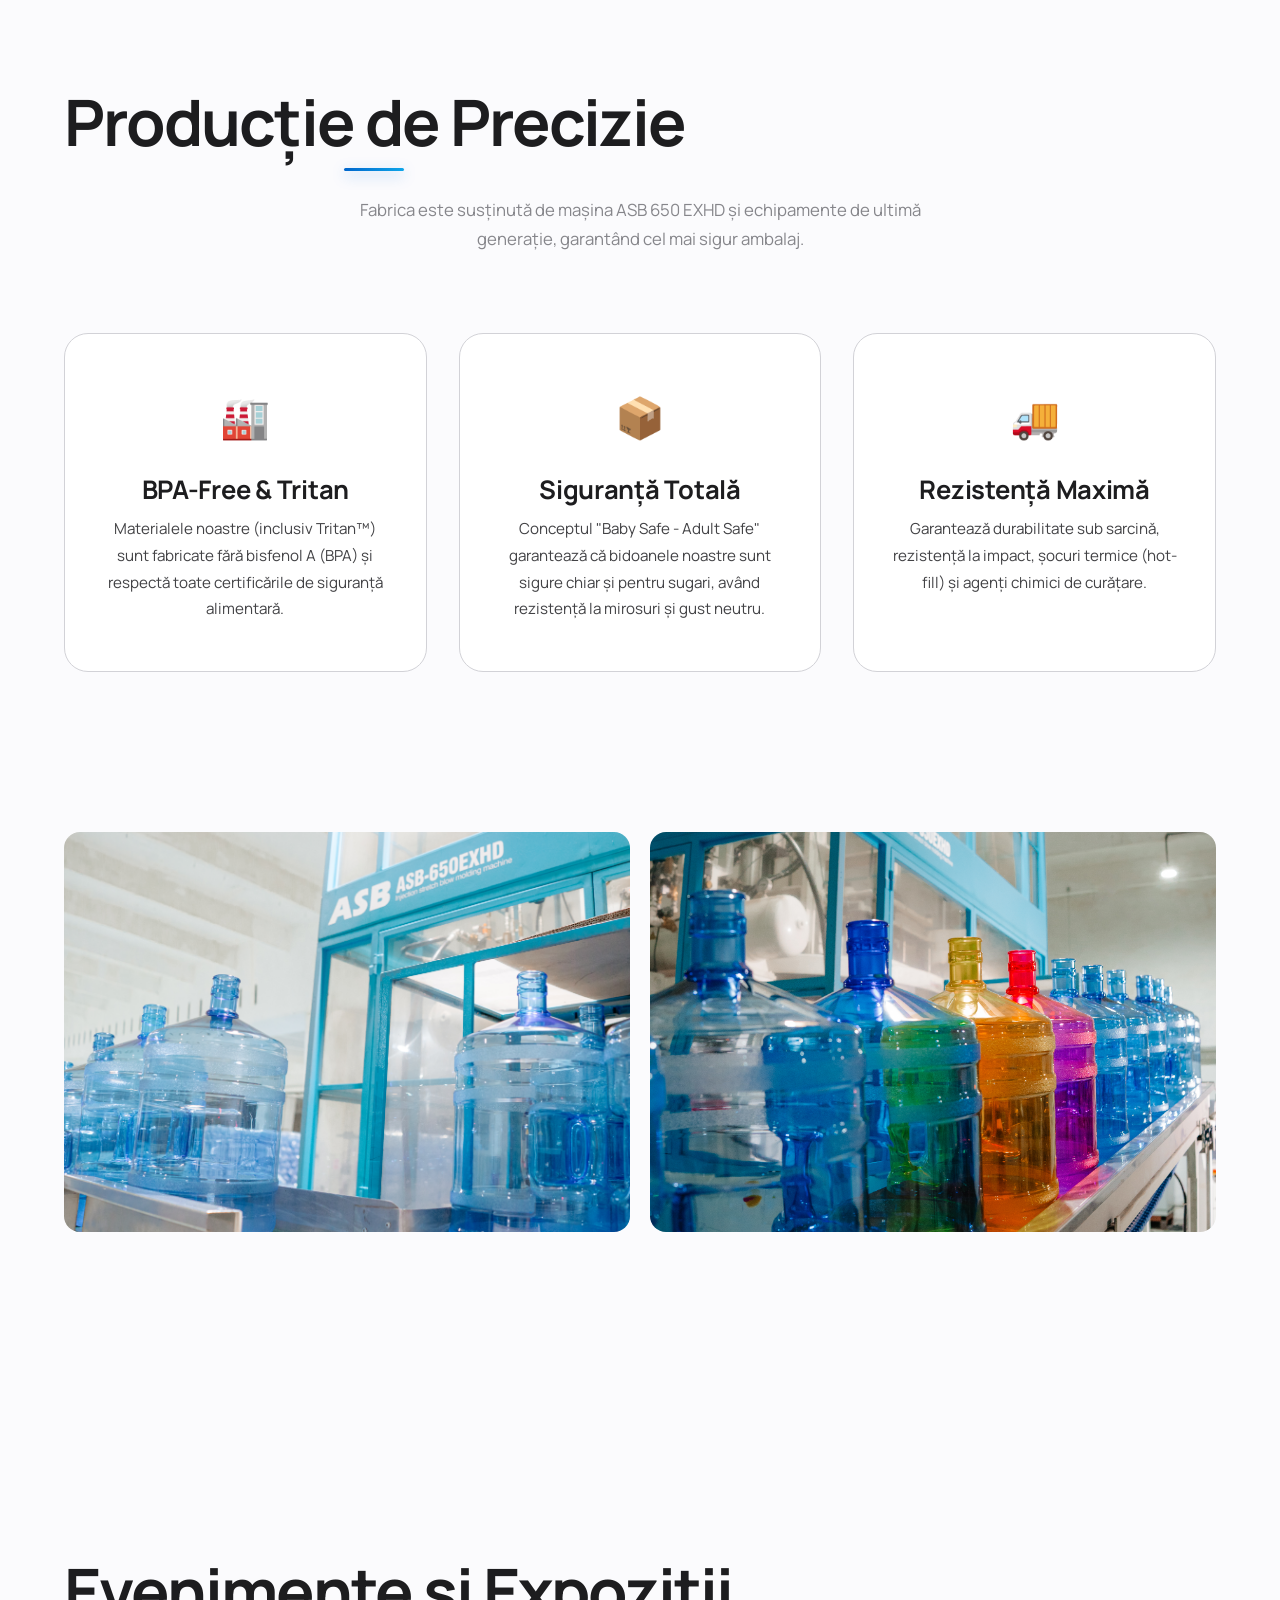
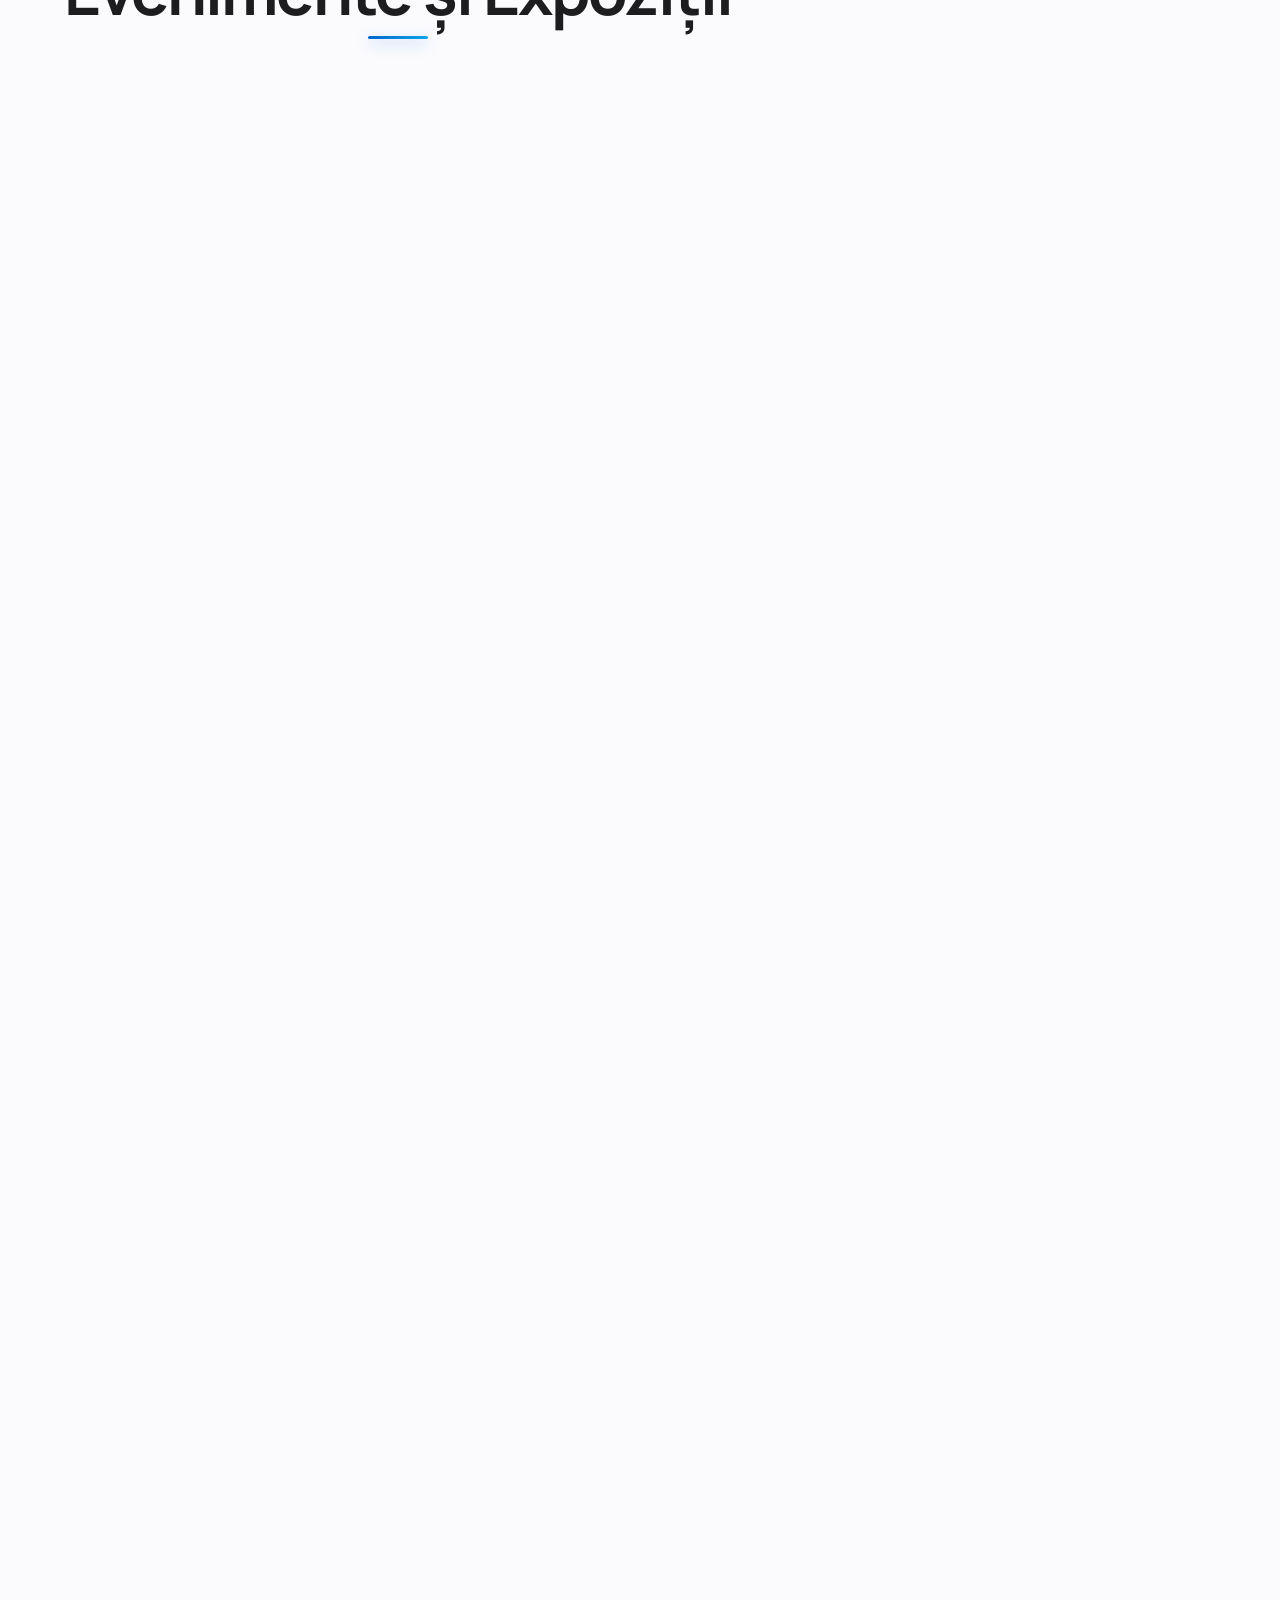
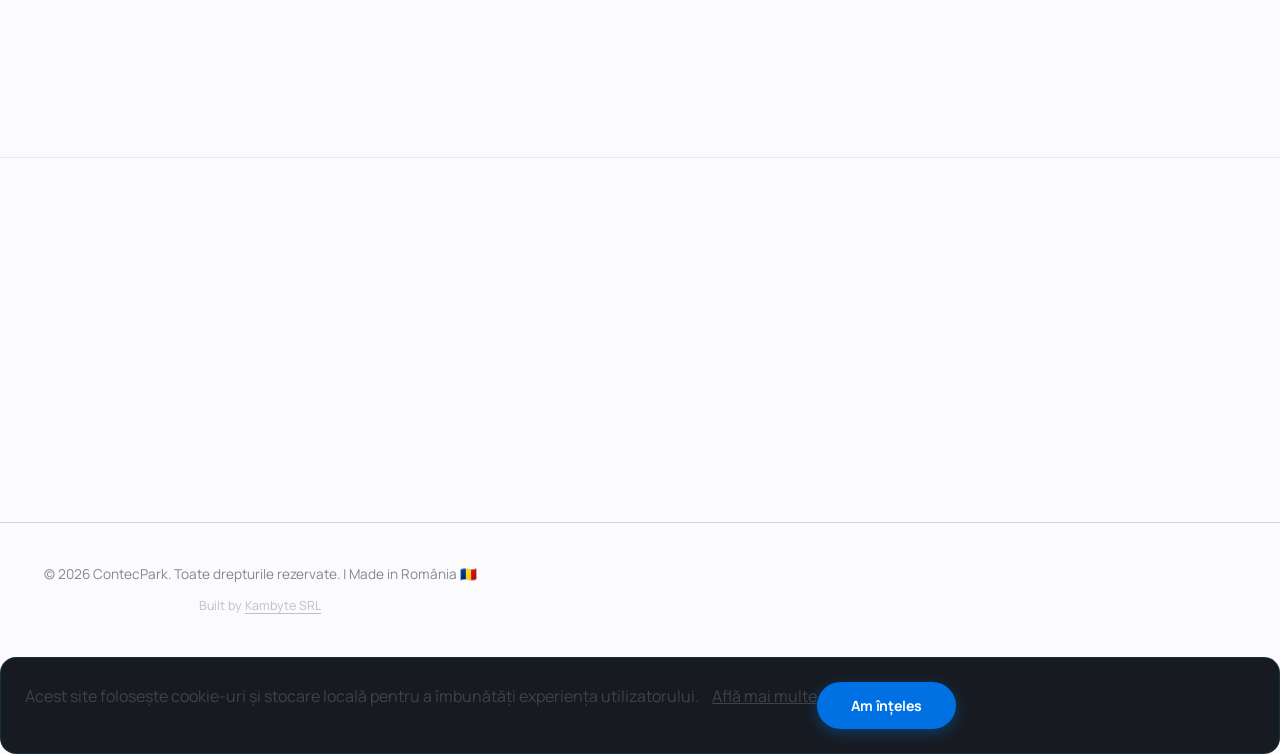
==== commit 2866c24c: "Add Kambyte SRL attribution link to footer Co-Authored-By: Claude Sonnet 4.6 <noreply@anthropic.com>" ====
--- a/index.html
+++ b/index.html
@@ -167,6 +167,7 @@
         </div>
         <div class="footer-bottom">
             <p>&copy; 2026 ContecPark. <span data-i18n="footer_rights">Toate drepturile rezervate.</span> | Made in România 🇷🇴</p>
+            <p style="margin-top: 8px; font-size: 0.78rem; opacity: 0.5;">Built by <a href="https://www.kambyte.com" target="_blank" rel="noopener" style="color: inherit; text-decoration: underline; text-underline-offset: 3px;">Kambyte SRL</a></p>
         </div>
     </footer>
 
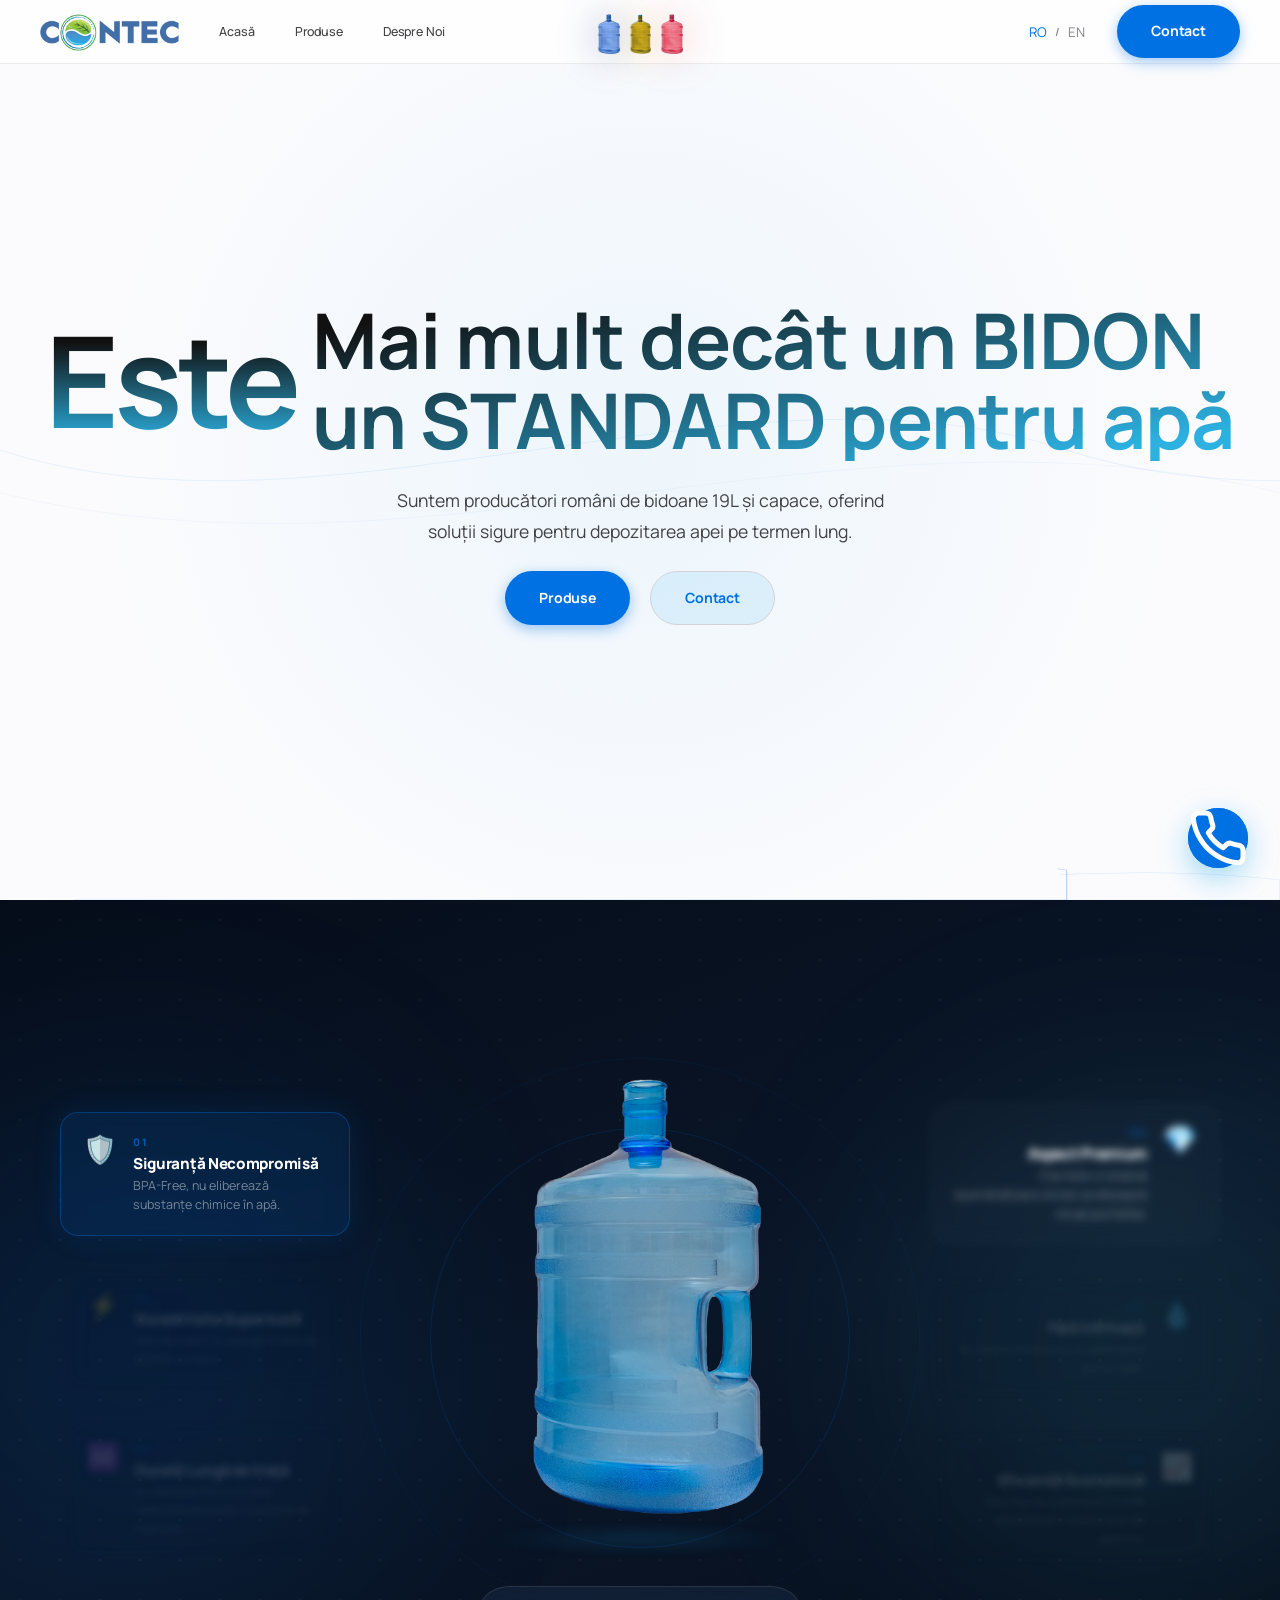
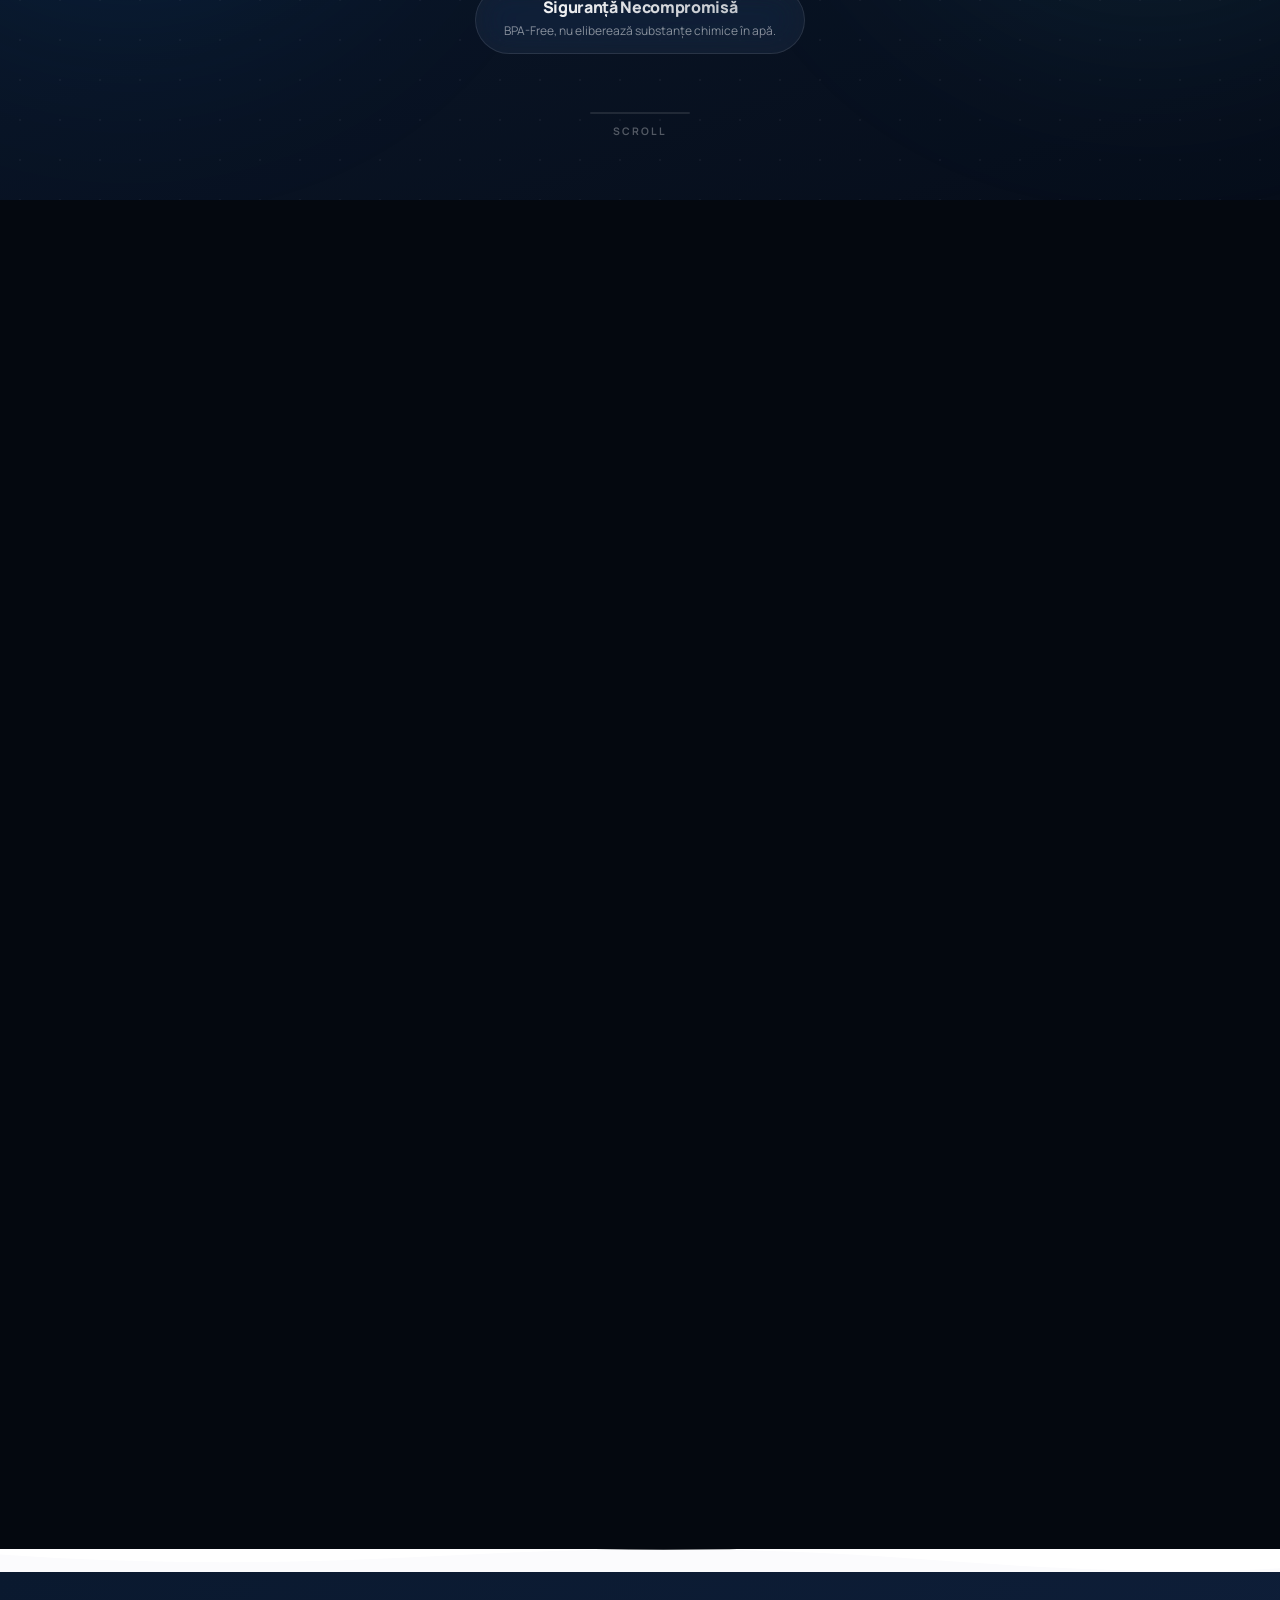
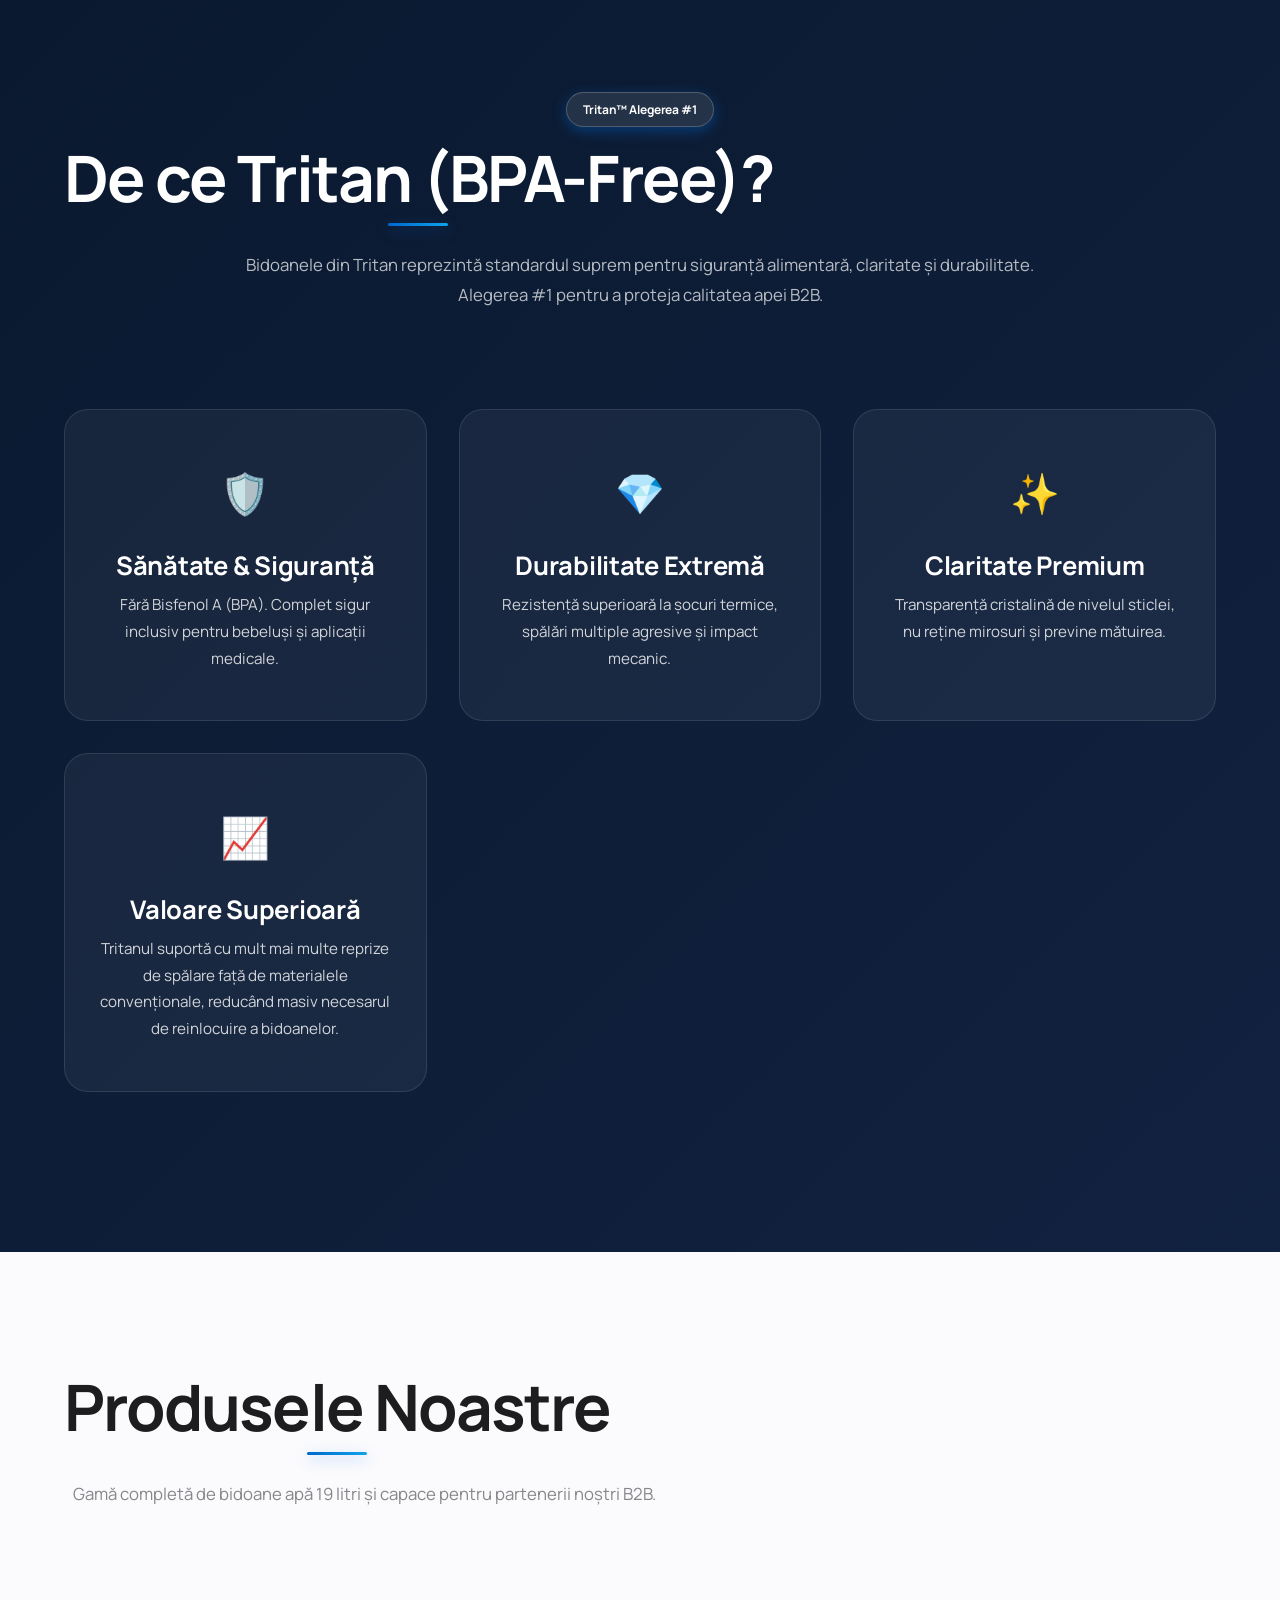
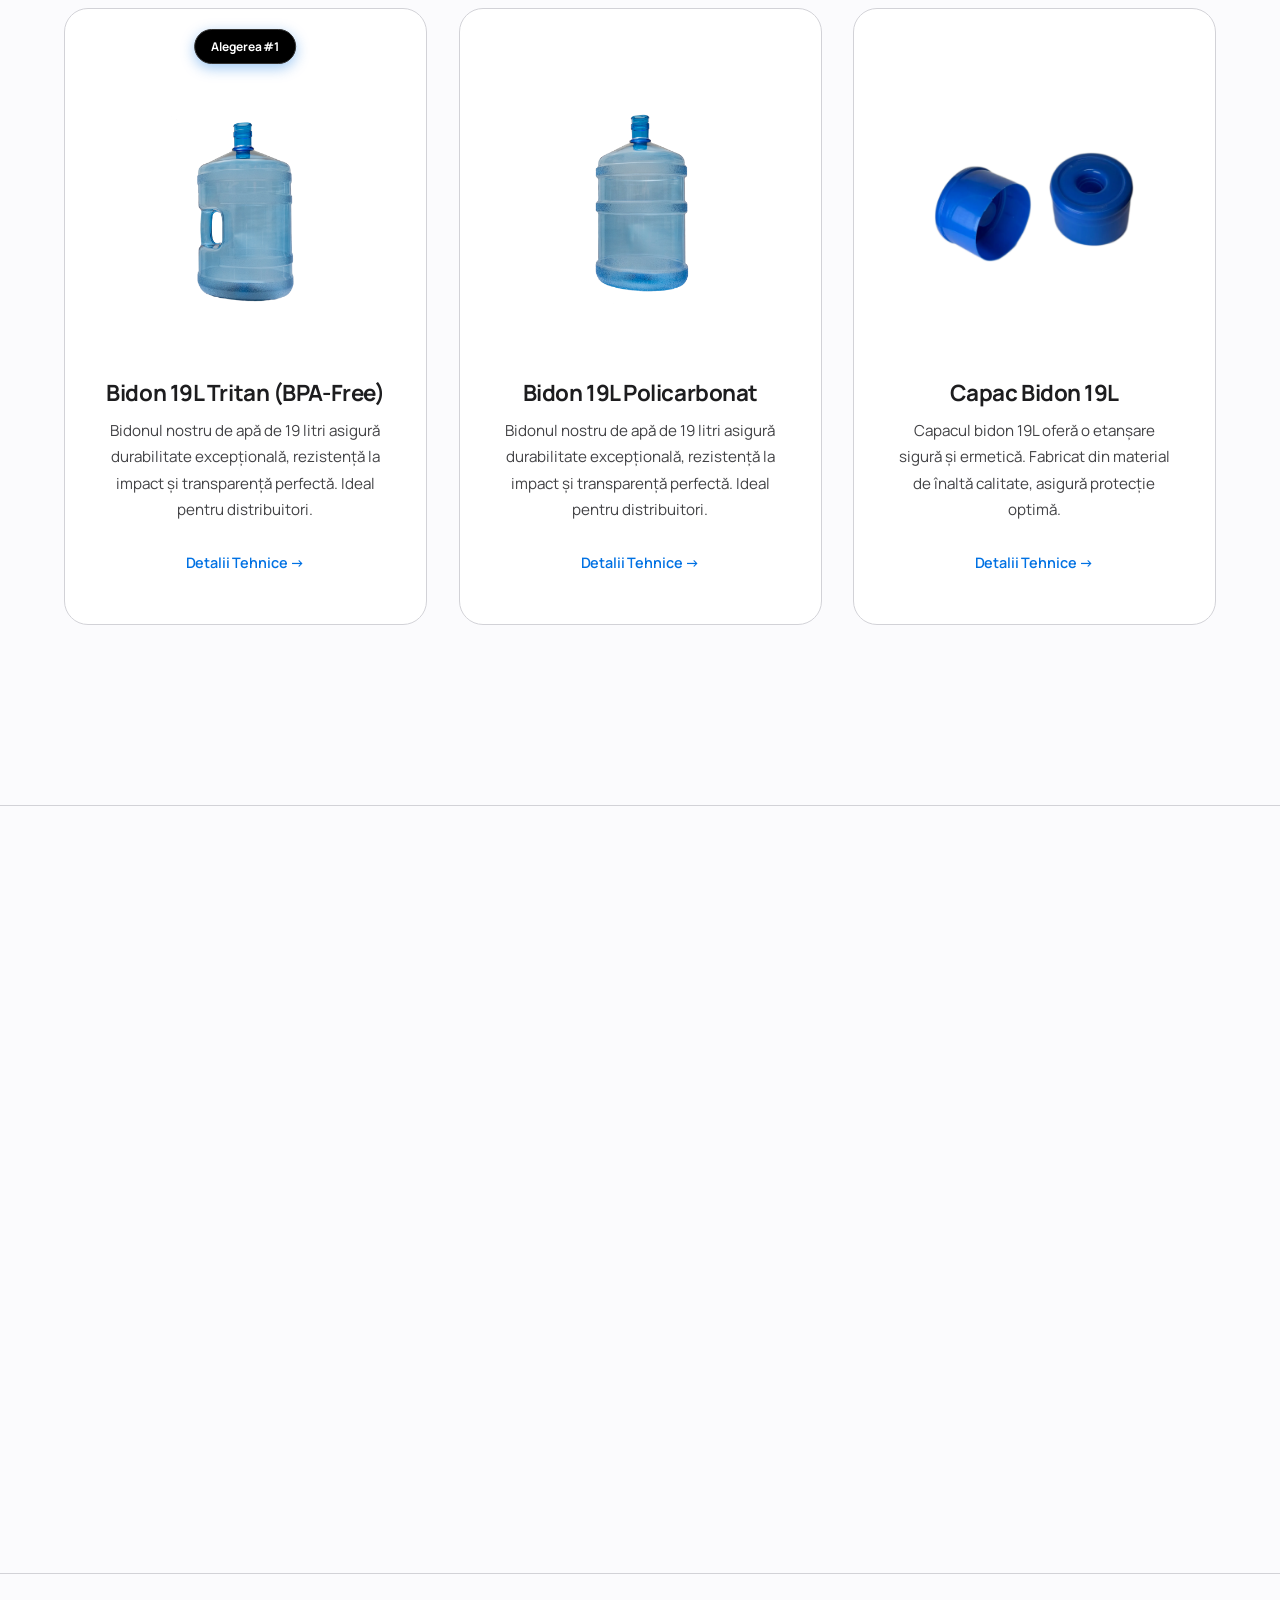
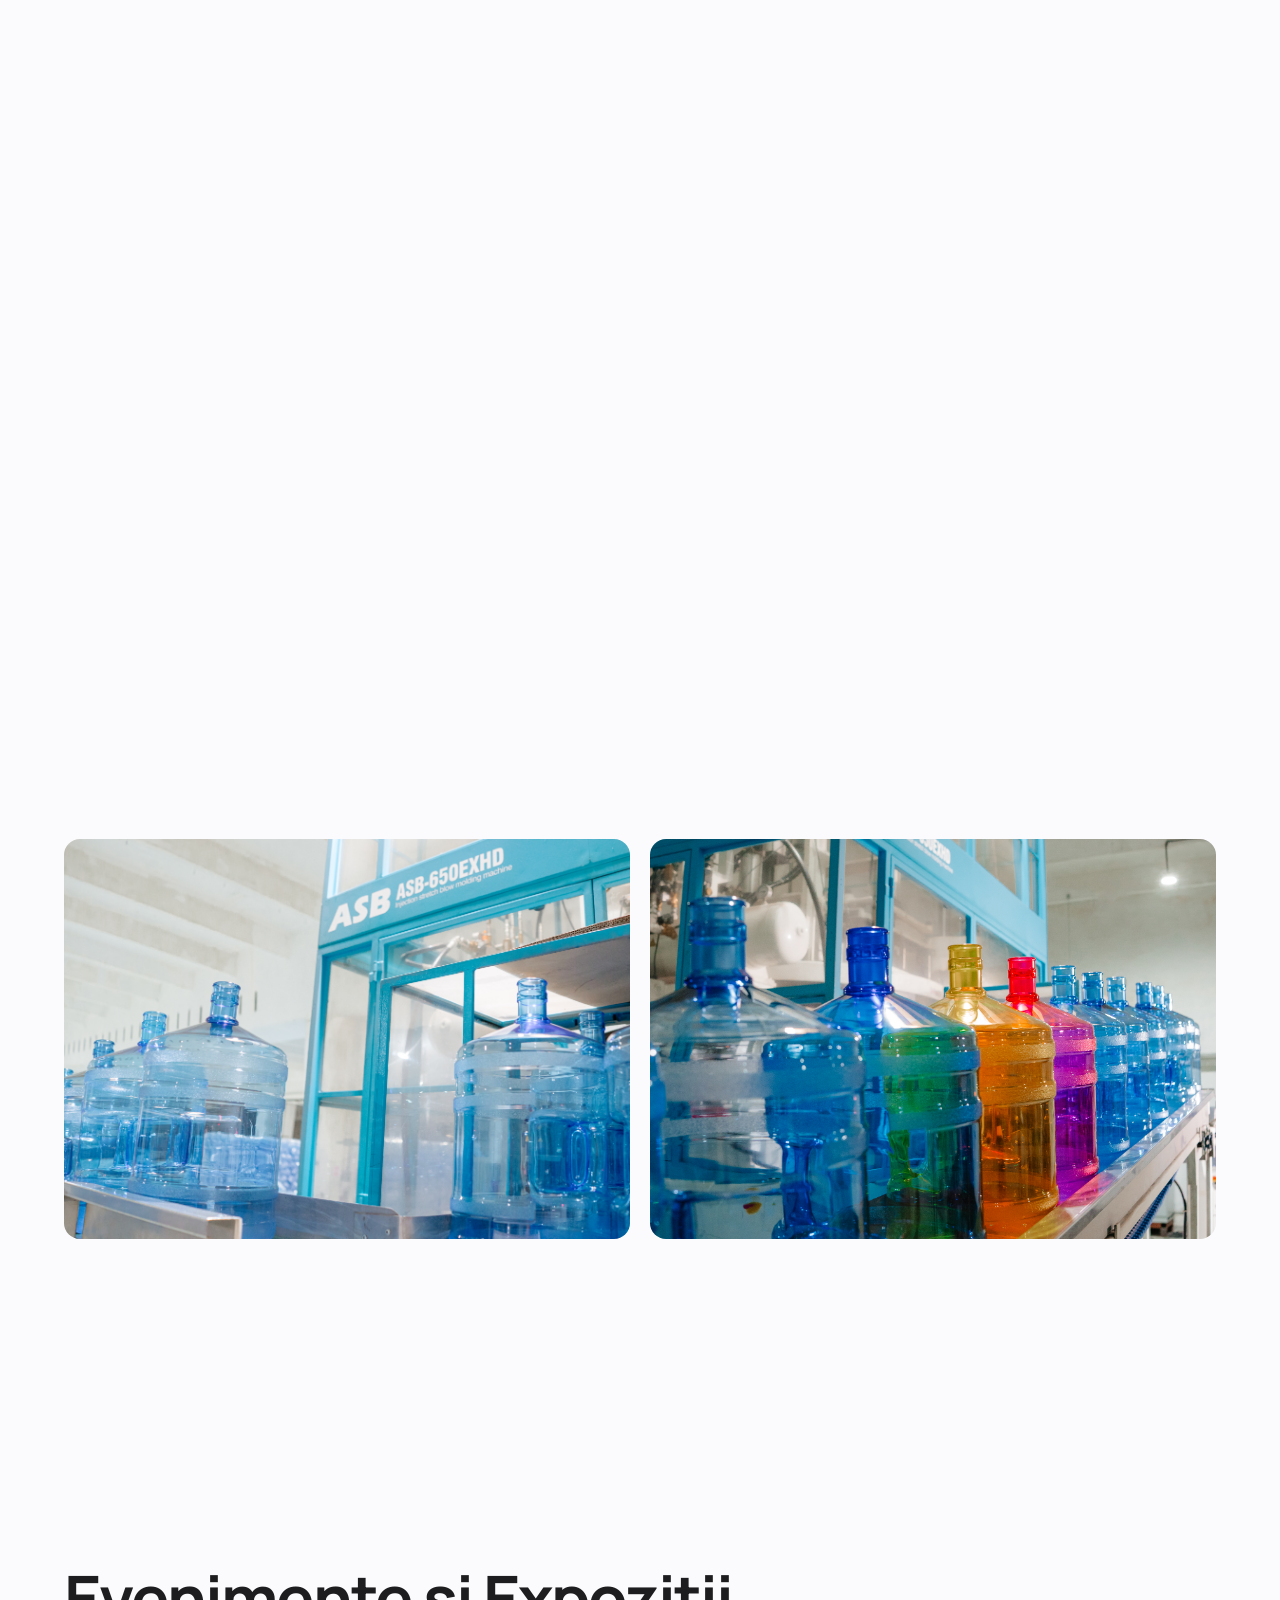
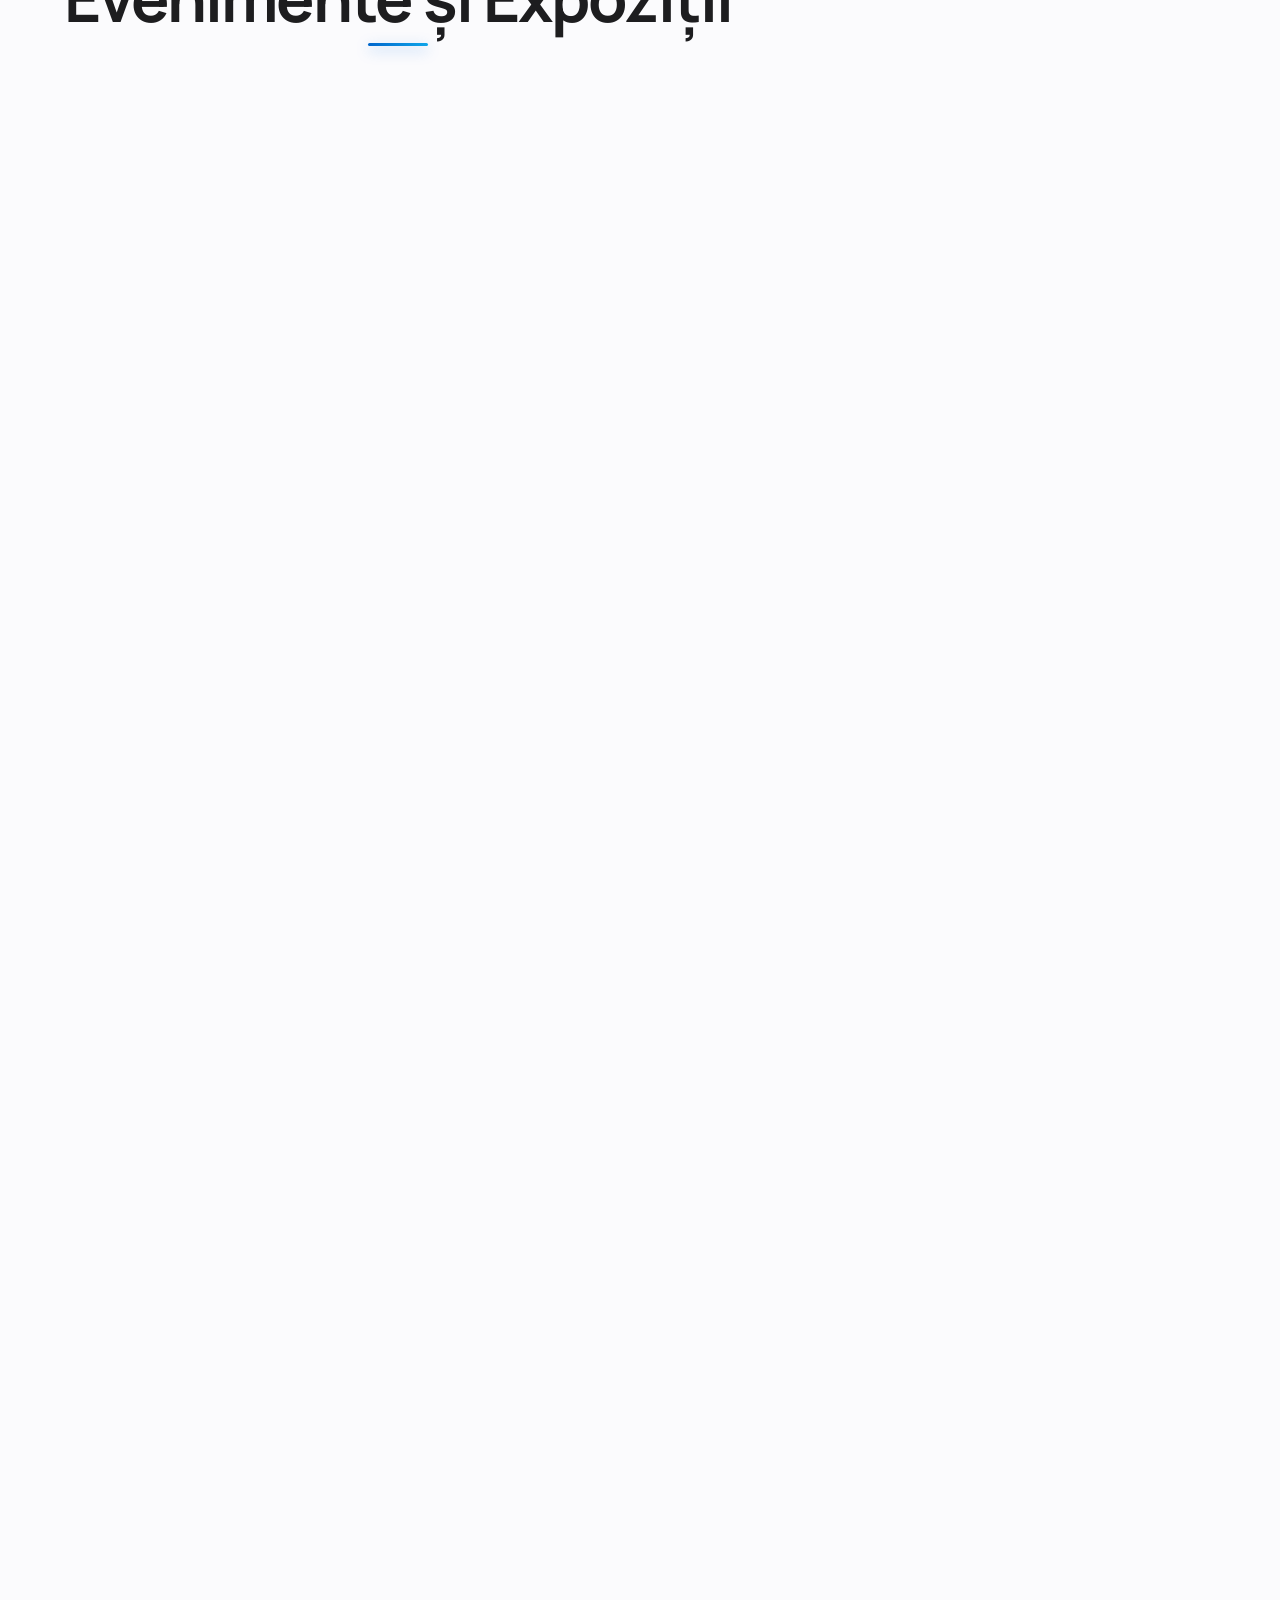
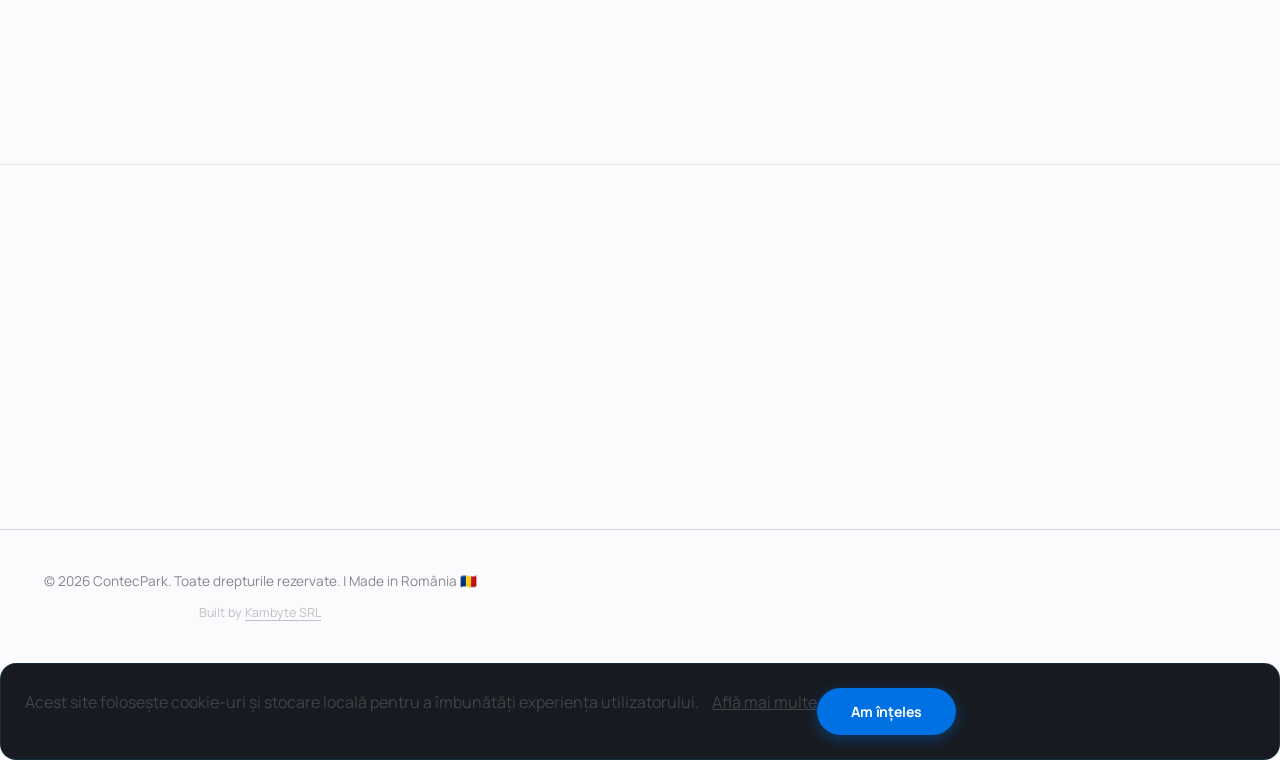
==== commit 764ffe66: "Update content, fix 360 scroll sequence, and improve UI proportions - Fix 360 hero scroll sectionTop" ====
--- a/index.html
+++ b/index.html
@@ -144,6 +144,10 @@
                 <img src="img/logo.png" alt="ContecPark Logo" class="footer-logo-img" style="height: 32px; margin-bottom: 15px;">
                 <p class="footer-desc" data-i18n="footer_desc">Producător român de bidoane și capace pentru apă
                     de 19 litri.</p>
+                <div style="margin-top: 20px;">
+                    <p style="font-size: 0.72rem; color: var(--text-muted); margin-bottom: 8px; text-transform: uppercase; letter-spacing: 0.08em;">Member of</p>
+                    <img src="img/weLogo.png" alt="Watercoolers Europe" style="height: 36px; width: auto; opacity: 0.8; filter: grayscale(0.2);">
+                </div>
             </div>
             <div class="footer-col" data-animate style="transition-delay: 0.1s">
                 <h4 data-i18n="footer_nav">Navigare</h4>
--- a/styles.css
+++ b/styles.css
@@ -747,6 +747,15 @@
     justify-content: flex-start;
 }
 
+.product-card > .badge-b2b:first-child {
+    position: absolute;
+    top: 20px;
+    left: 50%;
+    transform: translateX(-50%);
+    z-index: 10;
+    white-space: nowrap;
+}
+
 .product-card::after, .product-card::before {
     content: '';
     position: absolute;
@@ -794,10 +803,15 @@
 }
 
 .product-img img {
-    max-height: 100%;
-    max-width: 100%;
+    height: 200px;
+    width: 200px;
     object-fit: contain;
     transition: transform 0.5s cubic-bezier(0.34, 1.56, 0.64, 1);
+}
+
+.product-img img.tritan-card-img {
+    height: 250px;
+    width: 250px;
 }
 
 .product-card:hover .product-img img {
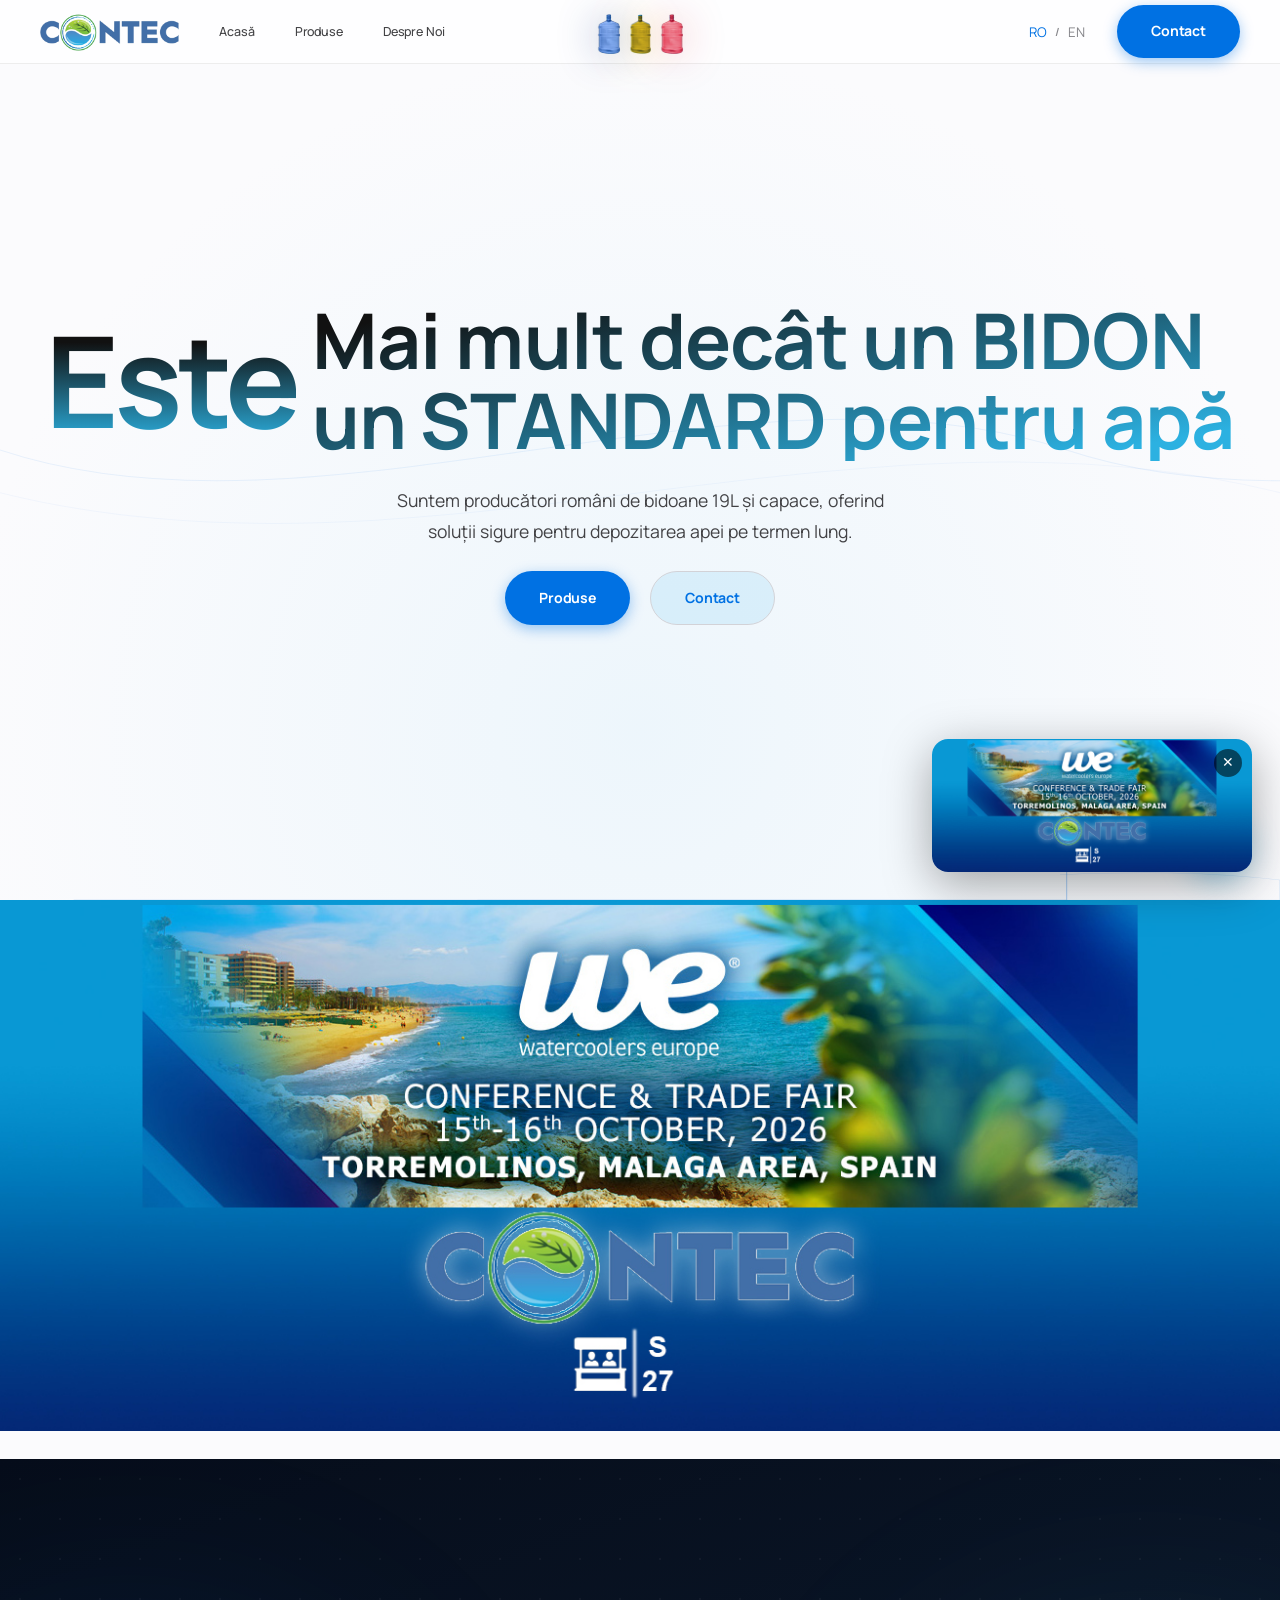
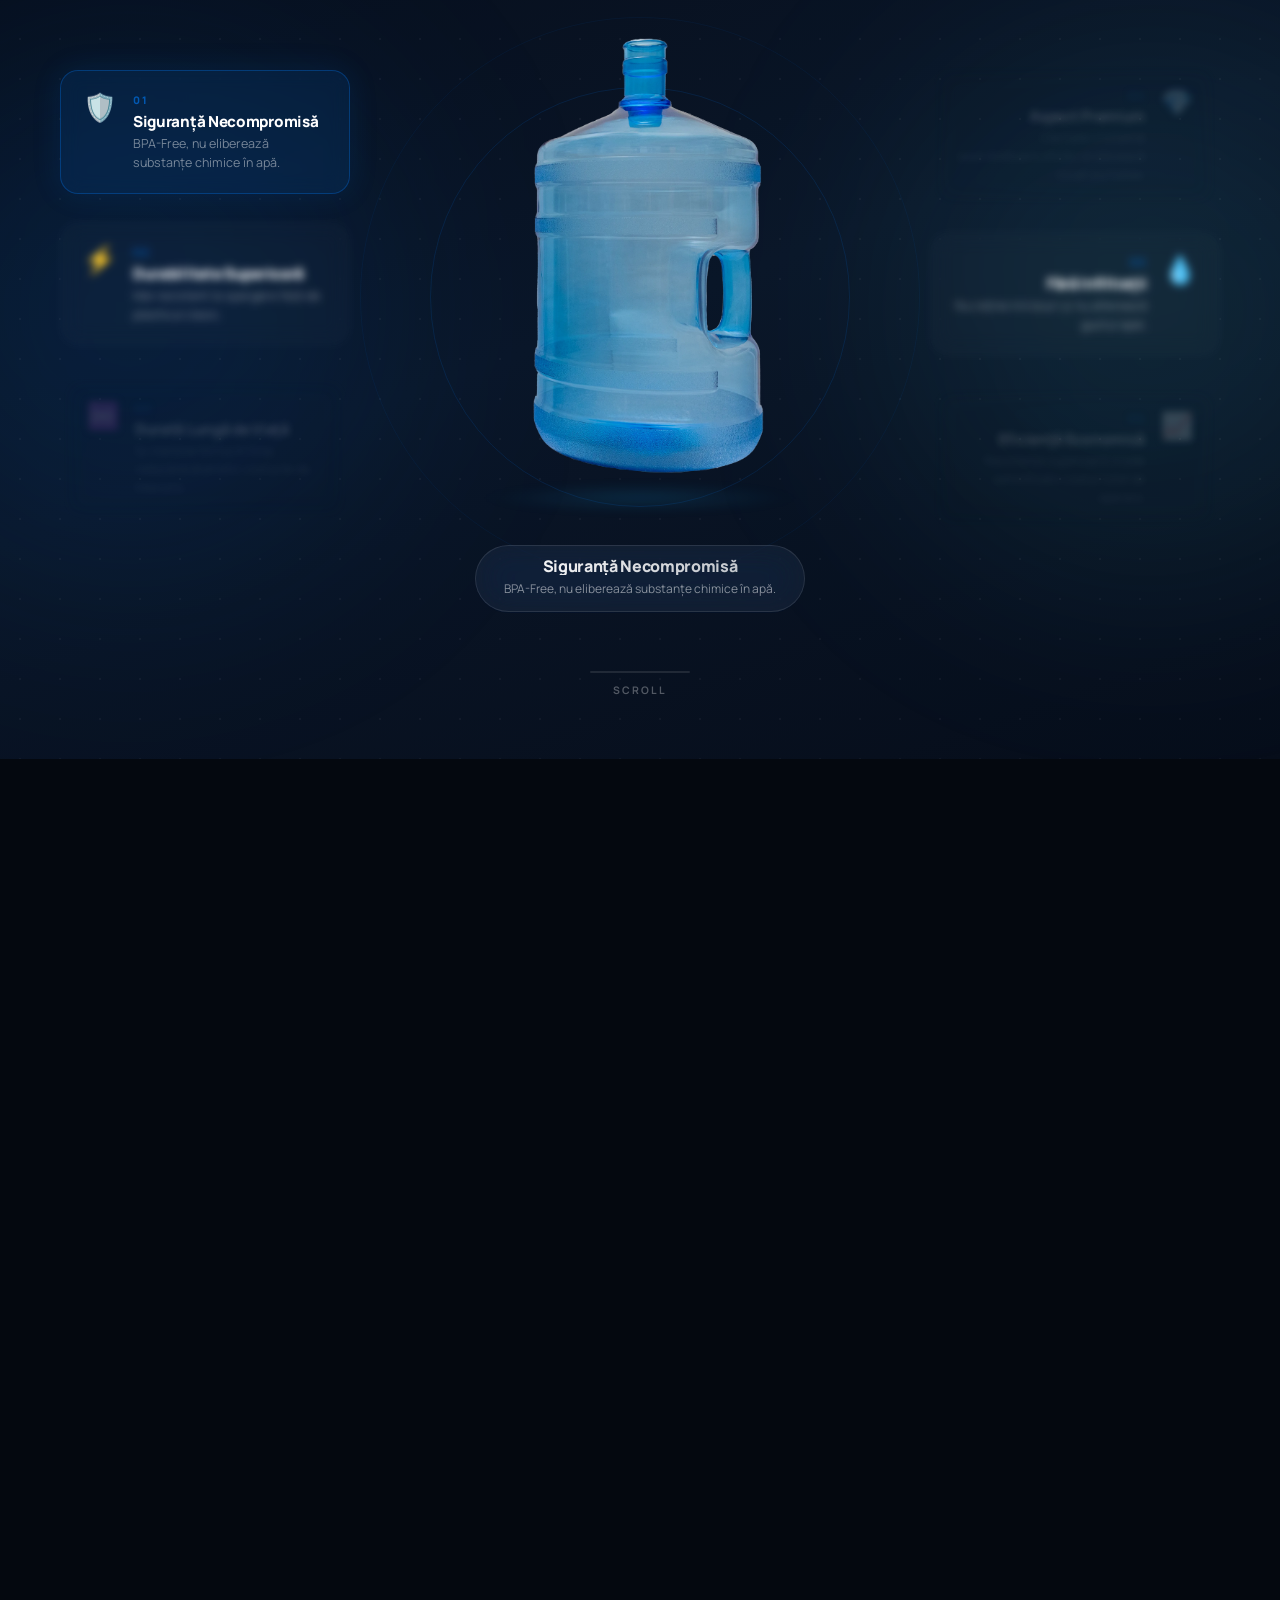
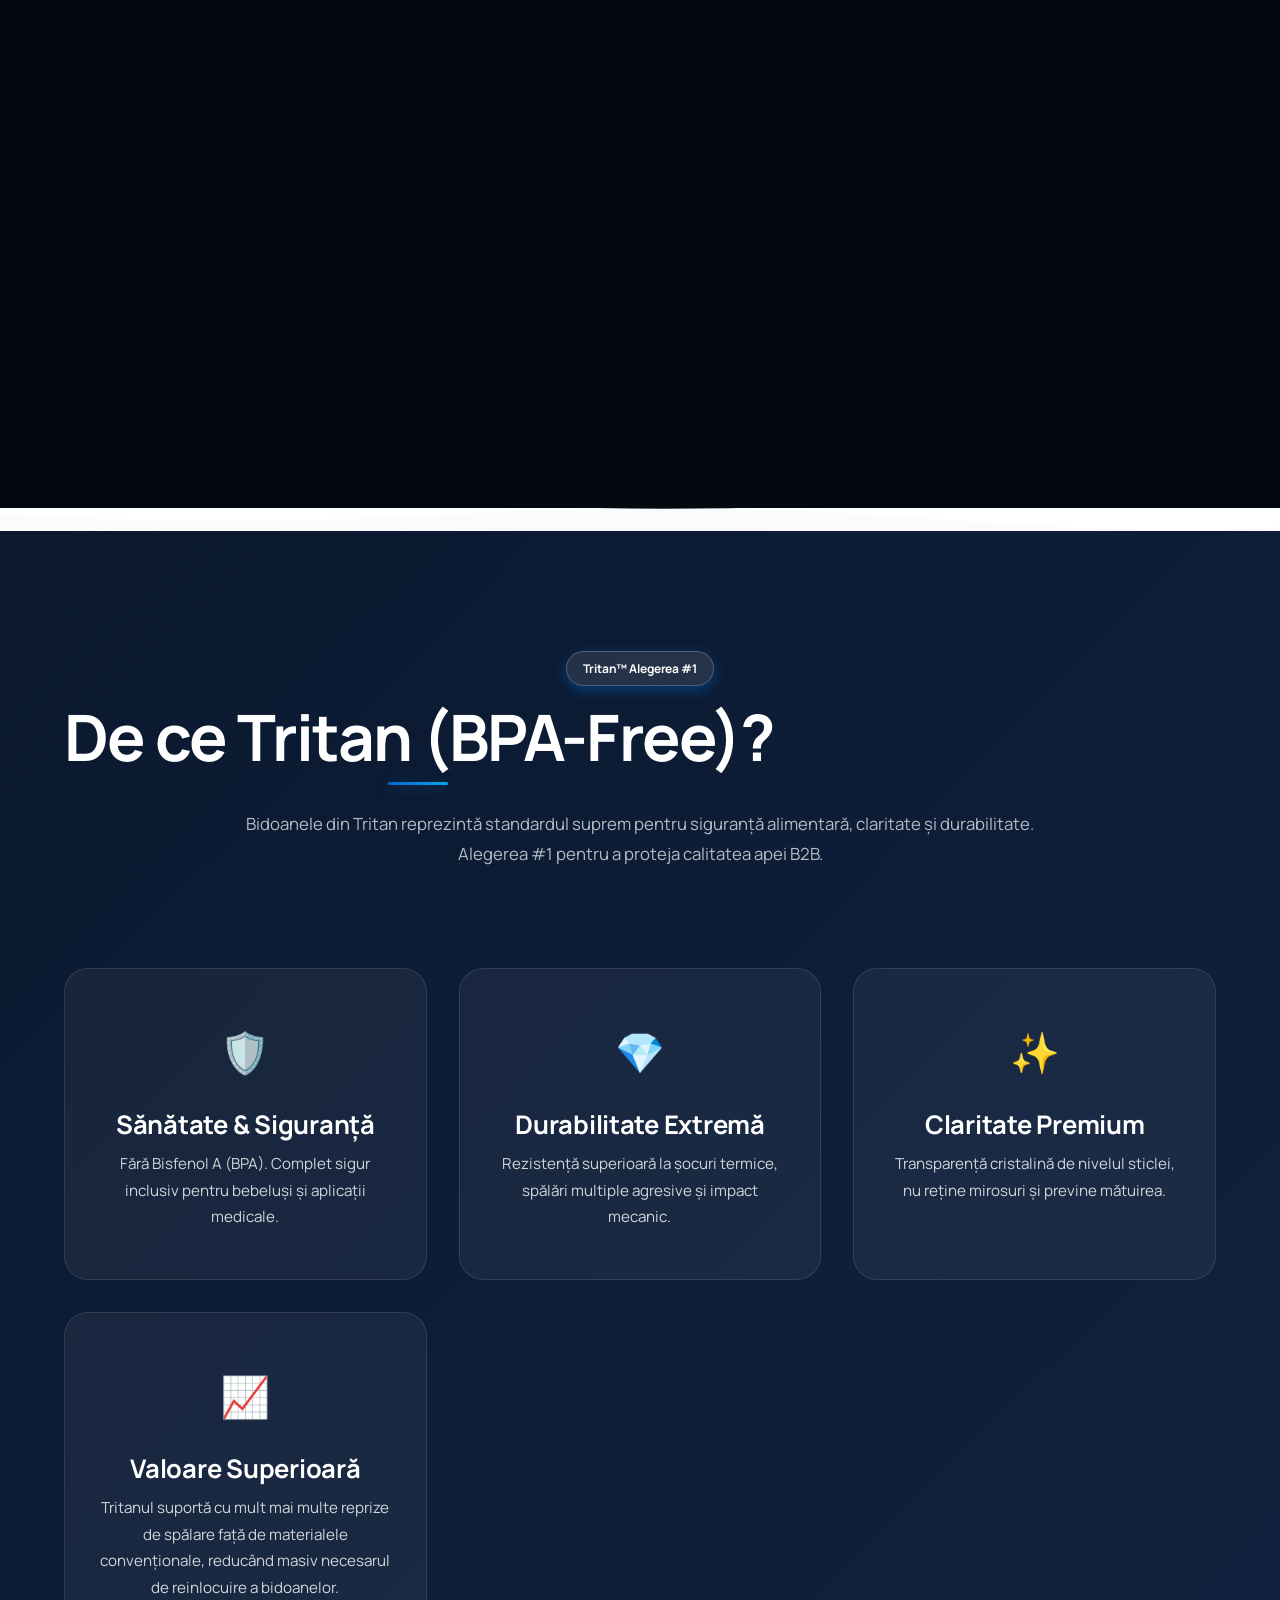
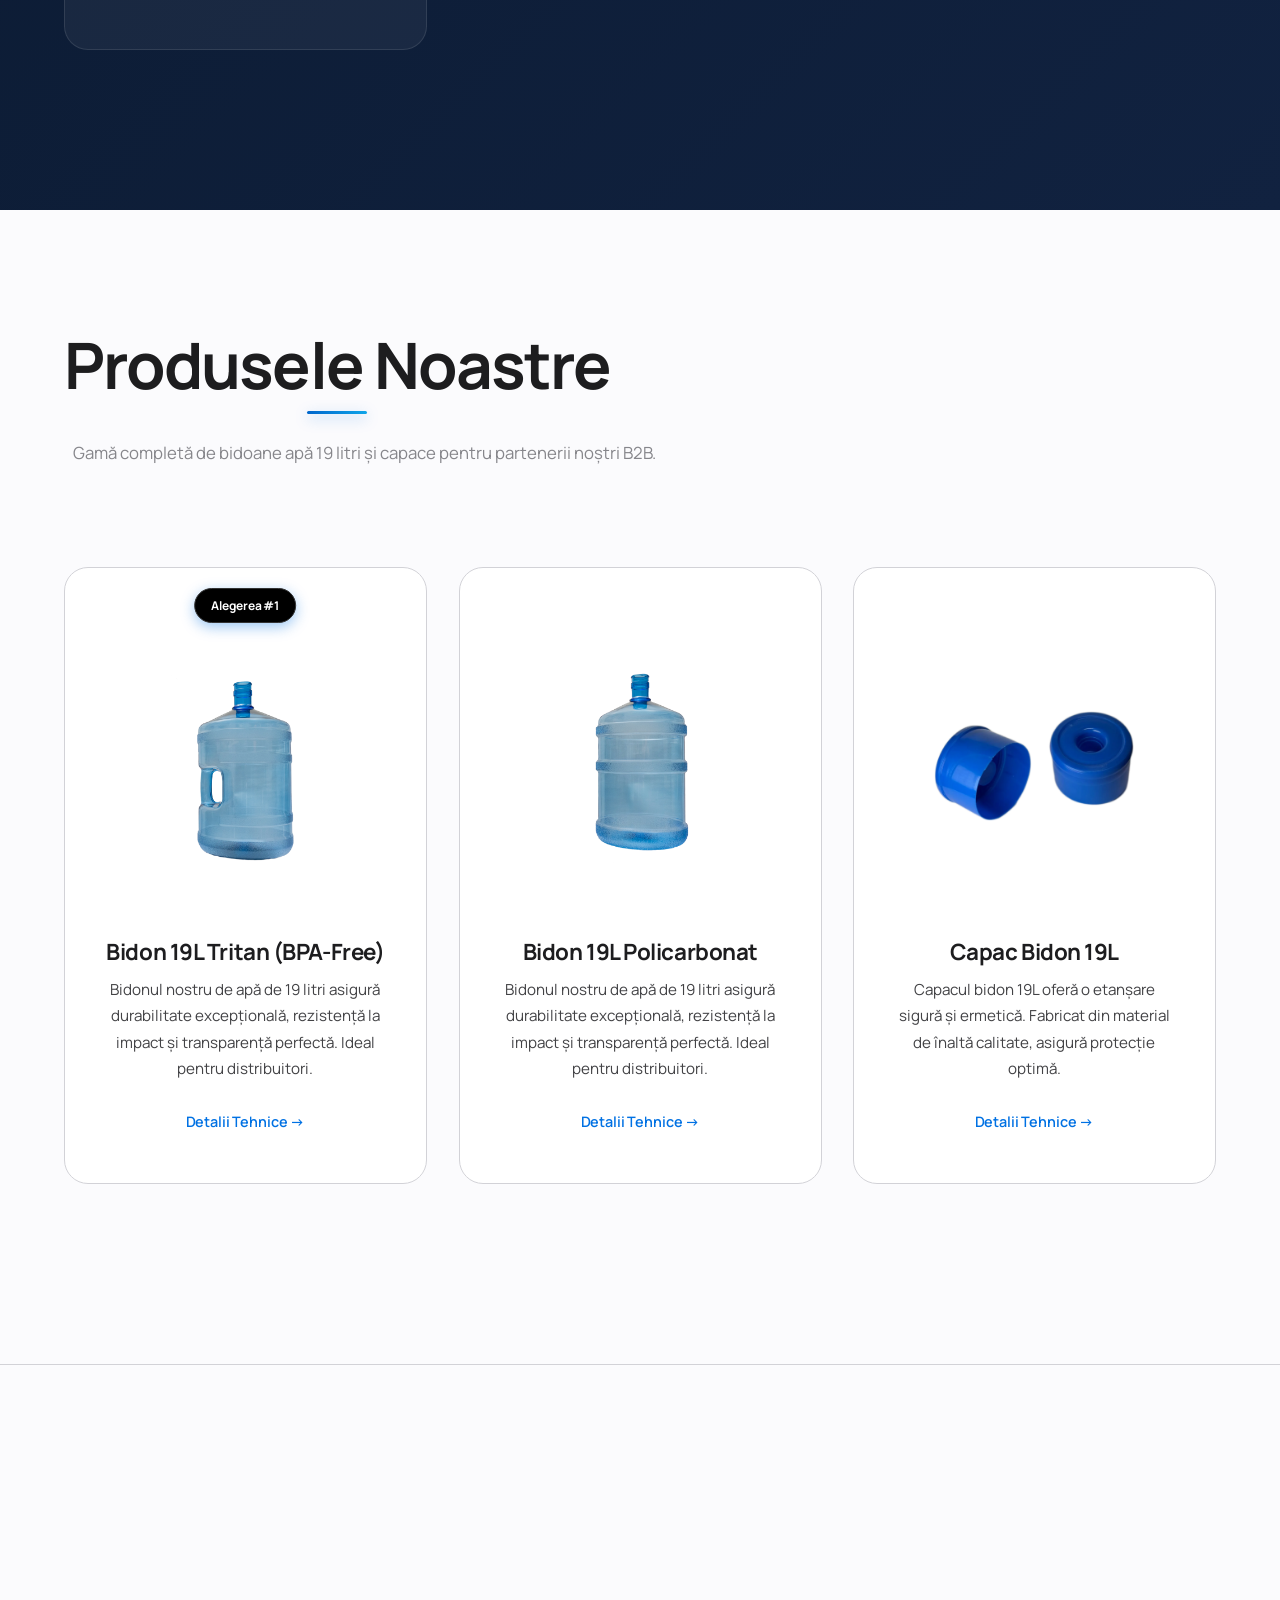
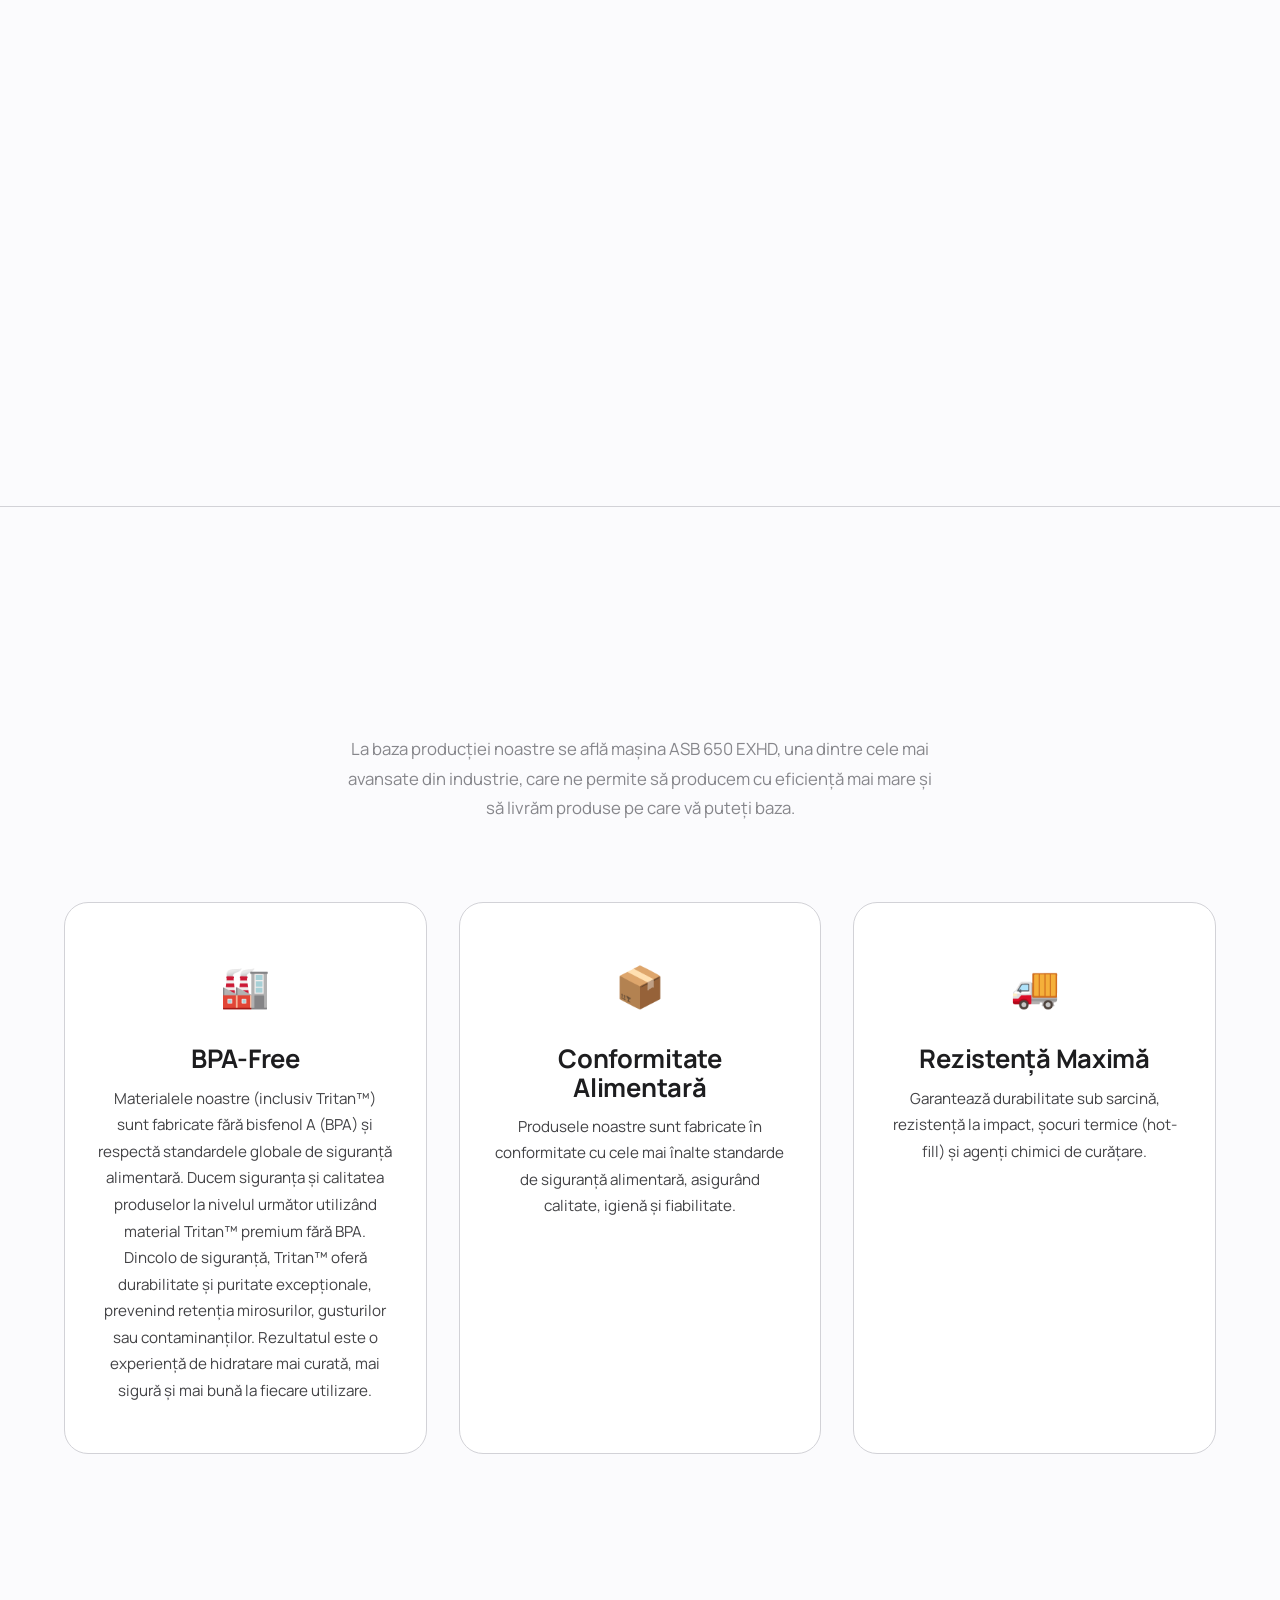
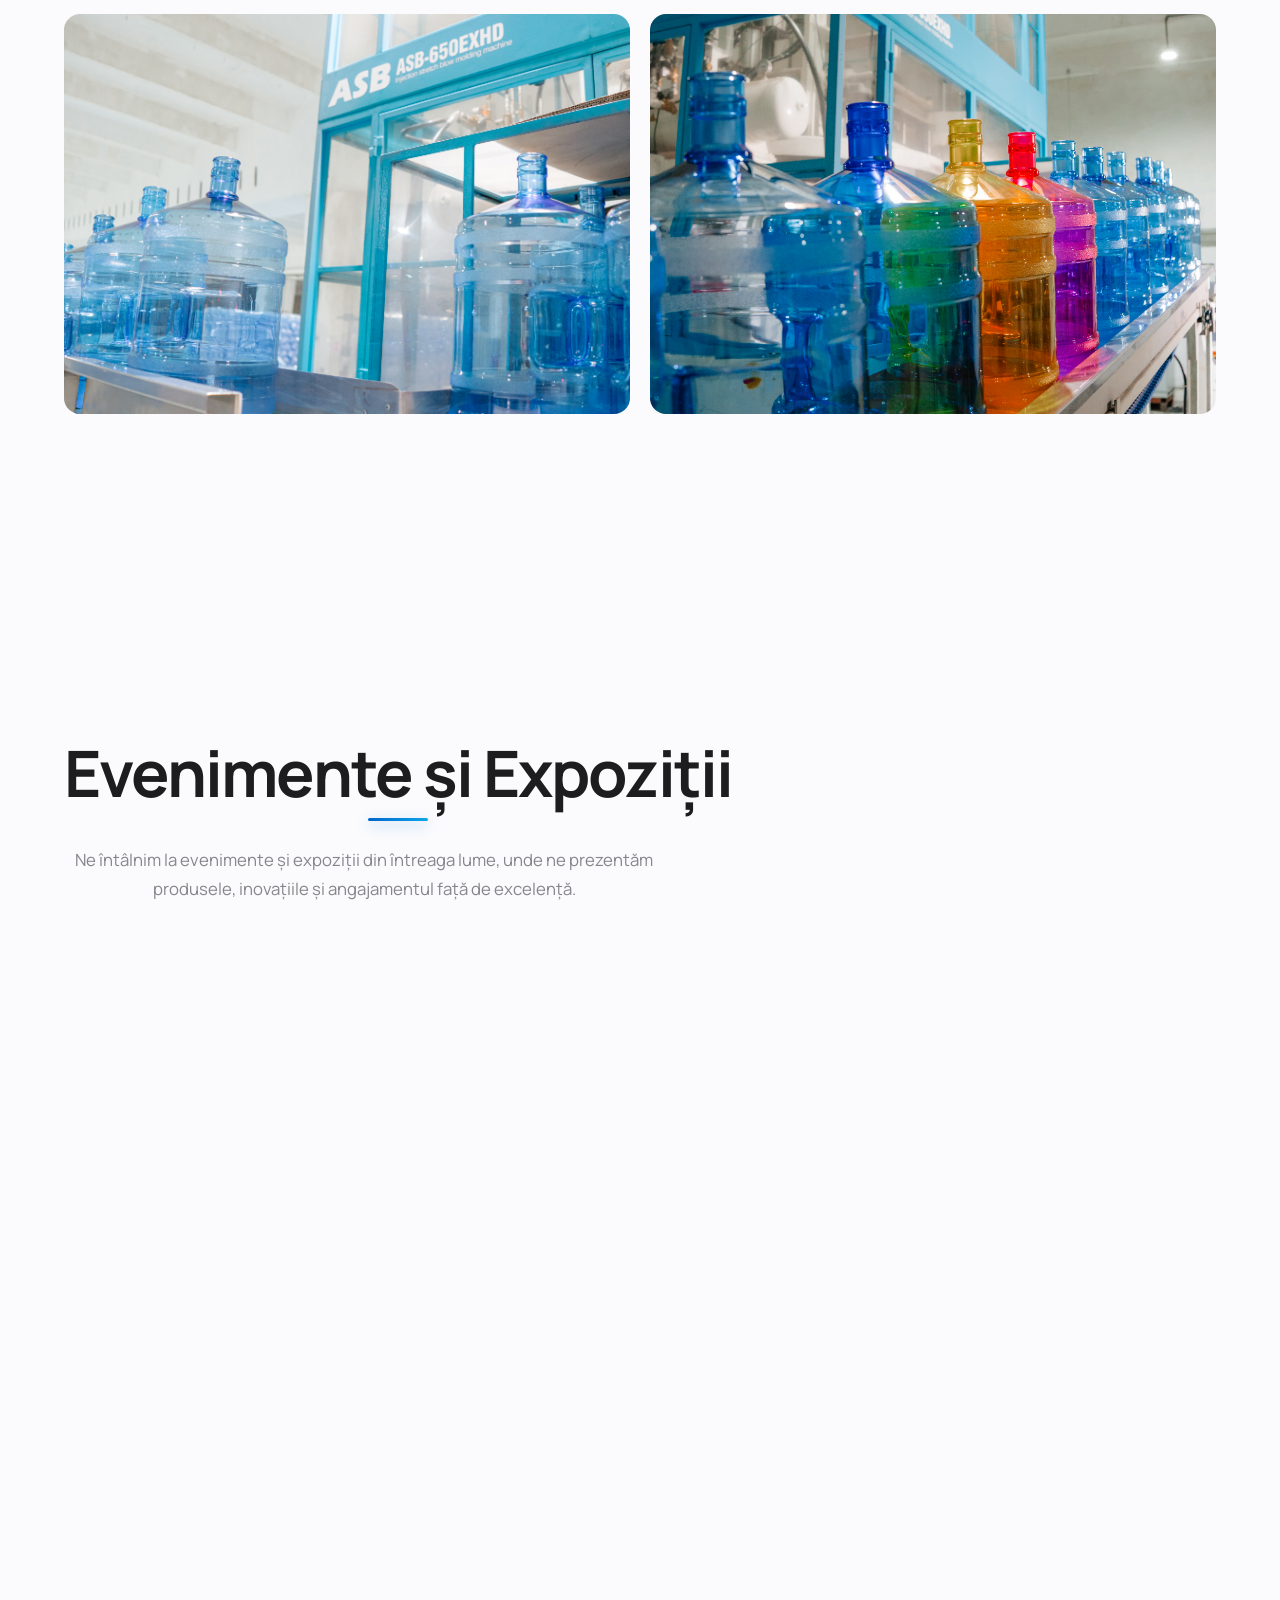
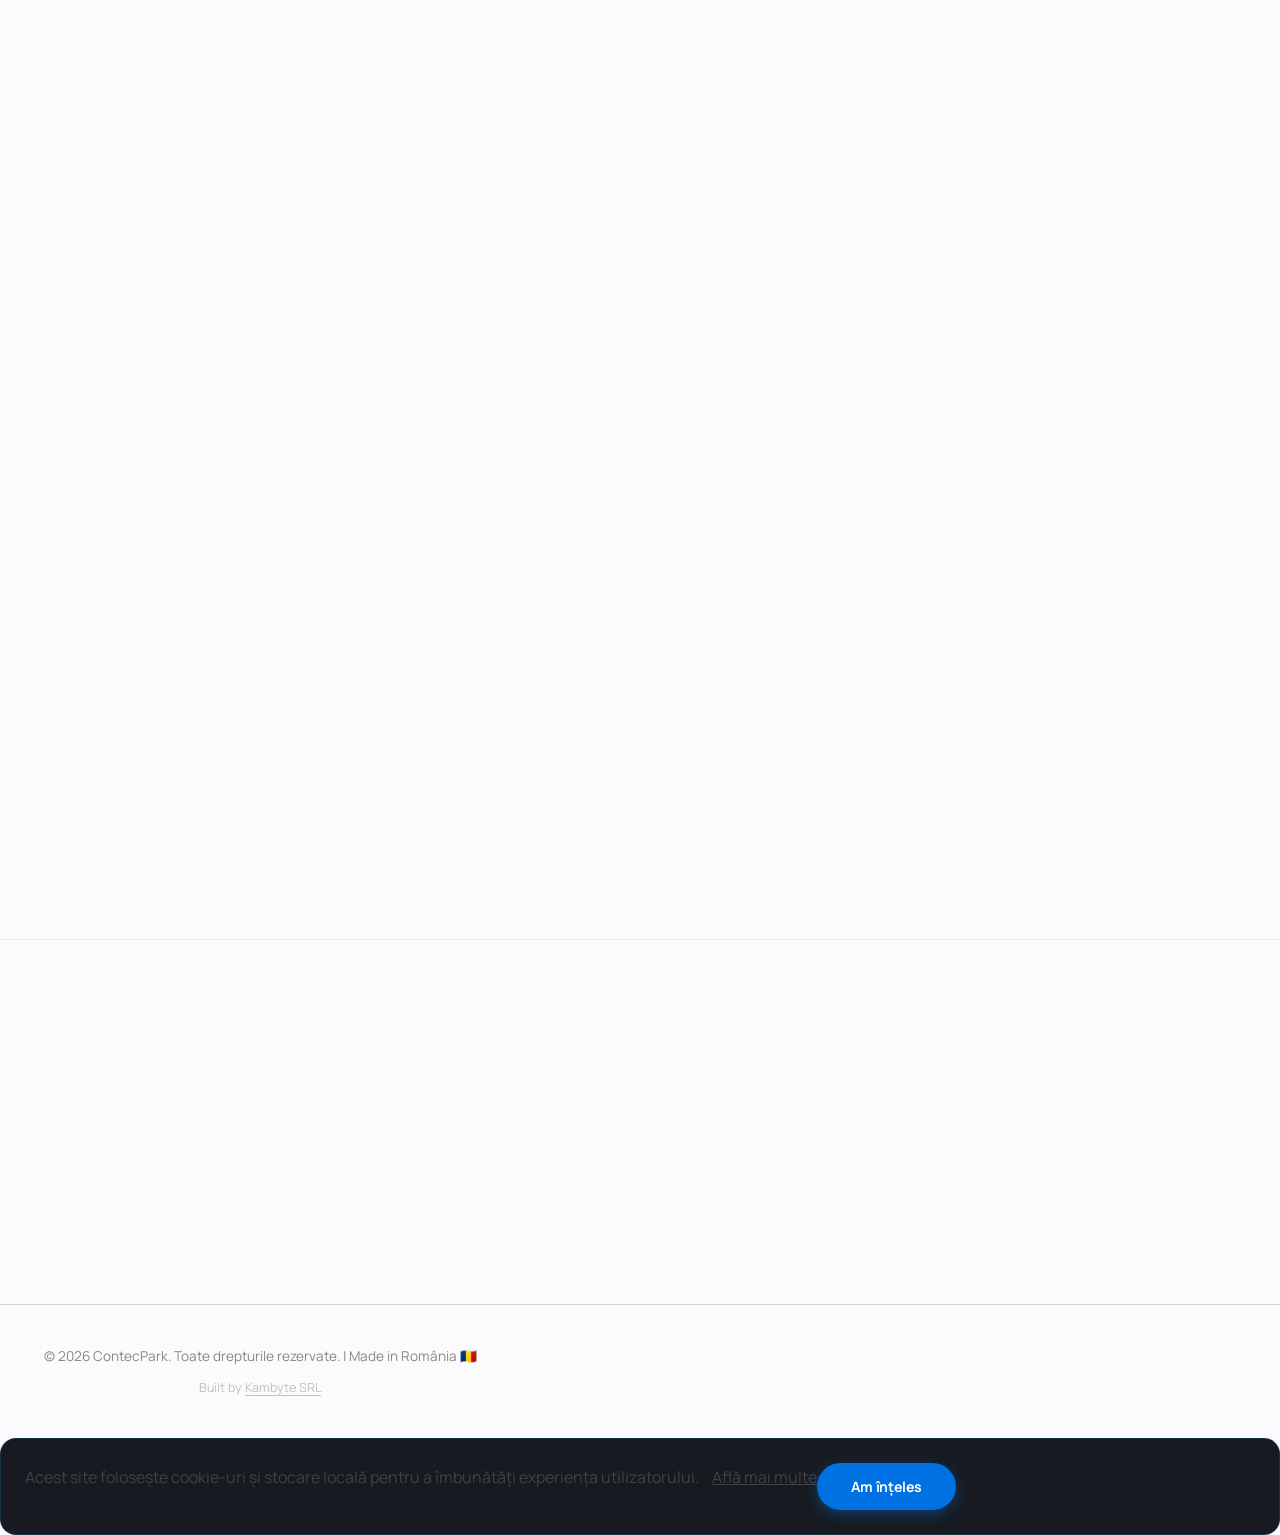
==== commit 8d692f79: "Add event popup for webanner.jpeg in bottom-right corner" ====
--- a/index.html
+++ b/index.html
@@ -196,6 +196,12 @@
         <button id="accept-cookies" class="cta-btn" data-i18n="cookie_accept">Am Înțeles</button>
     </div>
 
+    <!-- Event Popup -->
+    <div id="event-popup" class="event-popup">
+        <button class="event-popup-close" onclick="document.getElementById('event-popup').classList.add('dismissed')" aria-label="Kapat">✕</button>
+        <img src="img/webanner.jpeg" alt="WE Conference 2026">
+    </div>
+
     <script src="app.js?v=11" defer></script>
     <script src="animations.js?v=11" defer></script>
 </body>
--- a/styles.css
+++ b/styles.css
@@ -553,6 +553,48 @@
     background: radial-gradient(circle at center, rgba(14,165,233,0.06) 0%, var(--bg-main) 70%);
 }
 
+/* Event Popup */
+.event-popup {
+    position: fixed;
+    bottom: 28px;
+    right: 28px;
+    z-index: 9999;
+    width: 320px;
+    border-radius: 16px;
+    overflow: hidden;
+    box-shadow: 0 12px 48px rgba(0,0,0,0.35);
+    animation: popupSlideIn 0.5s cubic-bezier(0.34,1.56,0.64,1) 3.5s both;
+    pointer-events: auto;
+}
+.event-popup.dismissed { display: none; }
+.event-popup img { display: block; width: 100%; height: auto; }
+.event-popup-close {
+    position: absolute;
+    top: 10px;
+    right: 10px;
+    width: 28px;
+    height: 28px;
+    border-radius: 50%;
+    border: none;
+    background: rgba(0,0,0,0.55);
+    color: #fff;
+    font-size: 0.85rem;
+    cursor: pointer;
+    display: flex;
+    align-items: center;
+    justify-content: center;
+    line-height: 1;
+    transition: background 0.2s;
+}
+.event-popup-close:hover { background: rgba(0,0,0,0.8); }
+@keyframes popupSlideIn {
+    from { opacity: 0; transform: translateY(30px) scale(0.95); }
+    to   { opacity: 1; transform: translateY(0) scale(1); }
+}
+@media (max-width: 480px) {
+    .event-popup { width: calc(100vw - 32px); right: 16px; bottom: 80px; }
+}
+
 .hero-waves {
     position: absolute;
     bottom: 0;
@@ -1980,8 +2022,11 @@
     .header-cta { padding: 10px 16px; font-size: 0.82rem; }
     #header-right { gap: 8px; }
     .footer-inner { grid-template-columns: 1fr; }
-    .hero { padding: 120px 16px 60px; min-height: auto; }
-    .hero h1 { font-size: 2.2rem; }
+    .hero { padding: 120px 16px 60px; min-height: auto; overflow: hidden; }
+    .hero h1 { font-size: 0.85rem !important; flex-direction: row !important; align-items: center !important; justify-content: flex-start !important; gap: 0.15em !important; width: 100%; }
+    .hero h1 > span { font-size: 2.6rem !important; flex-shrink: 0; }
+    .hero h1 > div { flex: 1; min-width: 0; text-align: left; }
+    .hero h1 div span { white-space: normal !important; font-size: 1.45rem; display: block; line-height: 1.15; }
     .hero-sub { font-size: 0.95rem; margin-bottom: 32px; }
     .hero-btns { flex-direction: column; width: 100%; gap: 12px; margin-bottom: 30px; }
     .cta-btn { width: 100%; text-align: center; padding: 14px 24px; }
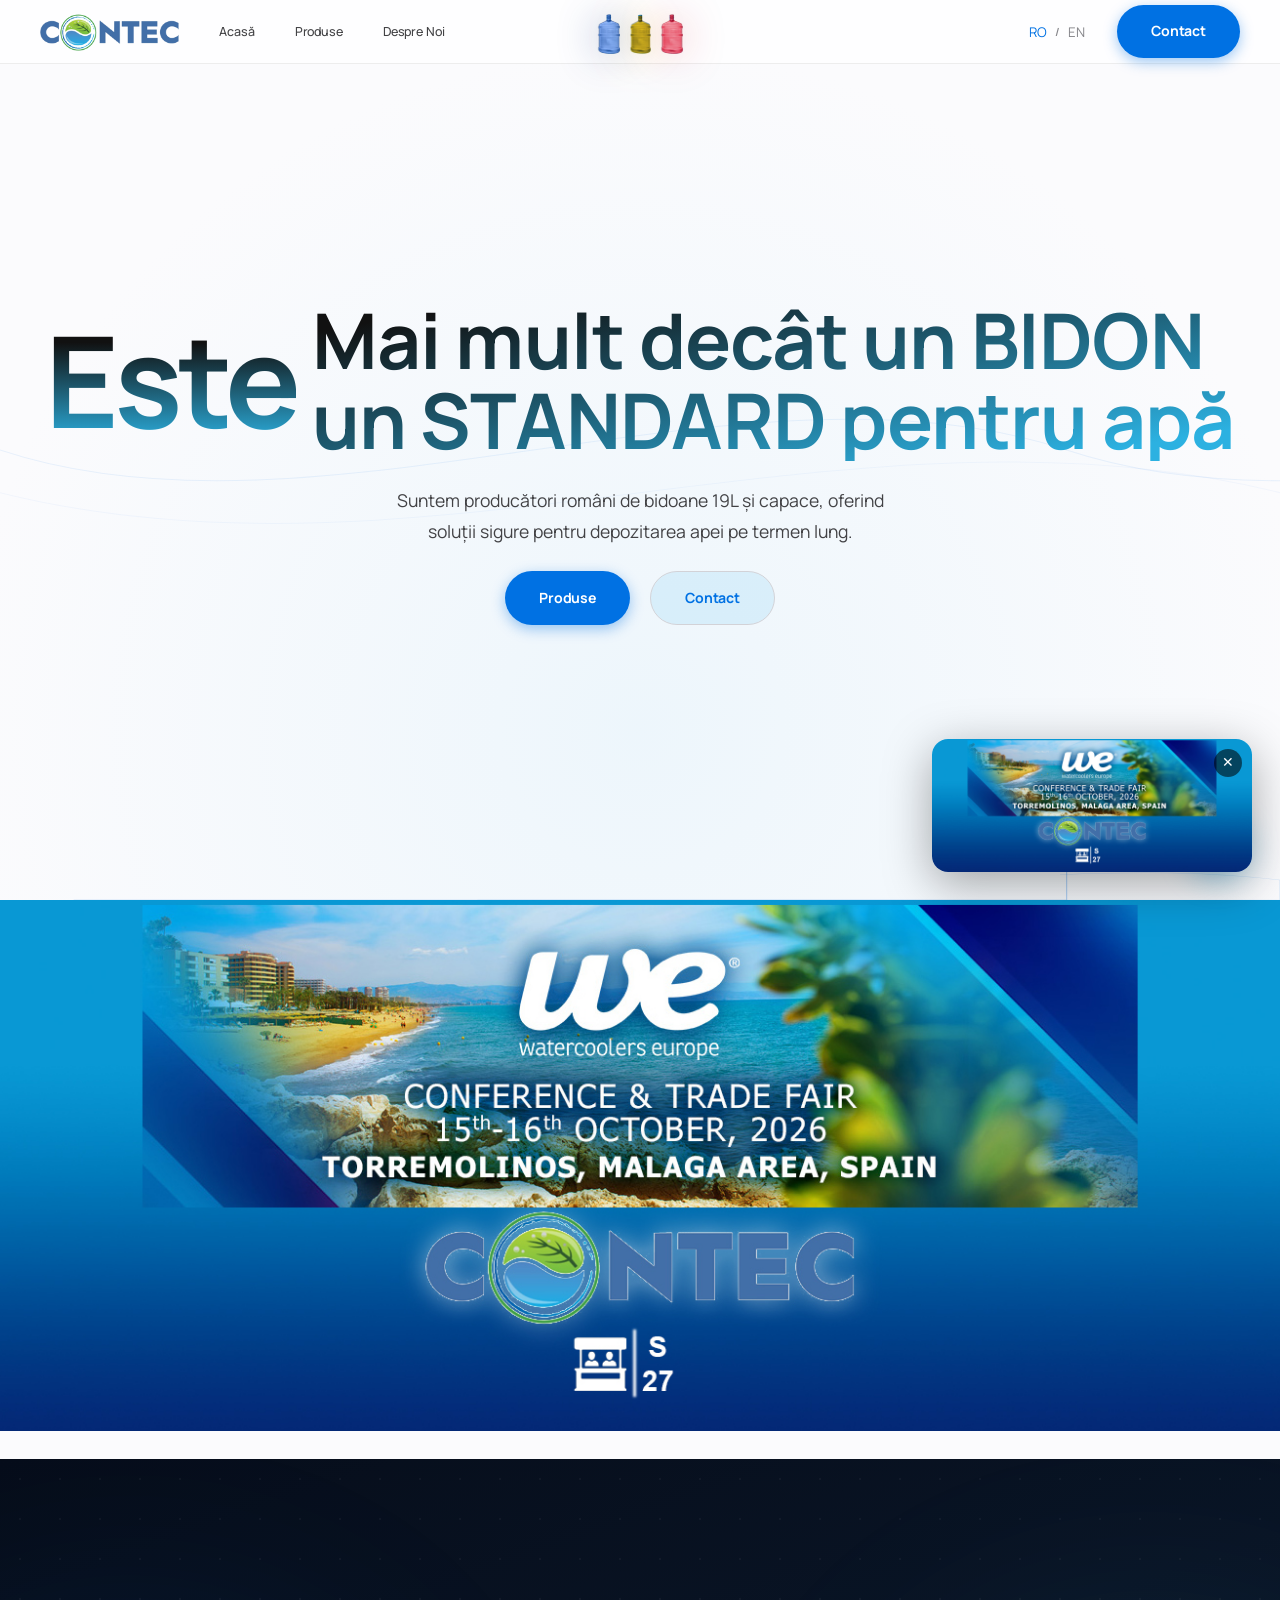
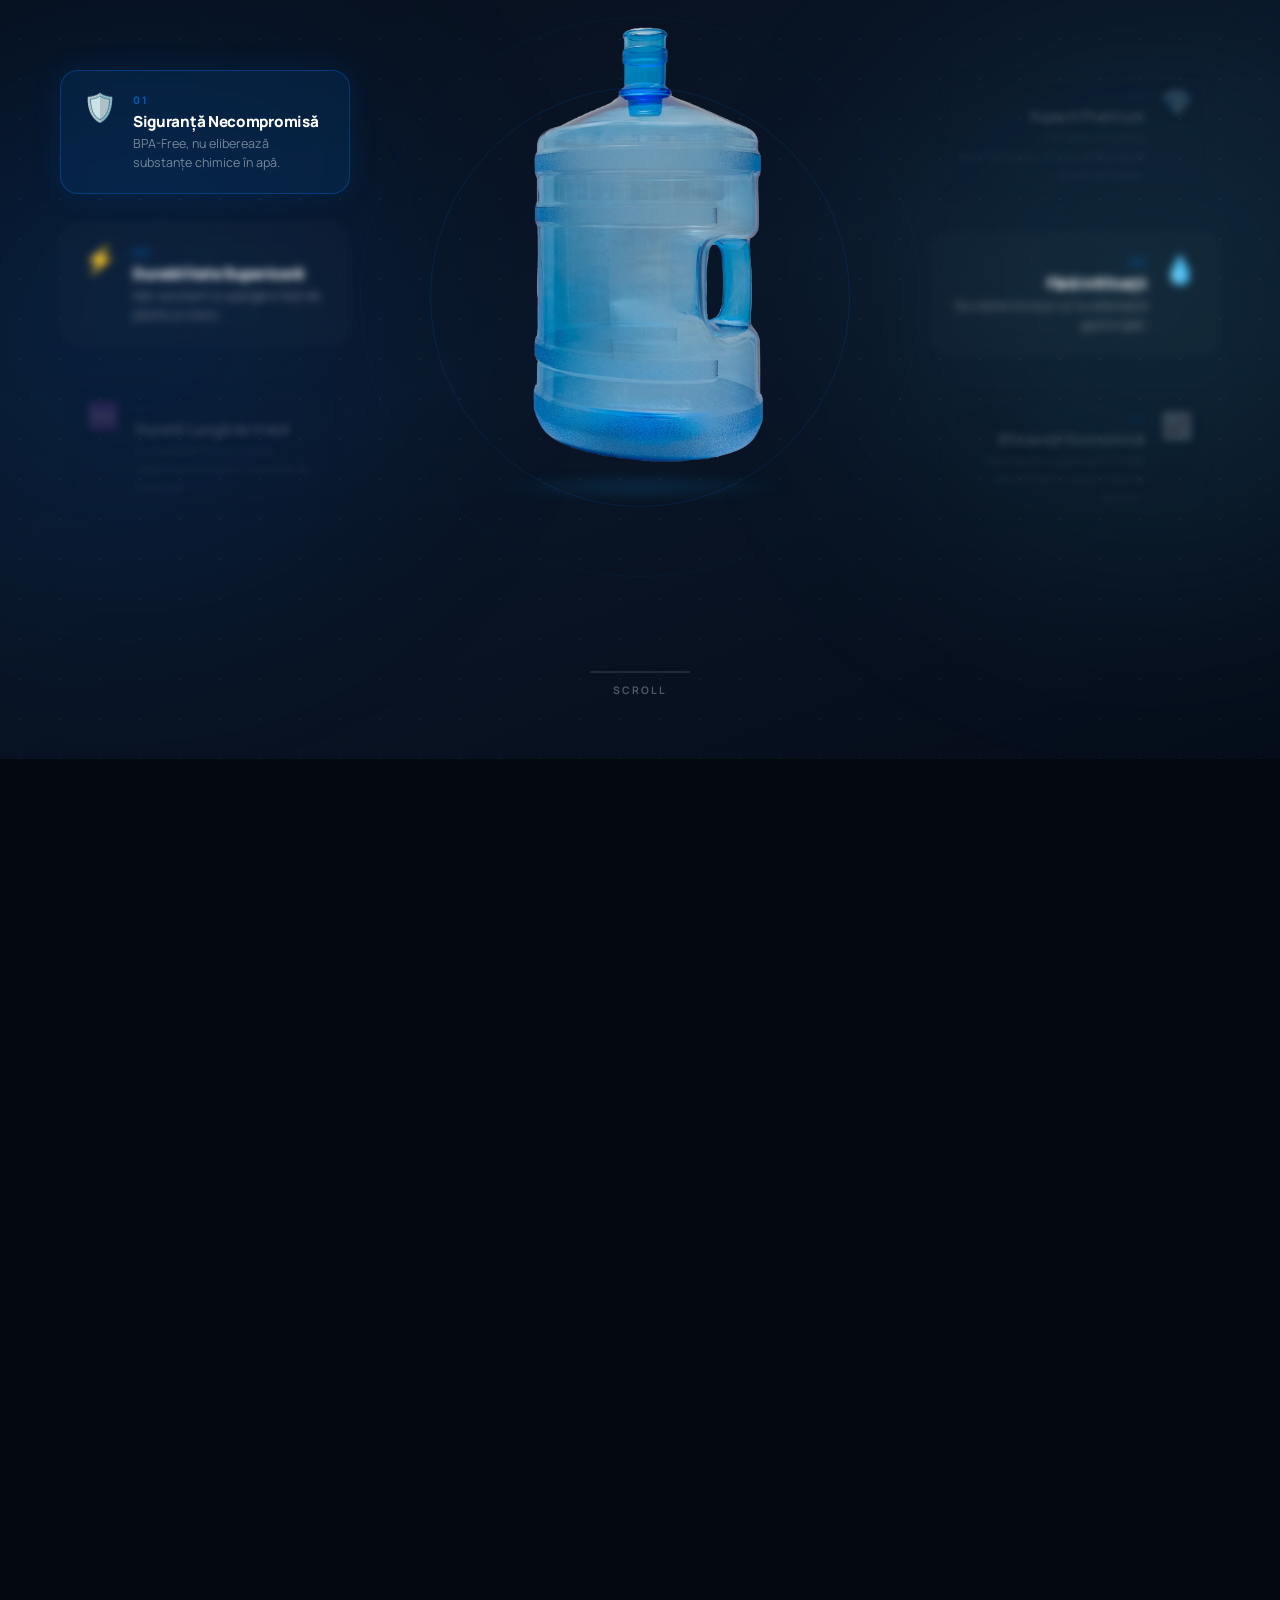
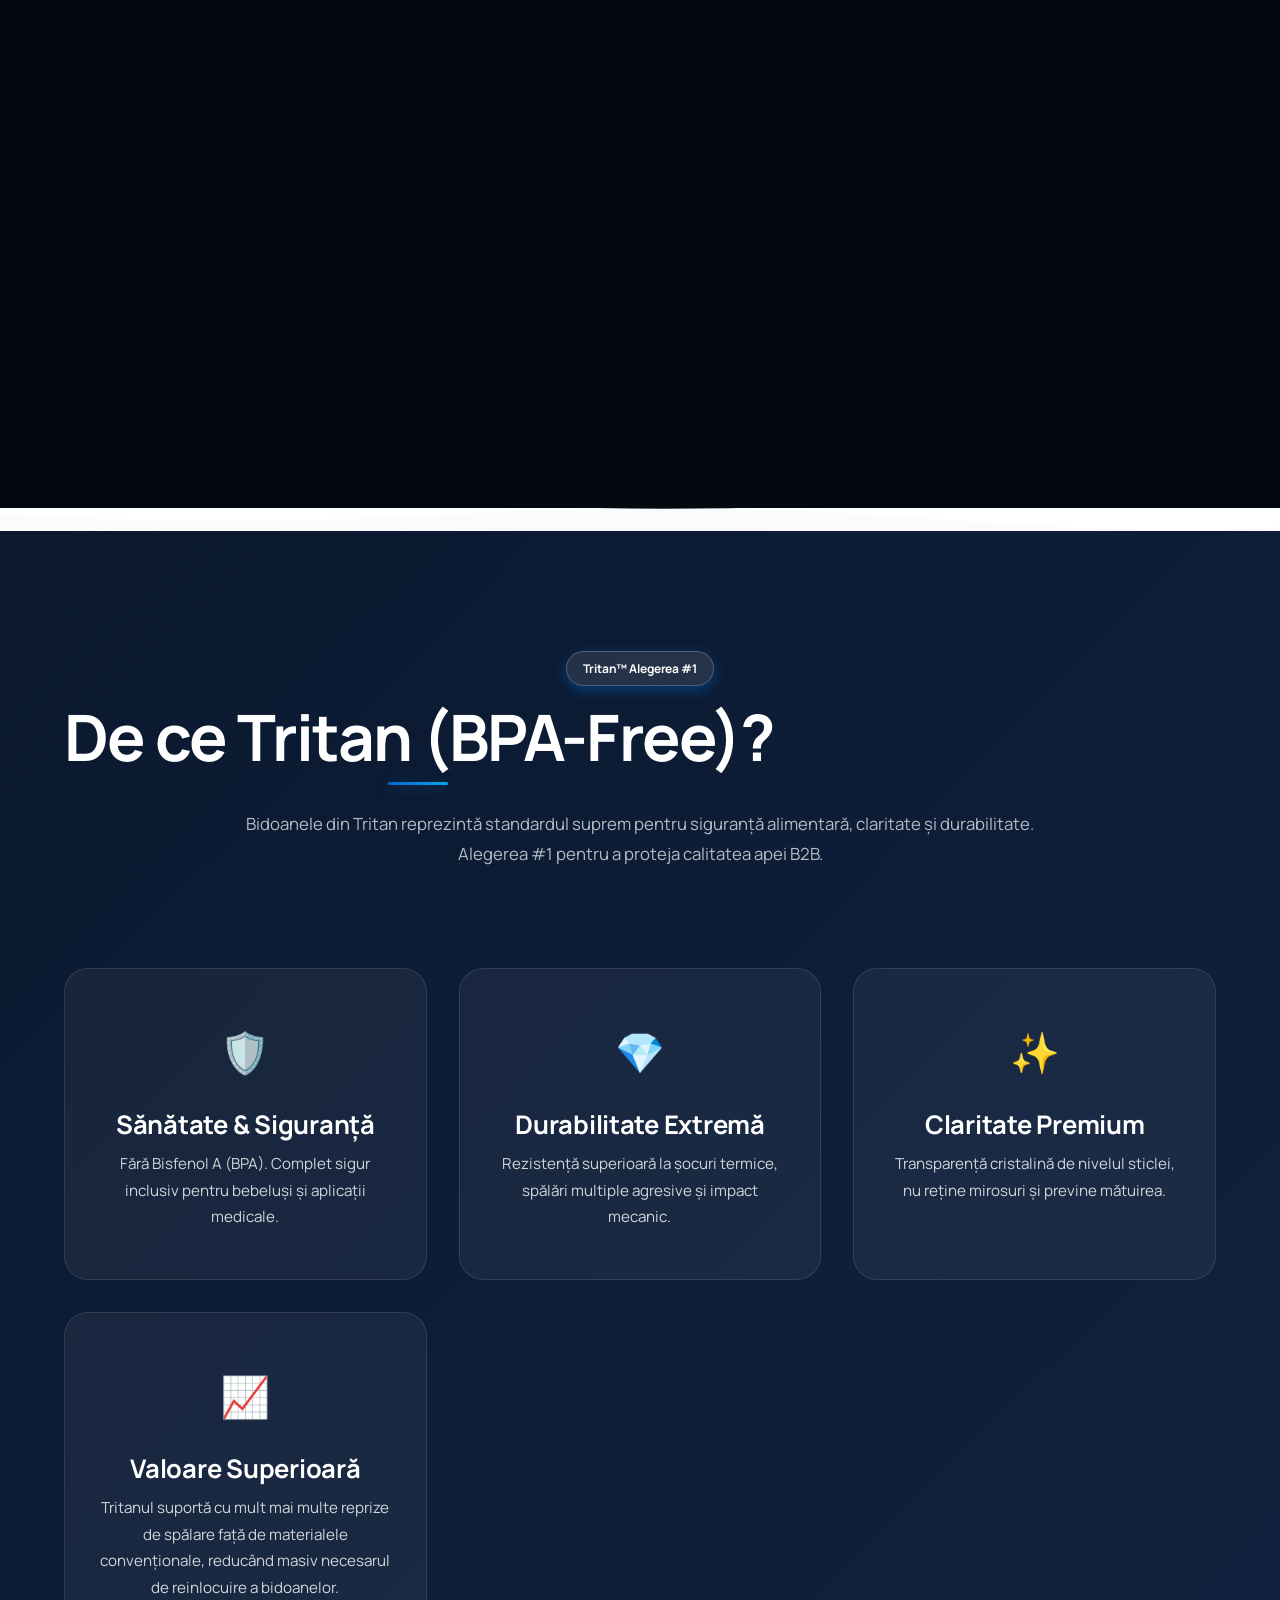
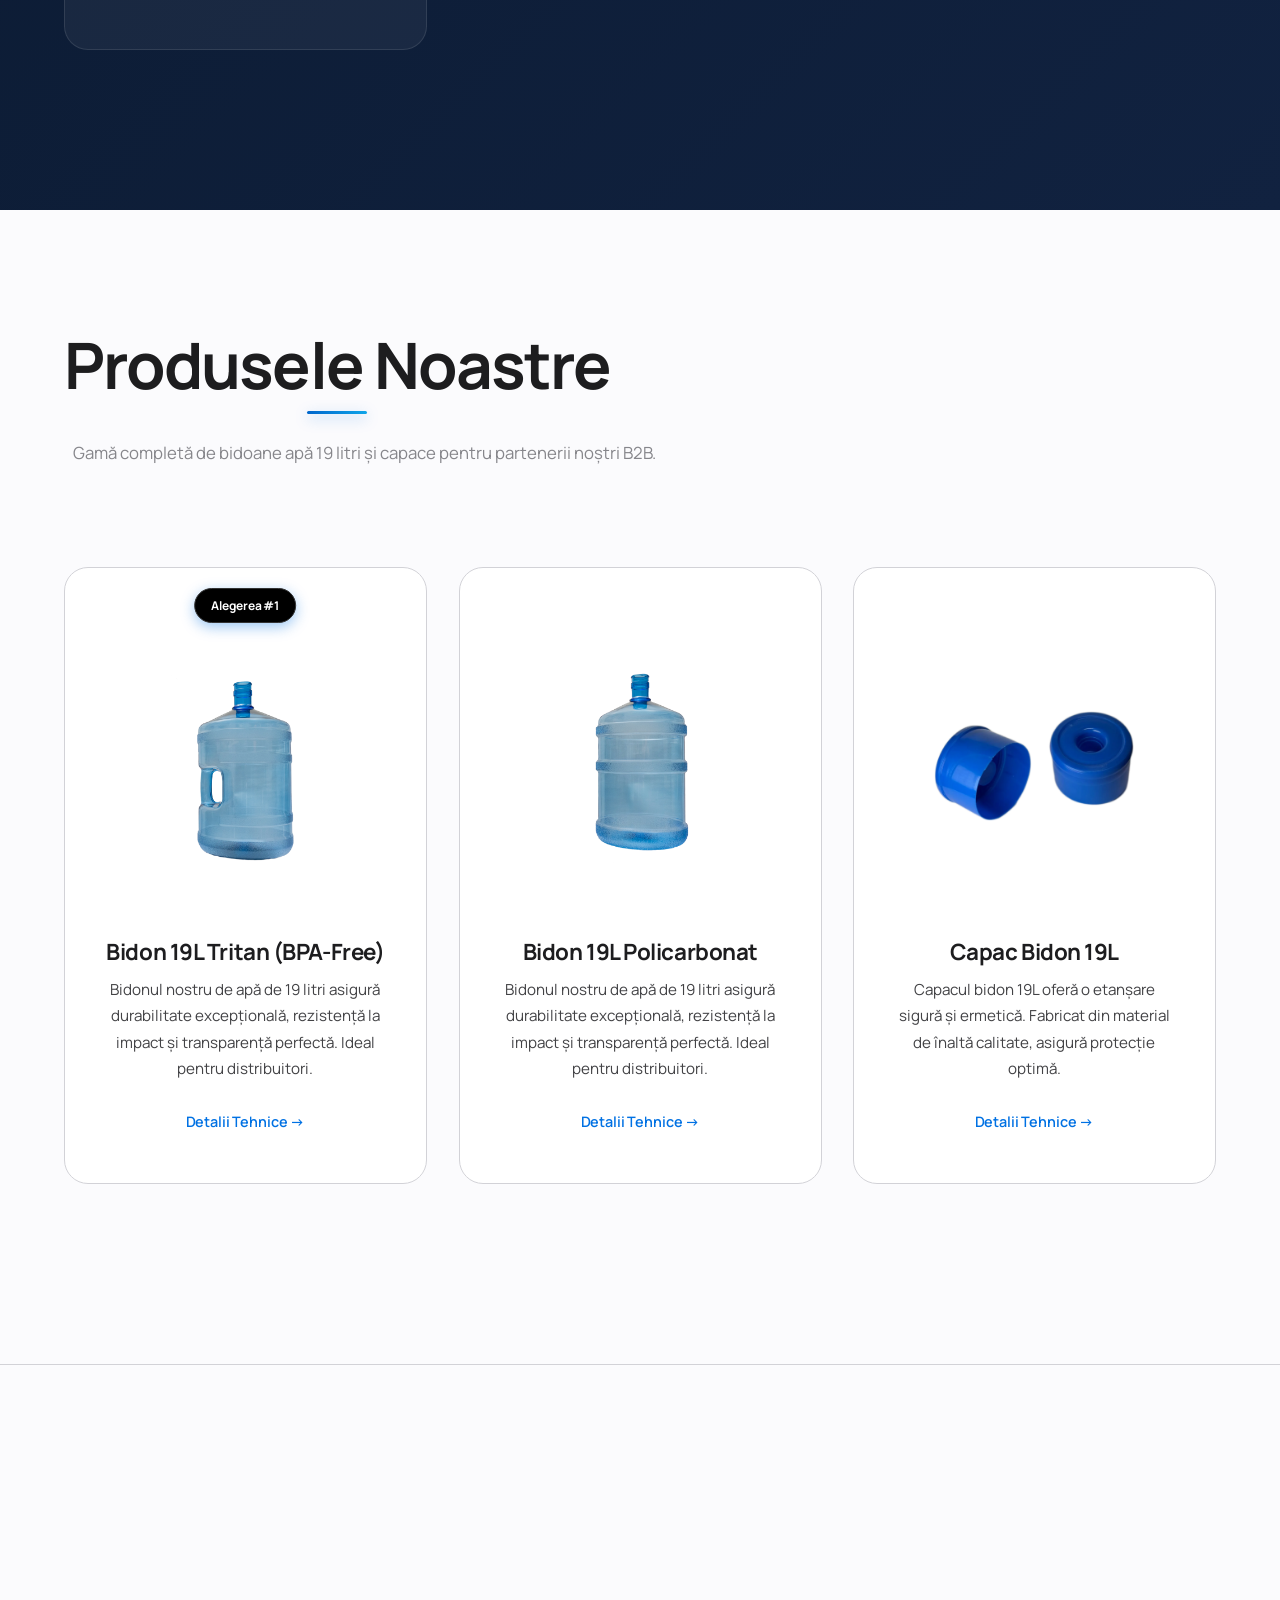
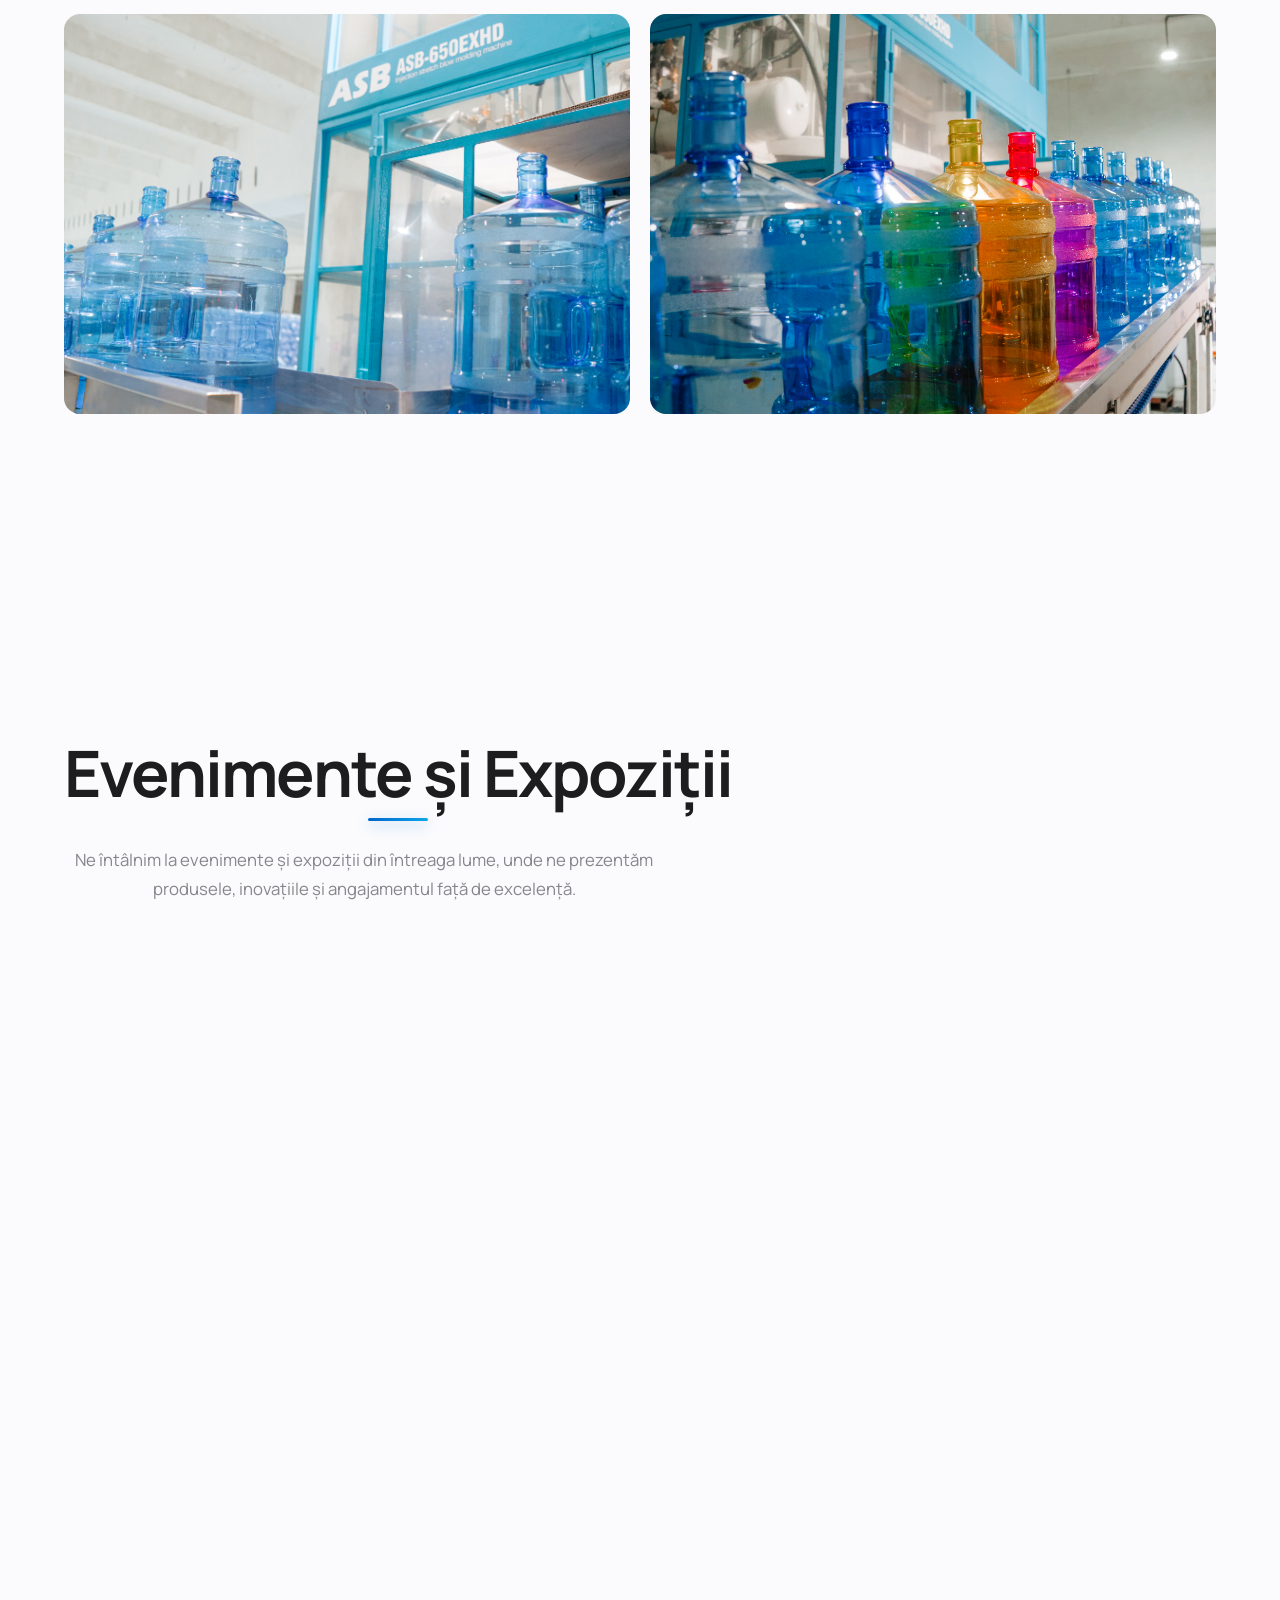
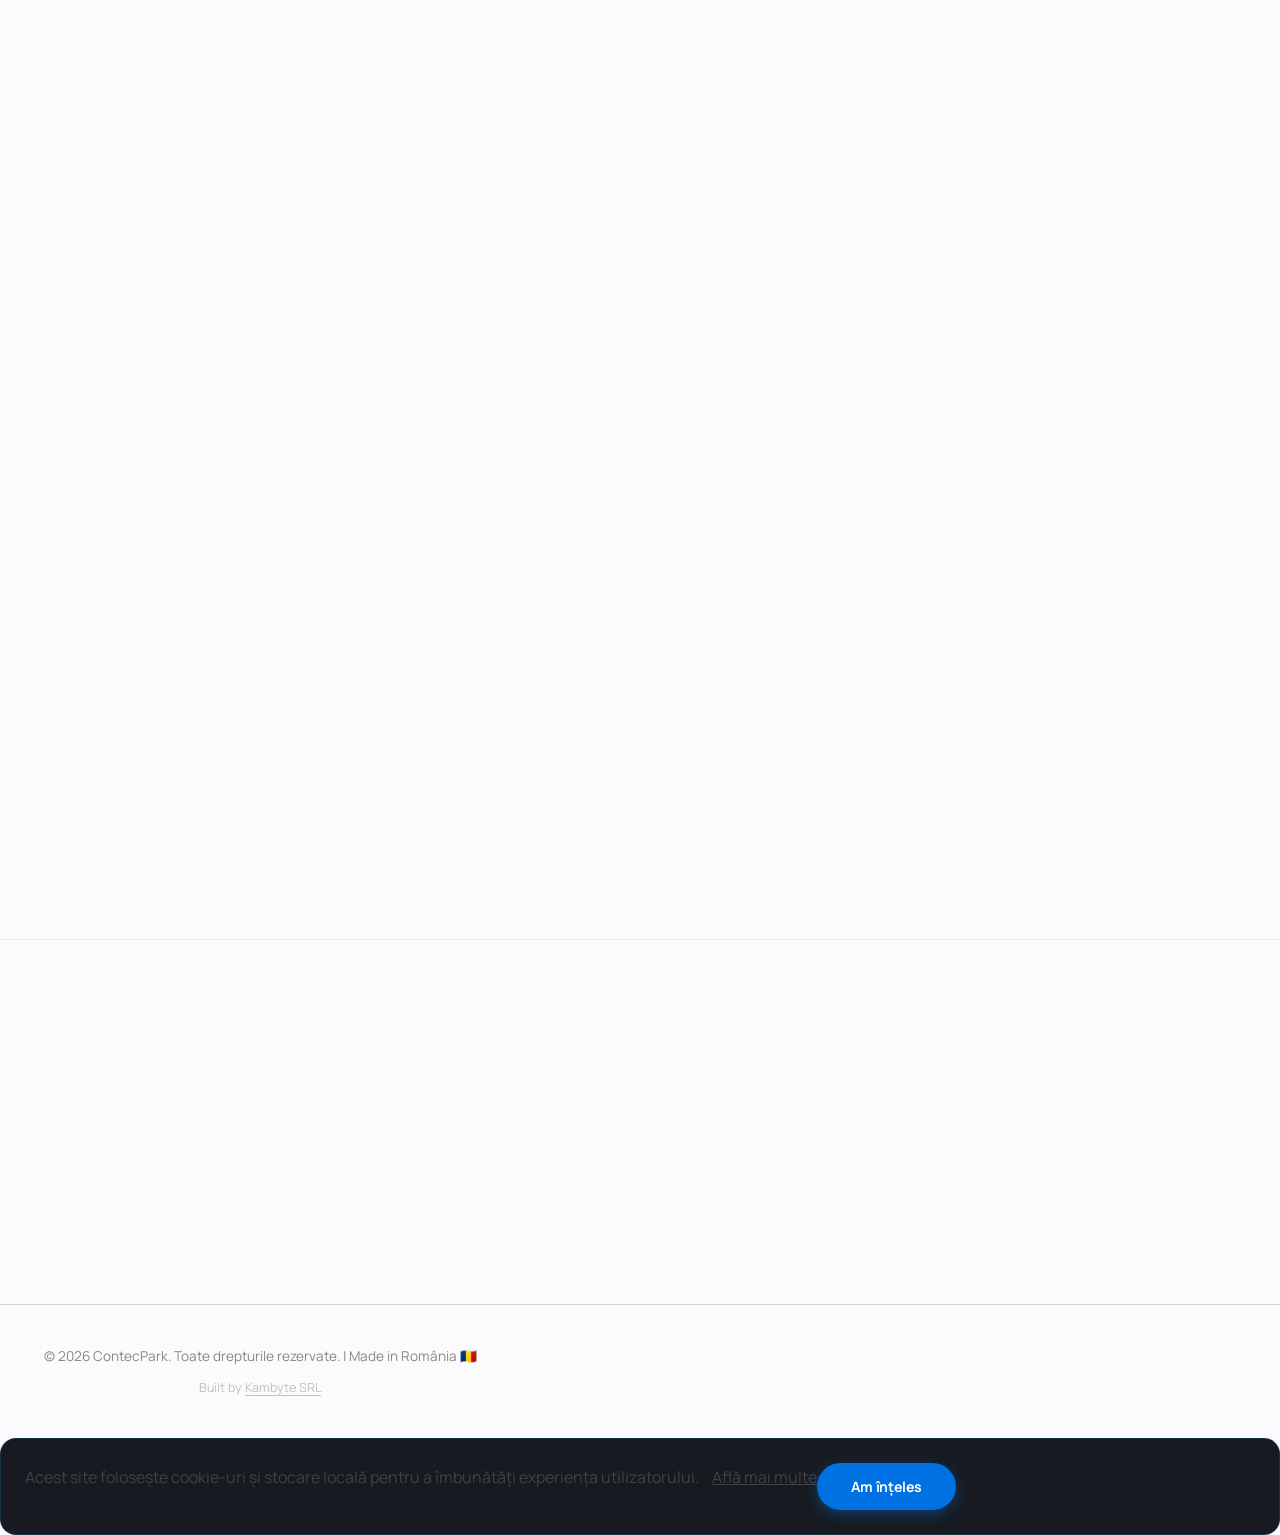
==== commit 6236a295: "Bump styles.css version to v12 for cache busting" ====
--- a/index.html
+++ b/index.html
@@ -24,7 +24,7 @@
     <link
         href="https://fonts.googleapis.com/css2?family=Manrope:wght@300;400;500;600;700;800&display=swap"
         rel="stylesheet">
-    <link rel="stylesheet" href="styles.css?v=11">
+    <link rel="stylesheet" href="styles.css?v=12">
     <script type="application/ld+json" id="schema-org">
     {
         "@context": "https://schema.org",
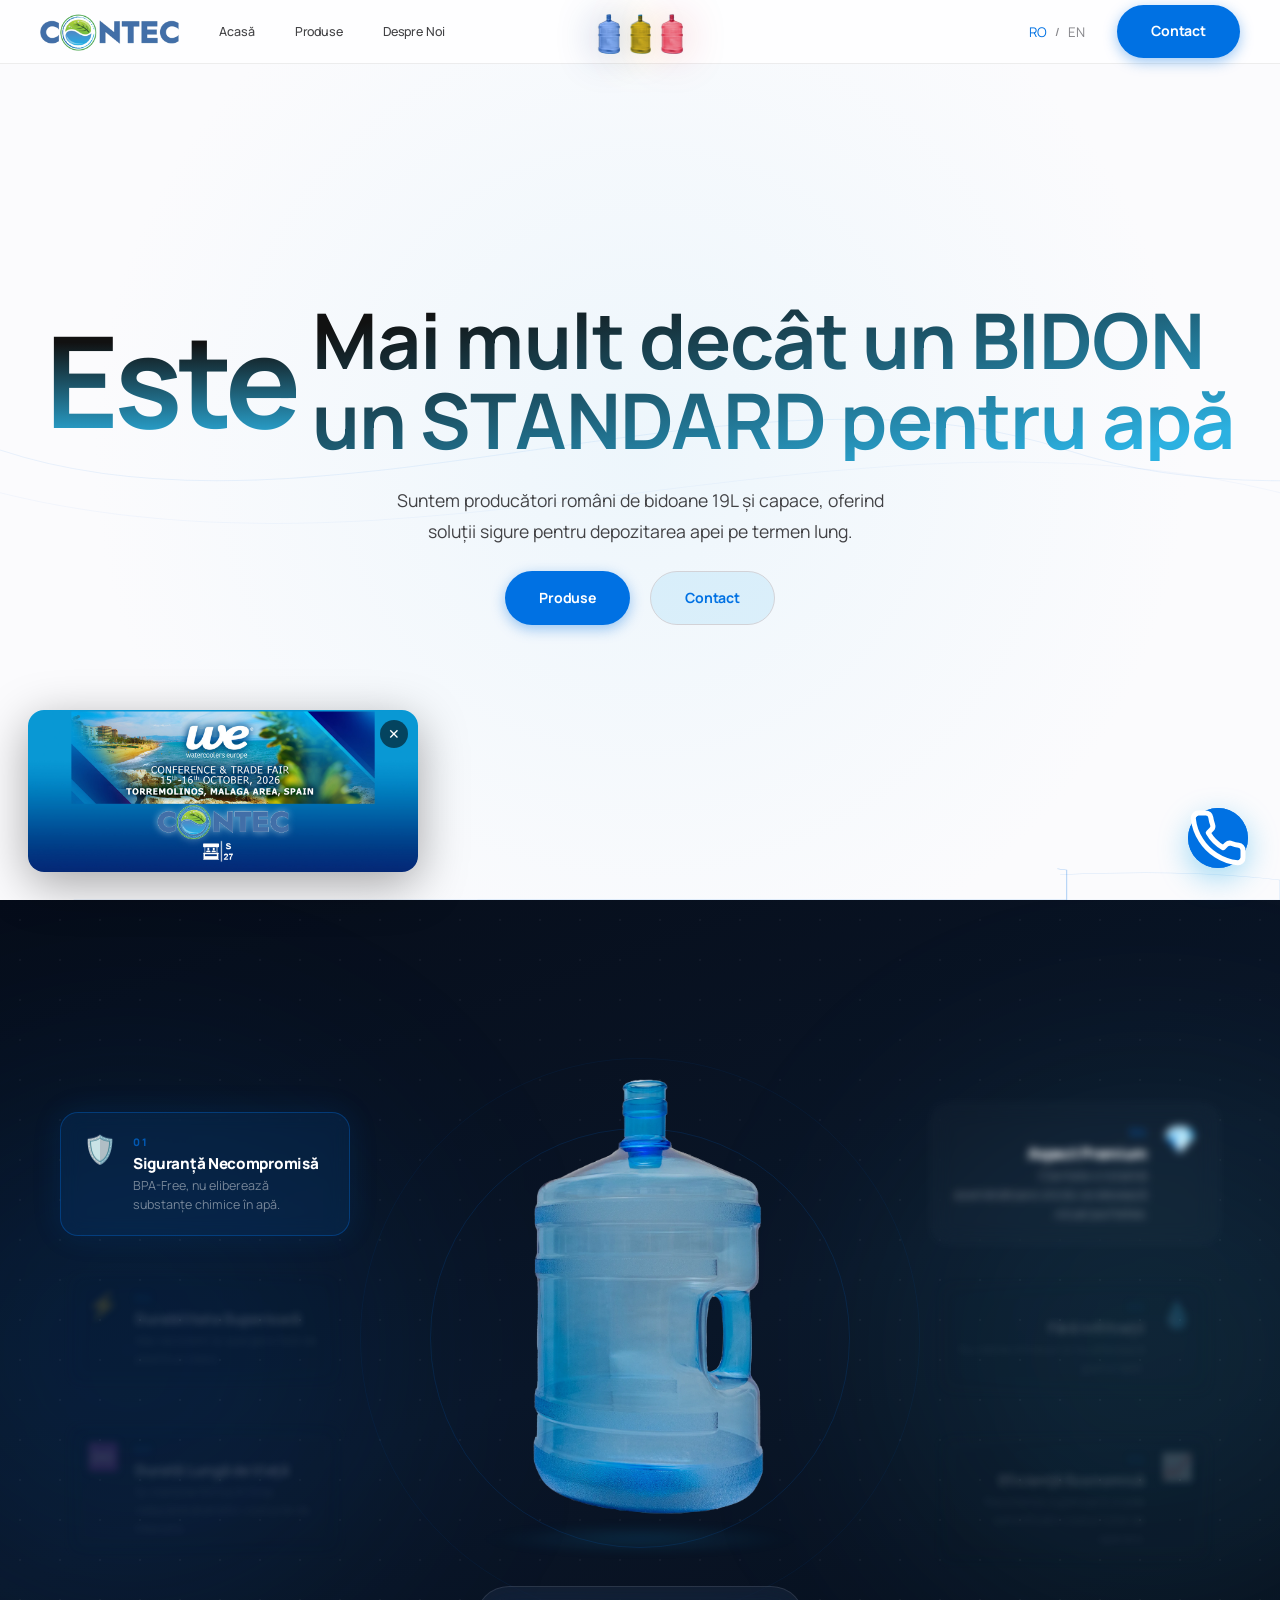
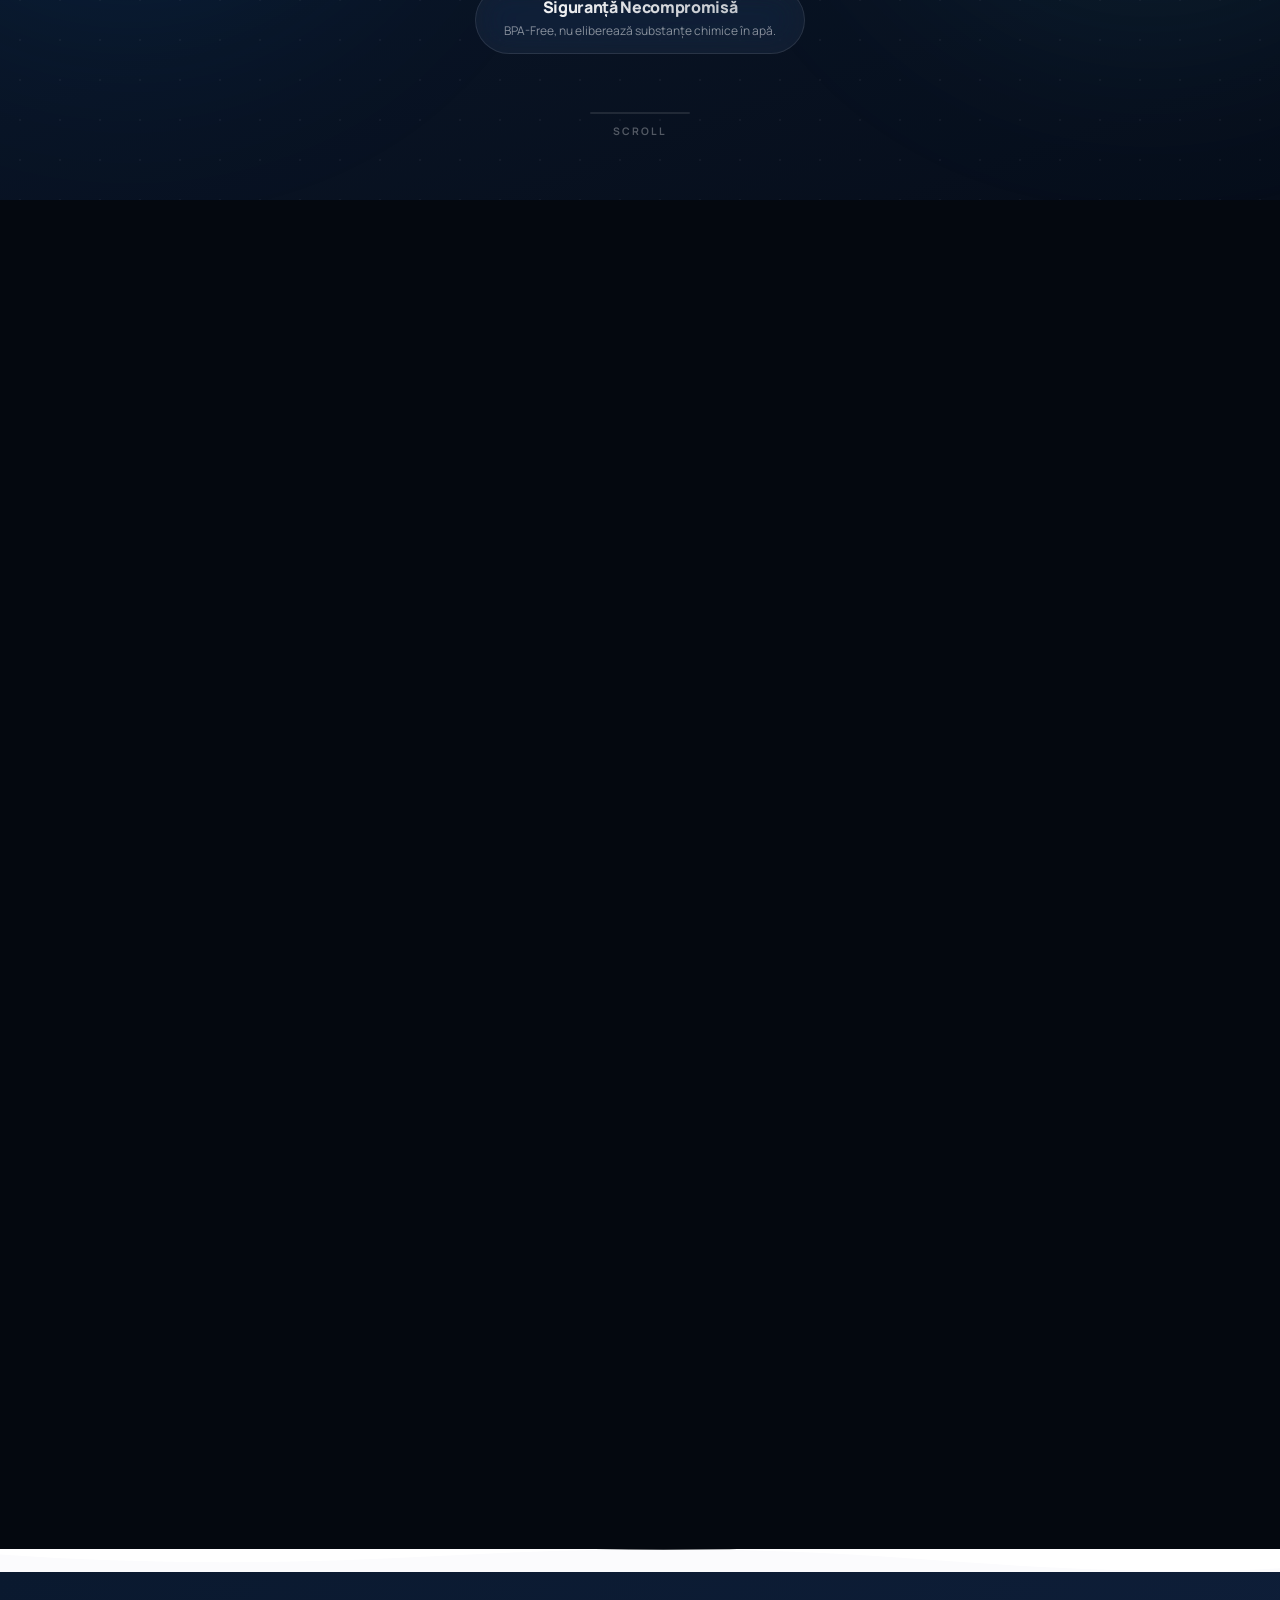
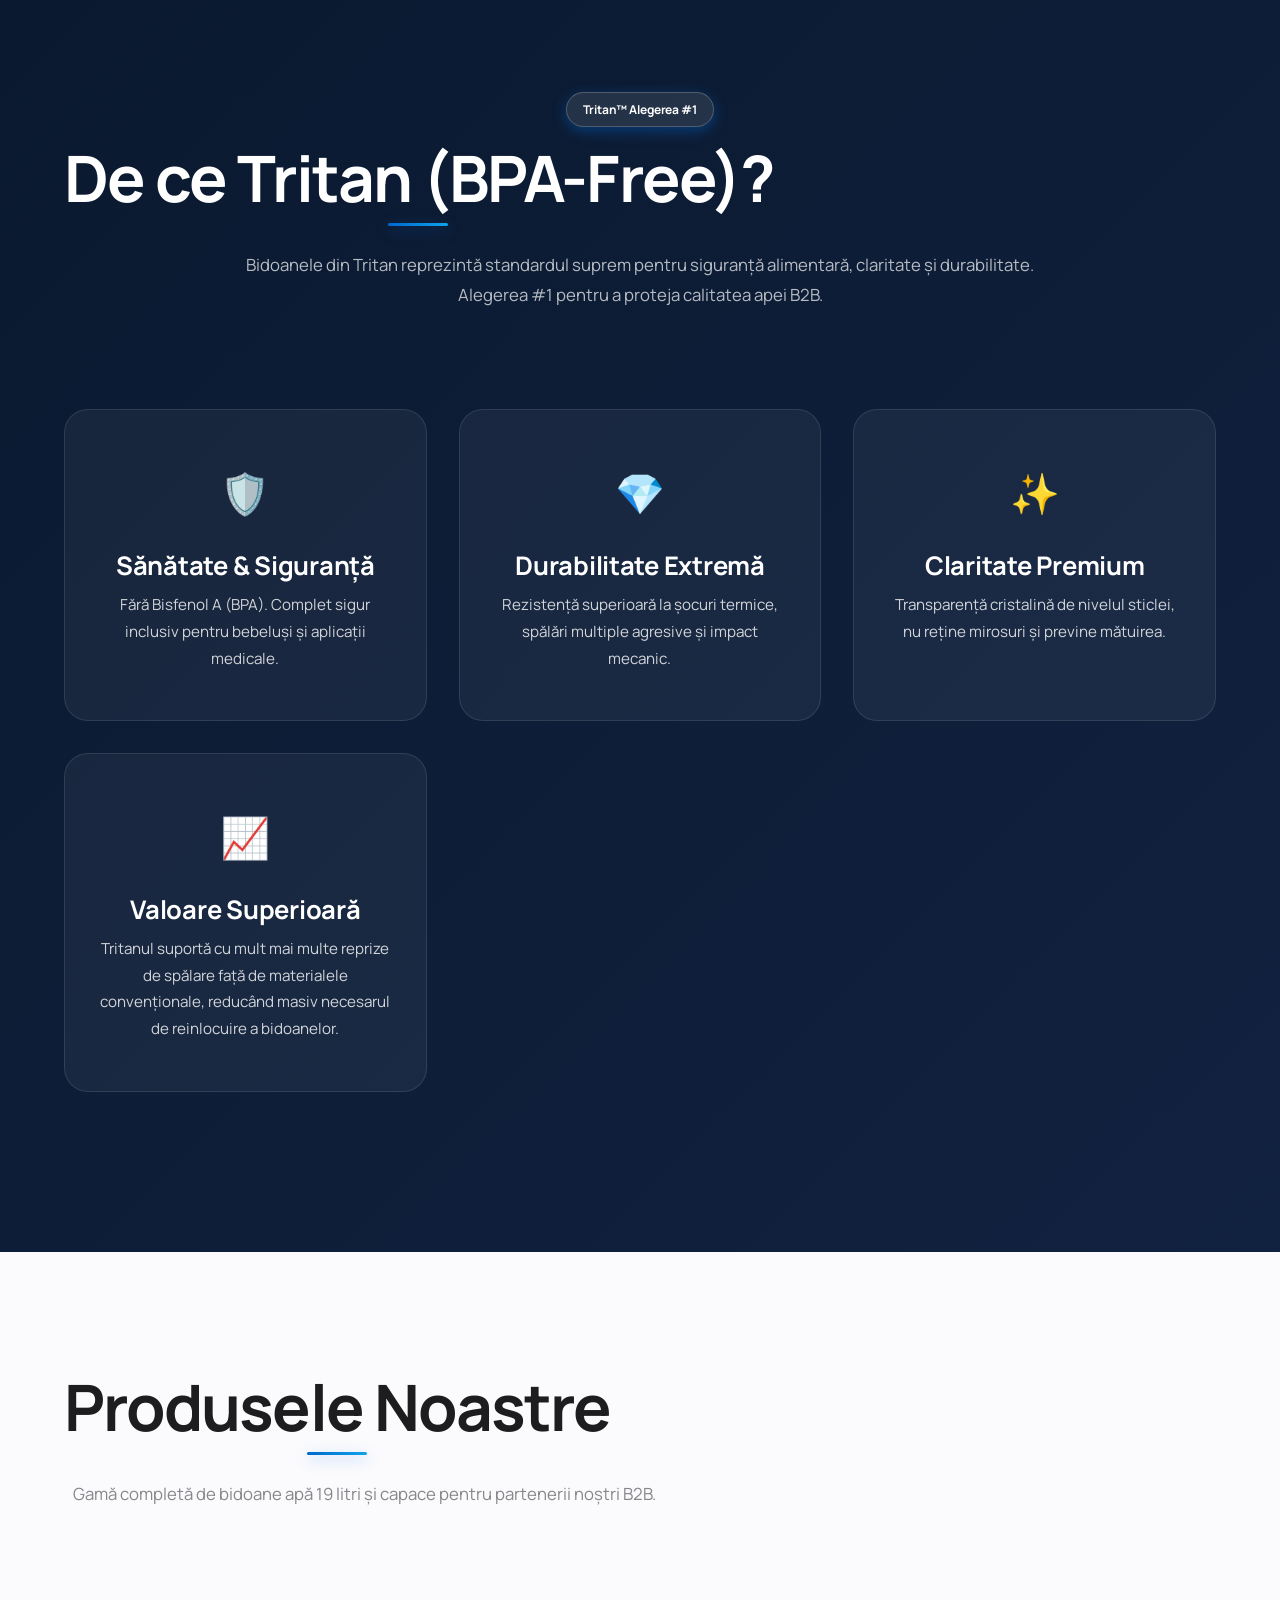
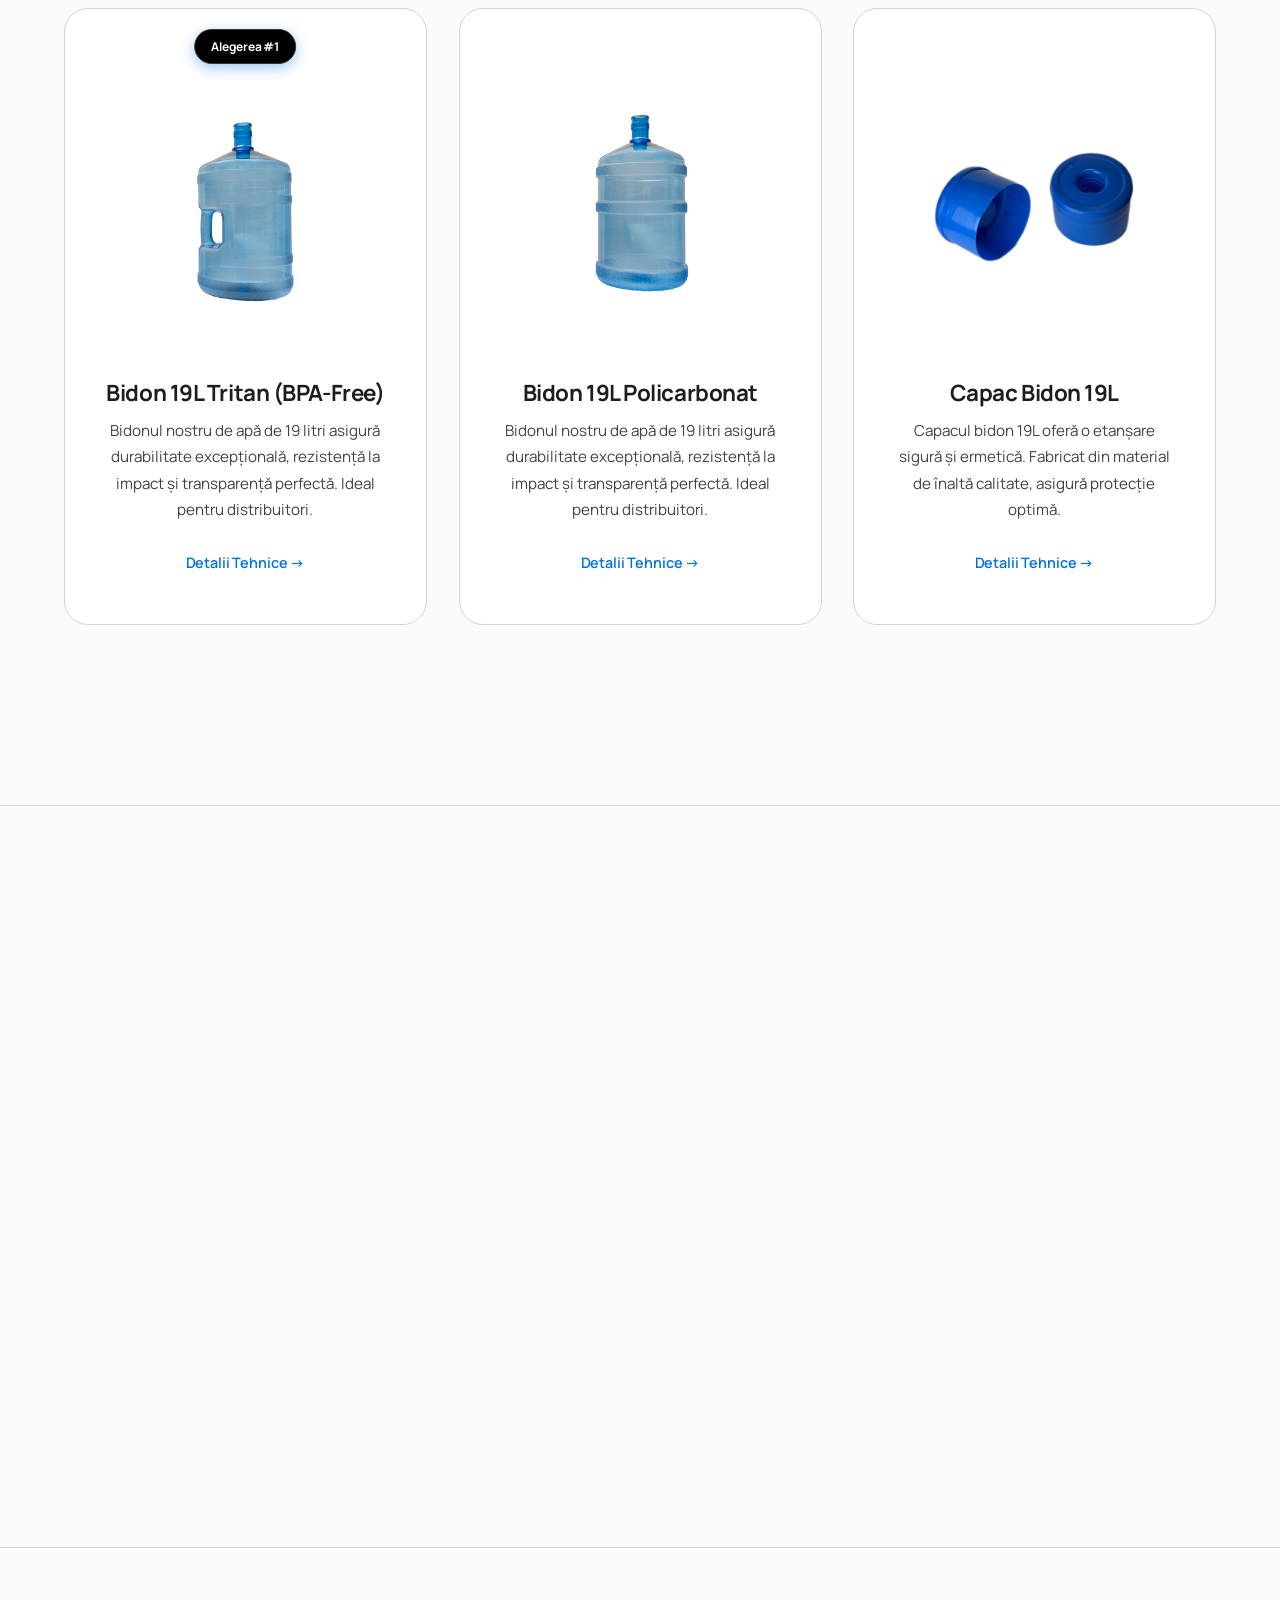
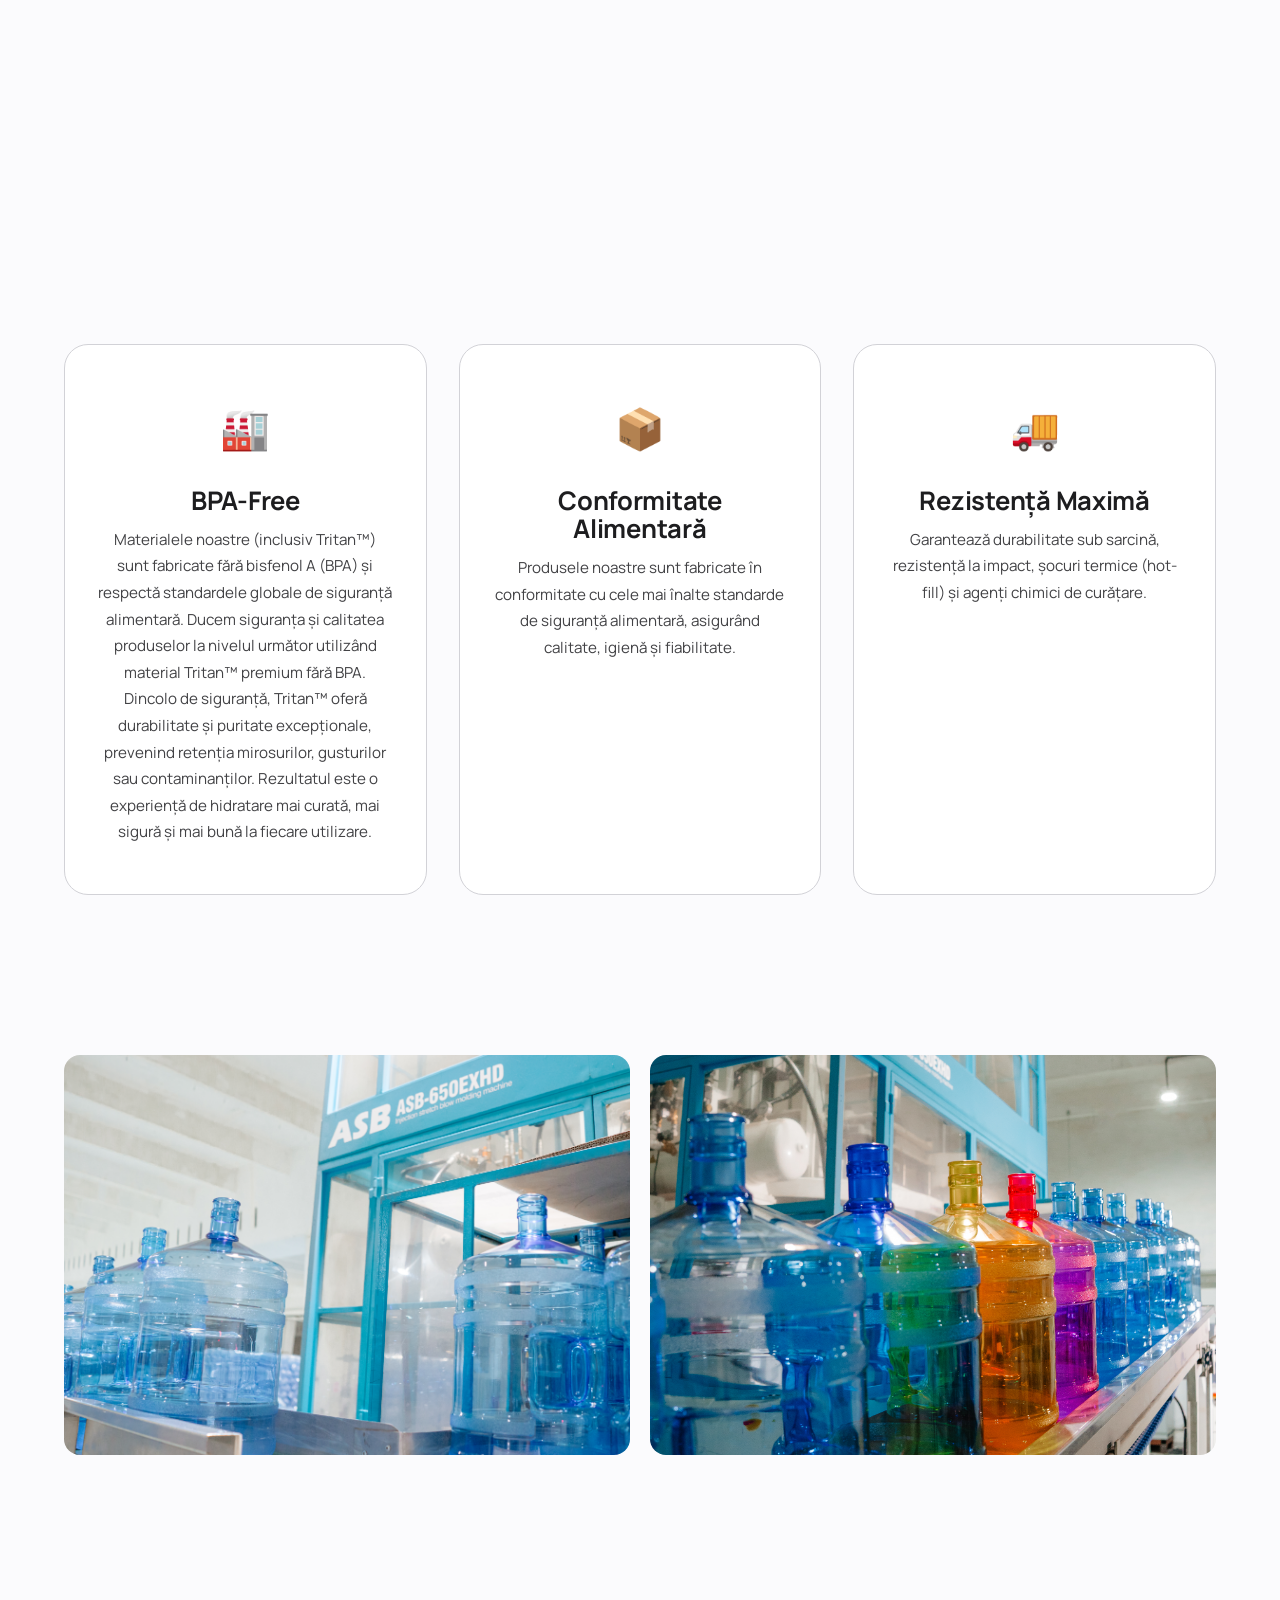
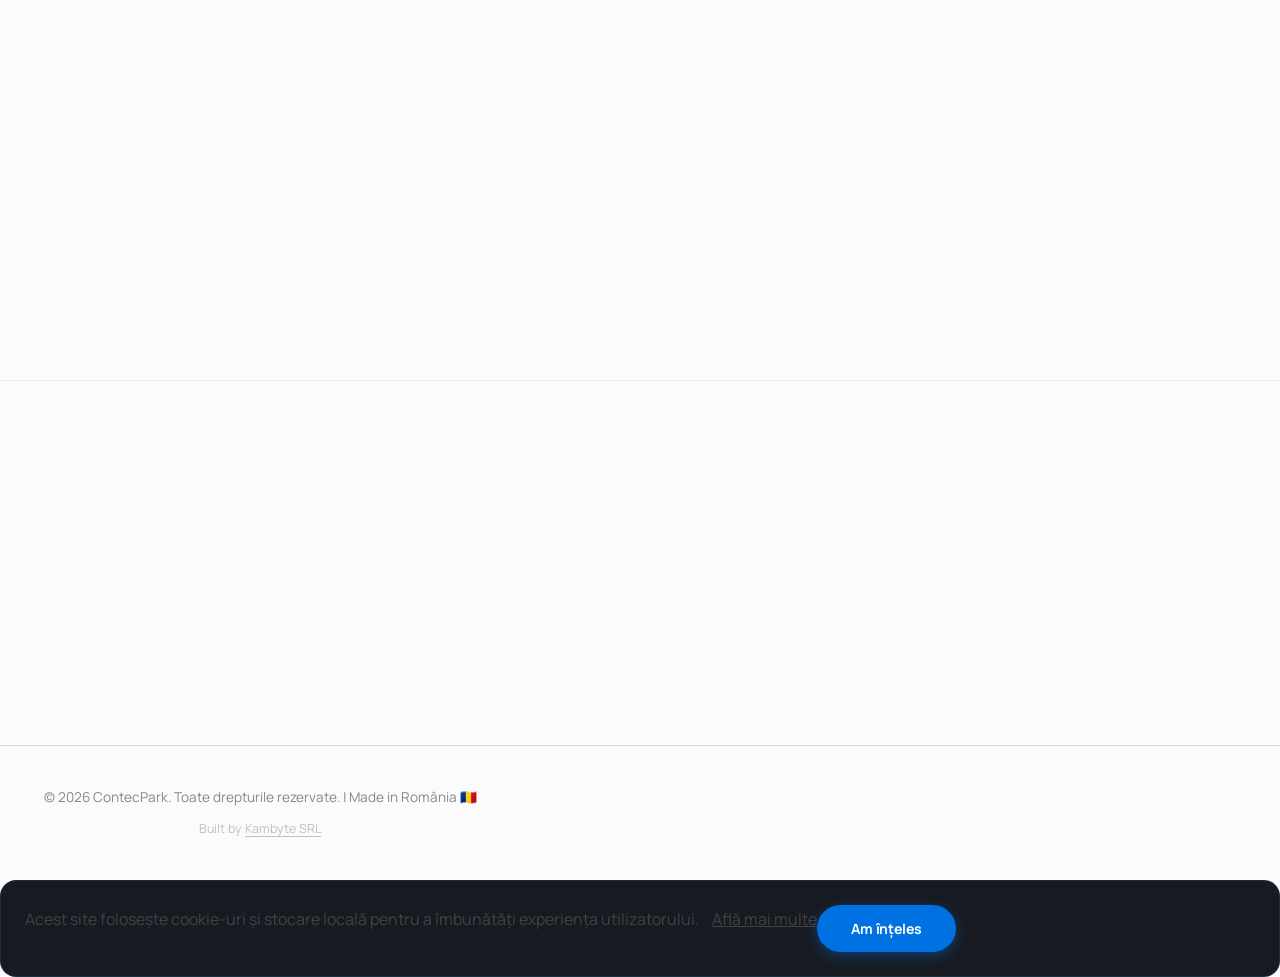
==== commit 497a5237: "Event popup: move to bottom-left, bigger width, hide when hero scrolls out" ====
--- a/index.html
+++ b/index.html
@@ -202,7 +202,7 @@
         <img src="img/webanner.jpeg" alt="WE Conference 2026">
     </div>
 
-    <script src="app.js?v=11" defer></script>
+    <script src="app.js?v=12" defer></script>
     <script src="animations.js?v=11" defer></script>
 </body>
 
--- a/styles.css
+++ b/styles.css
@@ -557,14 +557,26 @@
 .event-popup {
     position: fixed;
     bottom: 28px;
-    right: 28px;
+    left: 28px;
     z-index: 9999;
-    width: 320px;
+    width: 390px;
     border-radius: 16px;
     overflow: hidden;
     box-shadow: 0 12px 48px rgba(0,0,0,0.35);
-    animation: popupSlideIn 0.5s cubic-bezier(0.34,1.56,0.64,1) 3.5s both;
+    opacity: 0;
+    transform: translateY(20px) scale(0.97);
+    pointer-events: none;
+    transition: opacity 0.45s ease, transform 0.45s ease;
+}
+.event-popup.visible {
+    opacity: 1;
+    transform: translateY(0) scale(1);
     pointer-events: auto;
+}
+.event-popup.hero-hidden {
+    opacity: 0;
+    transform: translateY(20px) scale(0.97);
+    pointer-events: none;
 }
 .event-popup.dismissed { display: none; }
 .event-popup img { display: block; width: 100%; height: auto; }
@@ -587,12 +599,8 @@
     transition: background 0.2s;
 }
 .event-popup-close:hover { background: rgba(0,0,0,0.8); }
-@keyframes popupSlideIn {
-    from { opacity: 0; transform: translateY(30px) scale(0.95); }
-    to   { opacity: 1; transform: translateY(0) scale(1); }
-}
 @media (max-width: 480px) {
-    .event-popup { width: calc(100vw - 32px); right: 16px; bottom: 80px; }
+    .event-popup { width: calc(100vw - 32px); left: 16px; bottom: 80px; }
 }
 
 .hero-waves {
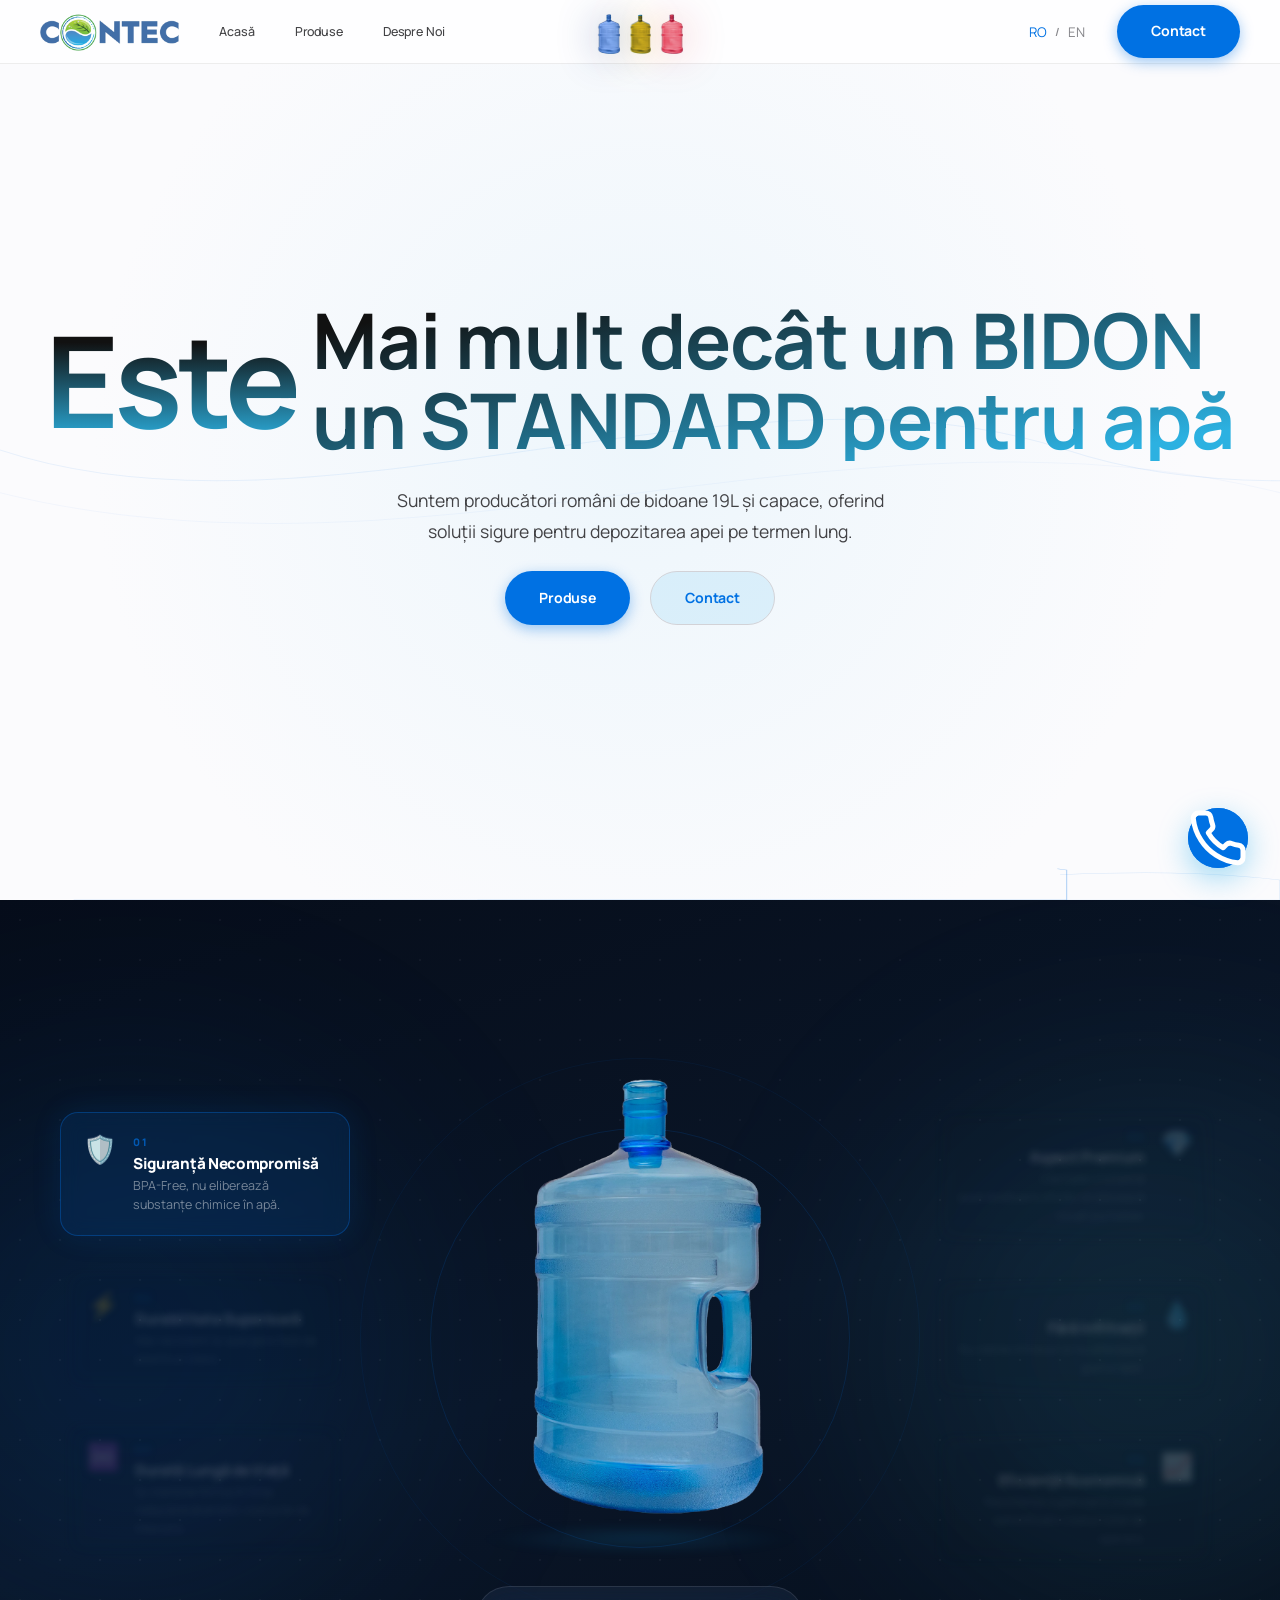
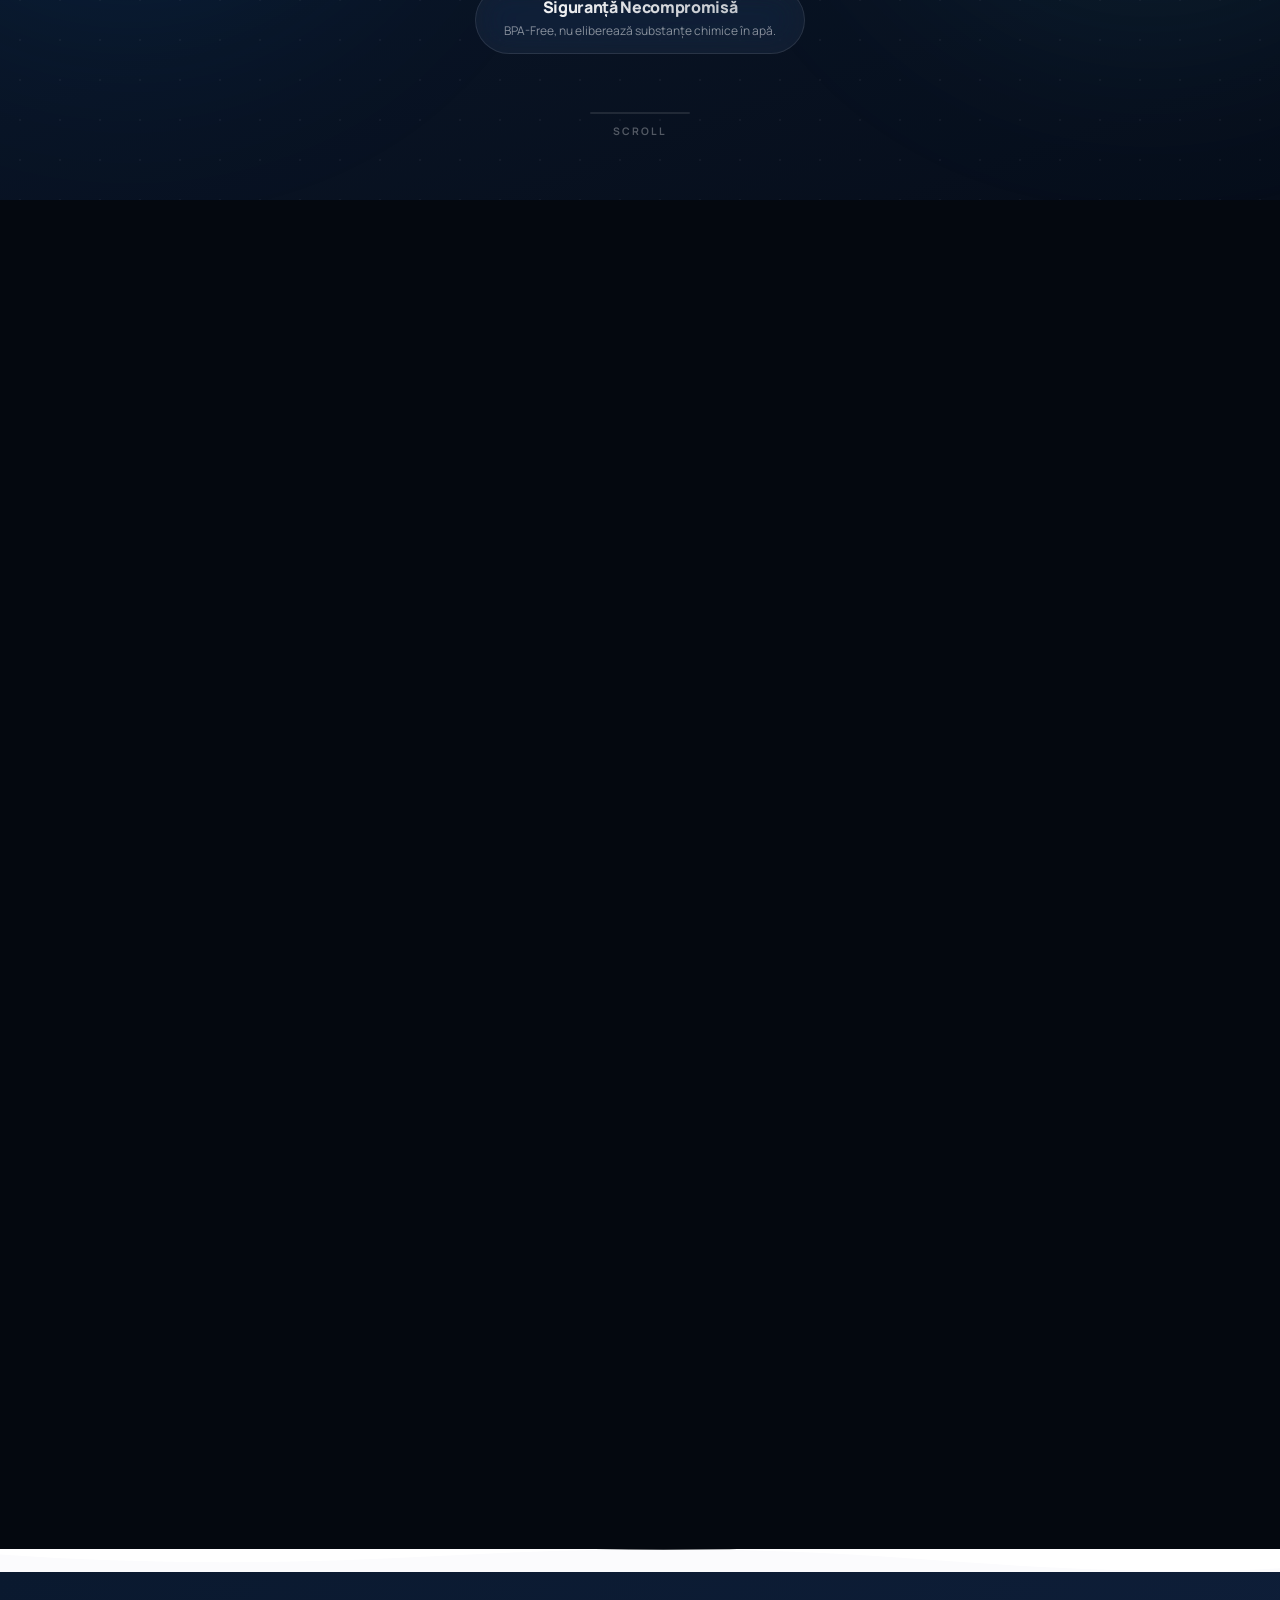
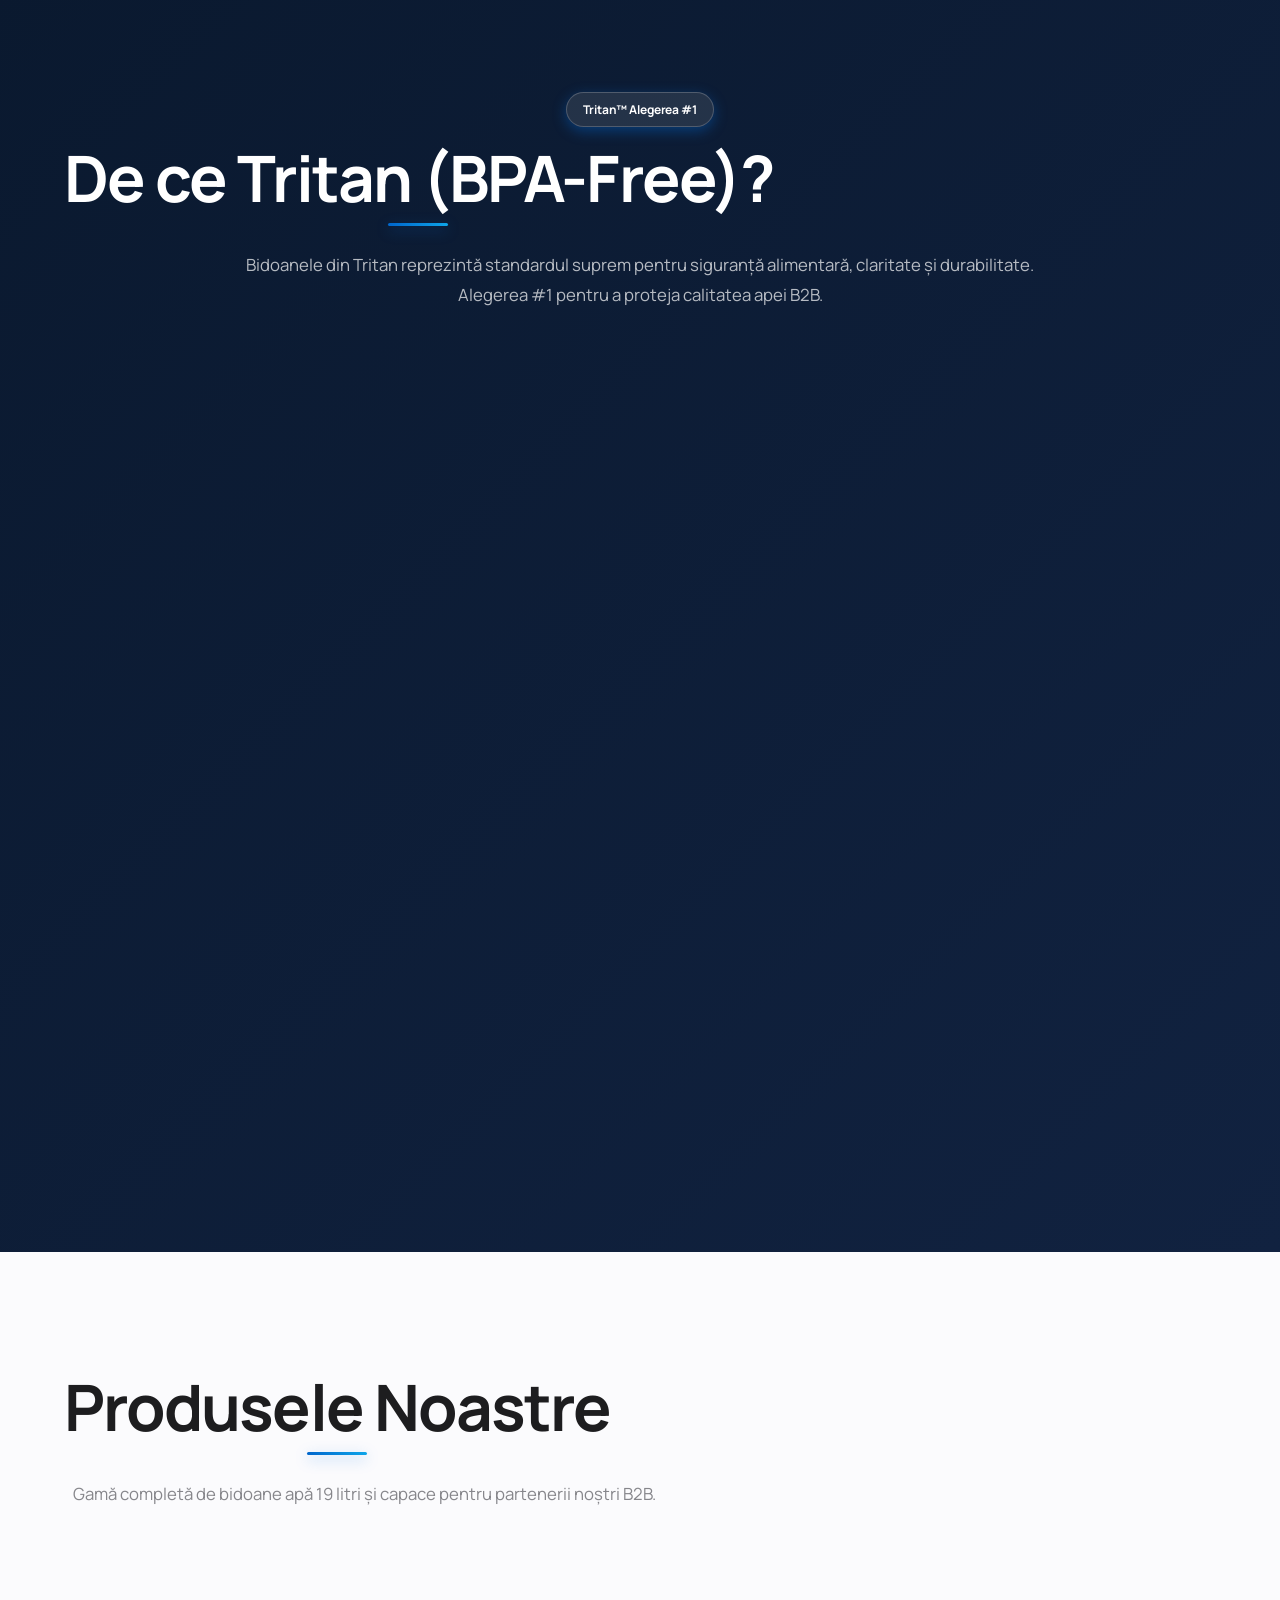
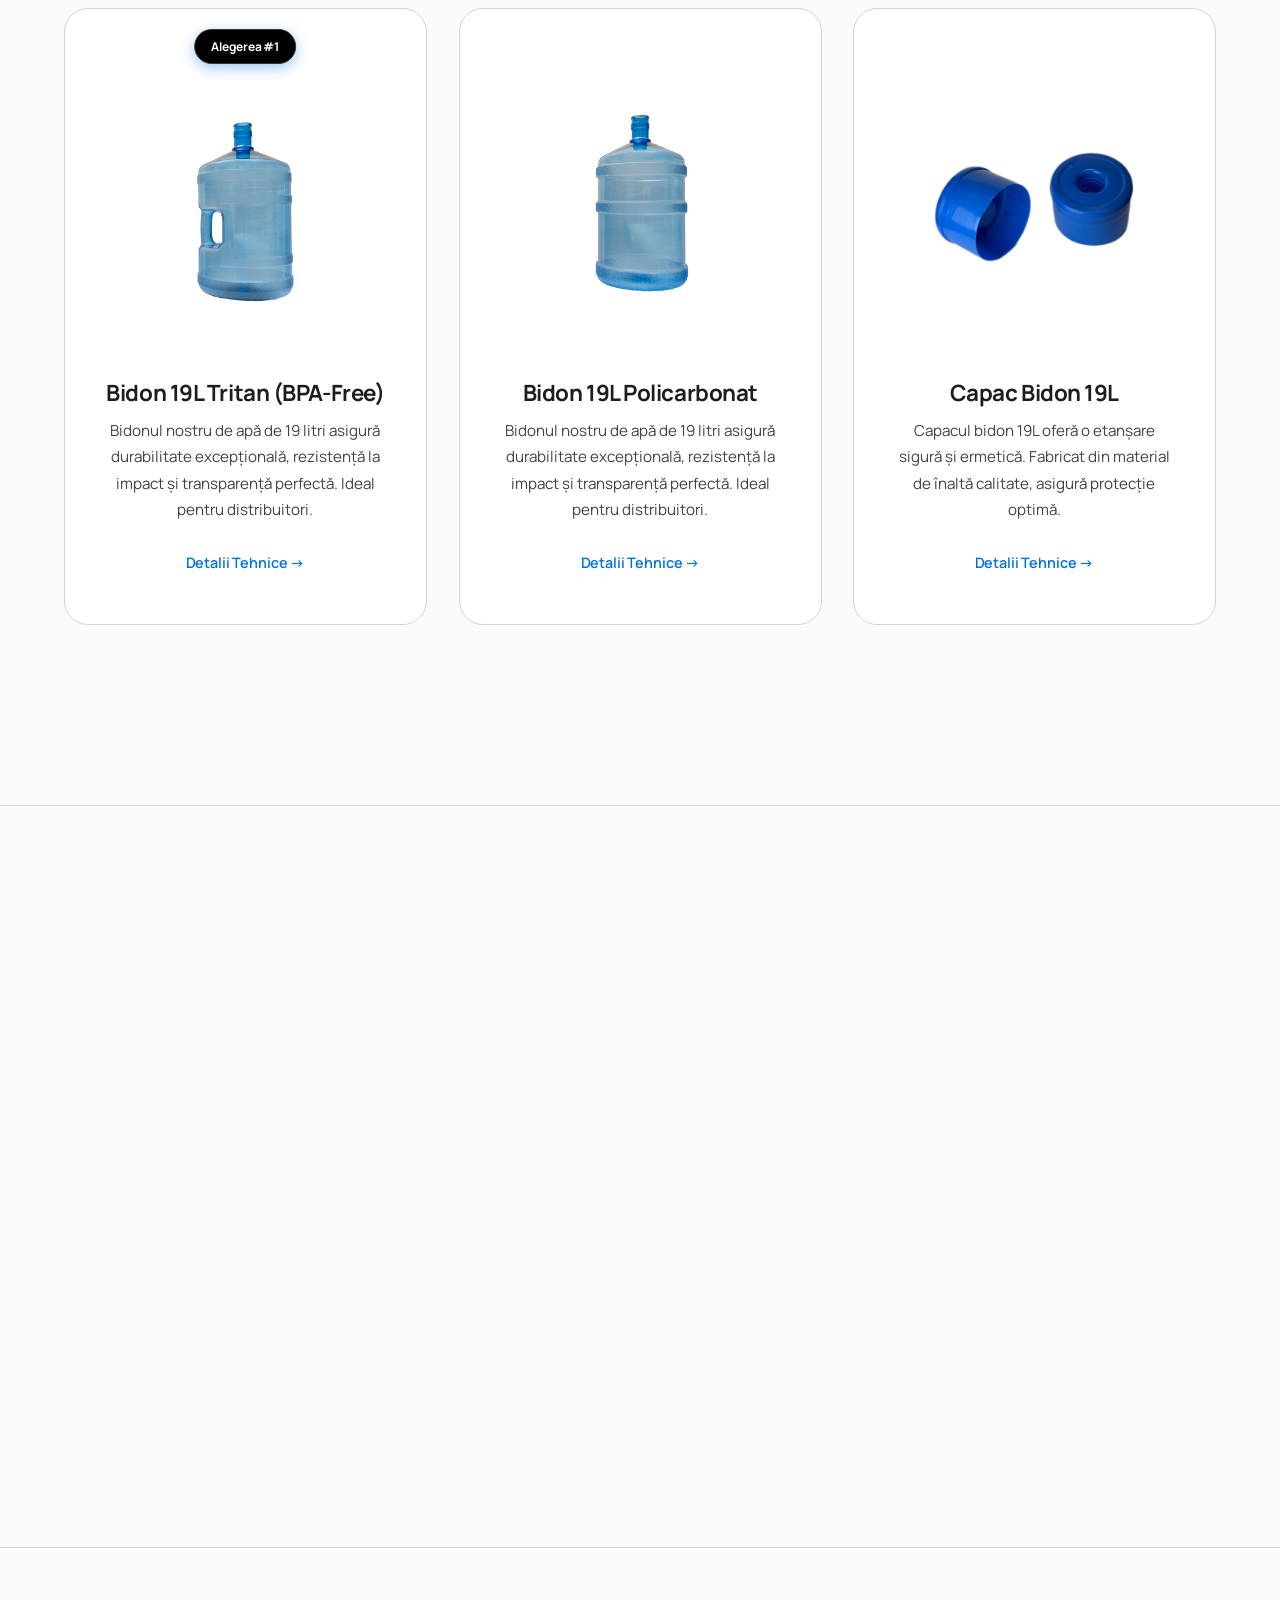
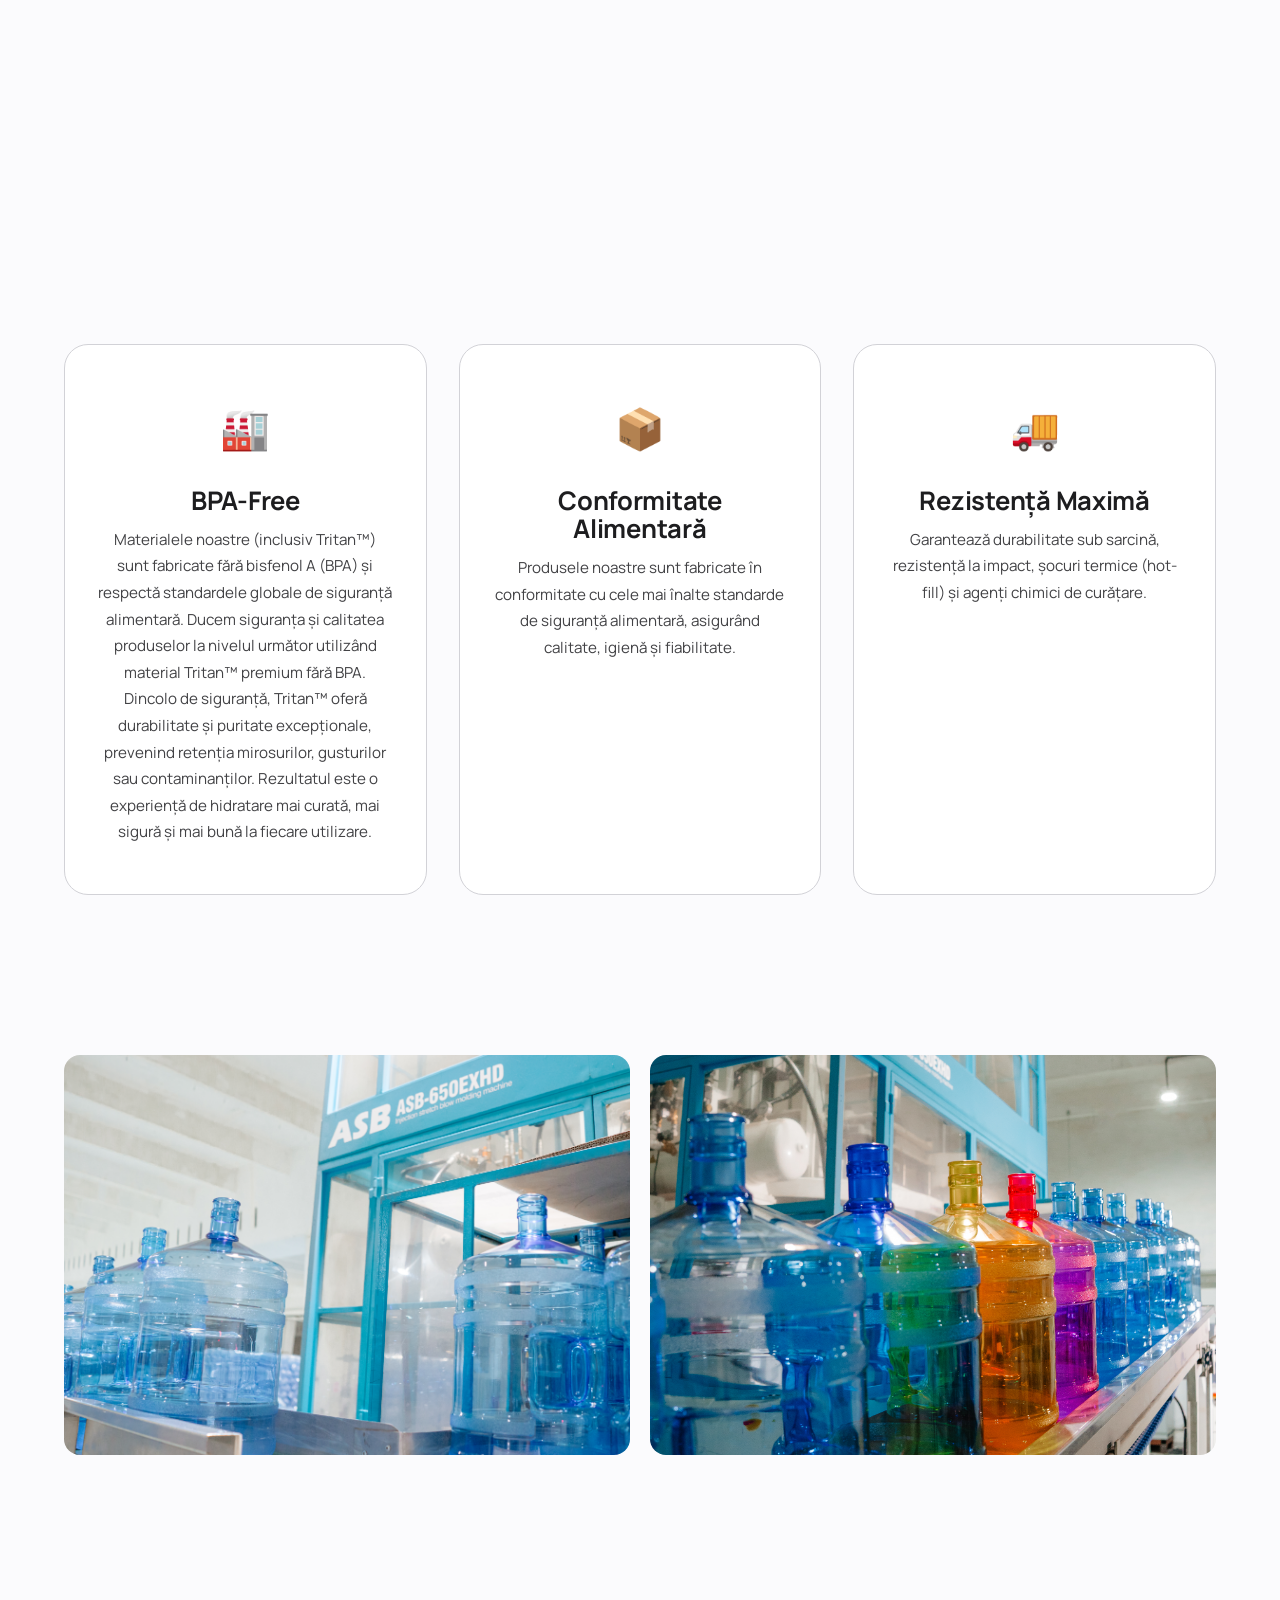
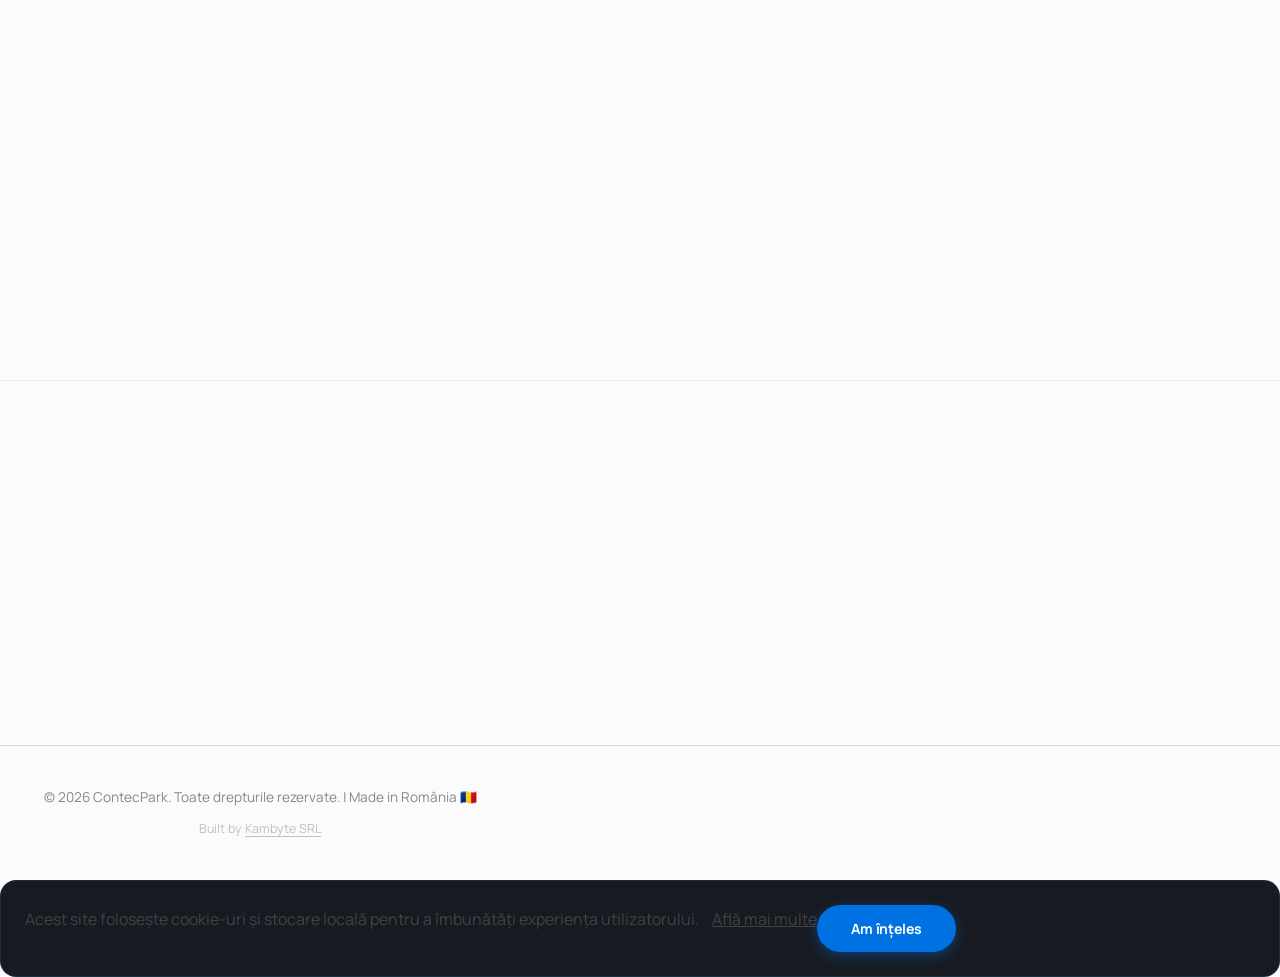
==== commit 4b5b8aeb: "Convert weLogo to WebP for better compatibility and smaller size" ====
--- a/index.html
+++ b/index.html
@@ -146,7 +146,7 @@
                     de 19 litri.</p>
                 <div style="margin-top: 20px;">
                     <p style="font-size: 0.72rem; color: var(--text-muted); margin-bottom: 8px; text-transform: uppercase; letter-spacing: 0.08em;">Member of</p>
-                    <img src="img/weLogo.png" alt="Watercoolers Europe" style="height: 36px; width: auto; opacity: 0.8; filter: grayscale(0.2);">
+                    <img src="img/weLogo.webp" alt="Watercoolers Europe" style="height: 36px; width: auto; opacity: 0.8; filter: grayscale(0.2);">
                 </div>
             </div>
             <div class="footer-col" data-animate style="transition-delay: 0.1s">
